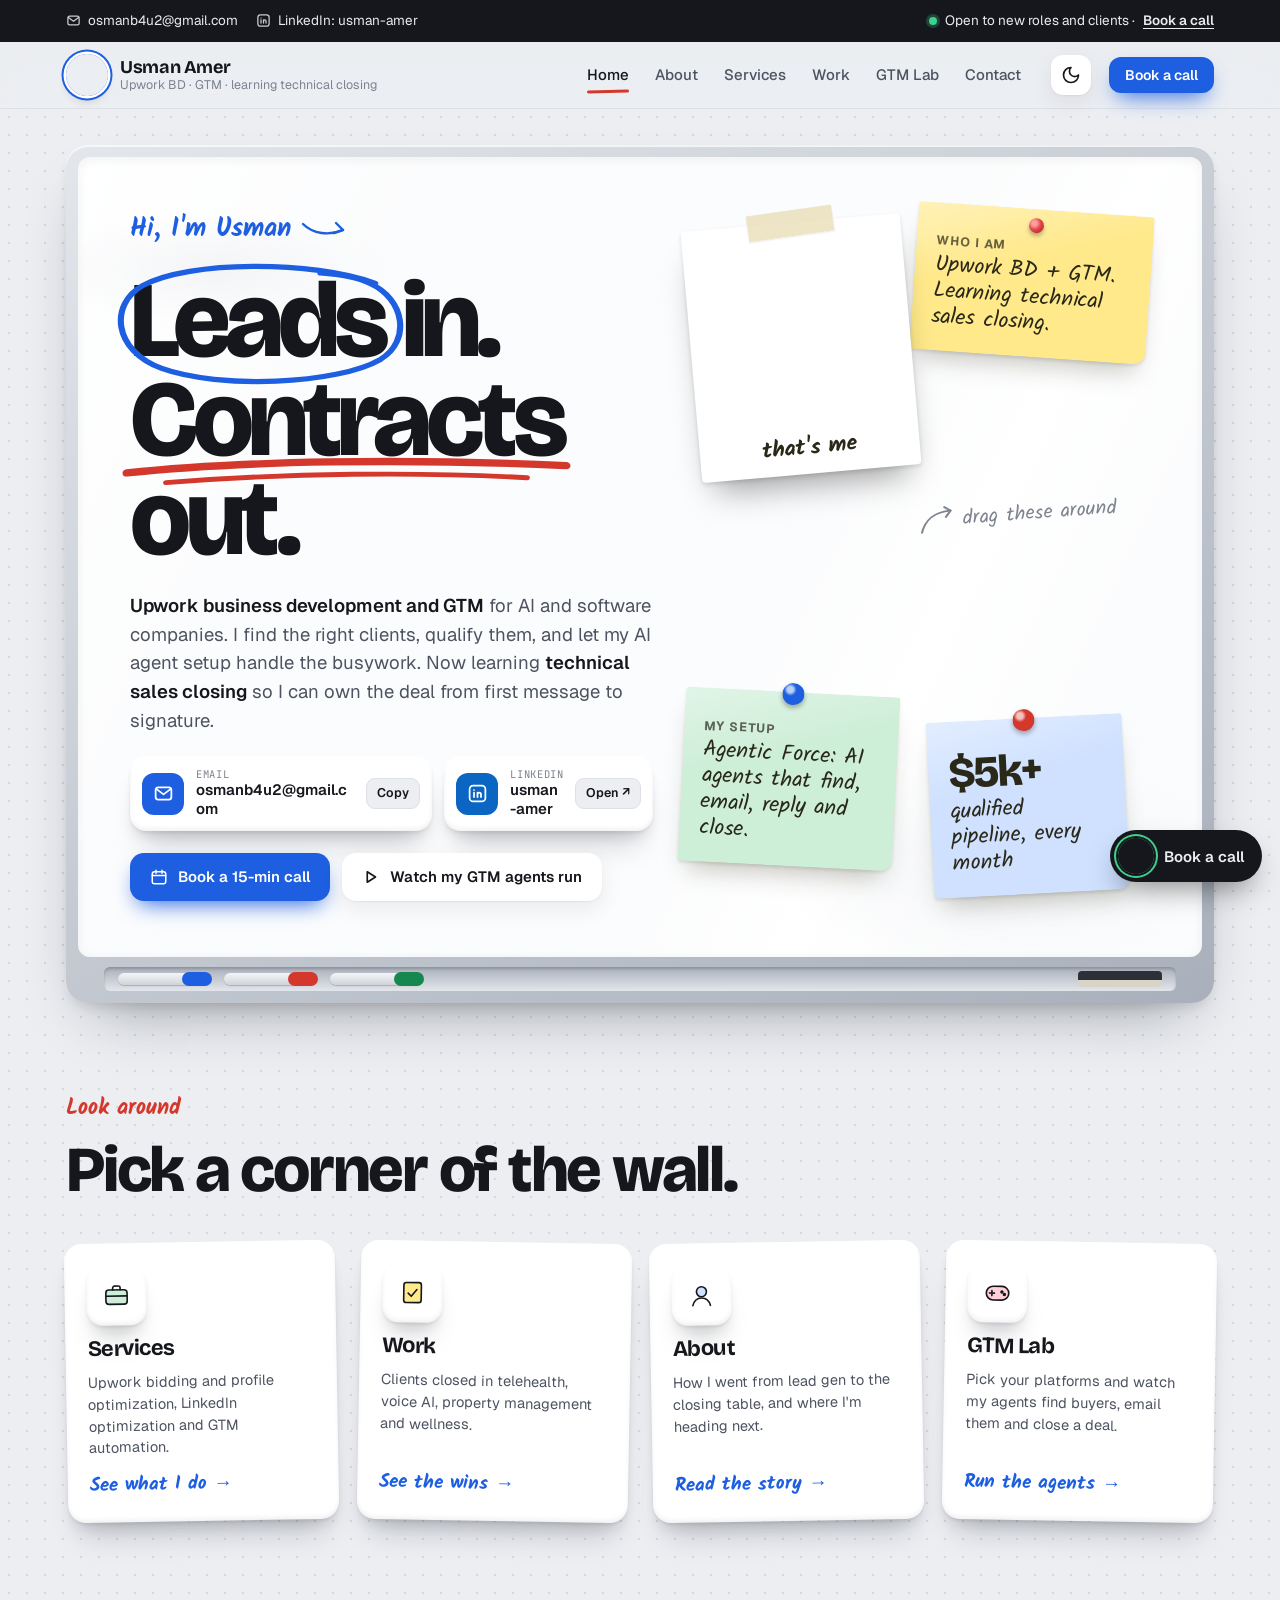
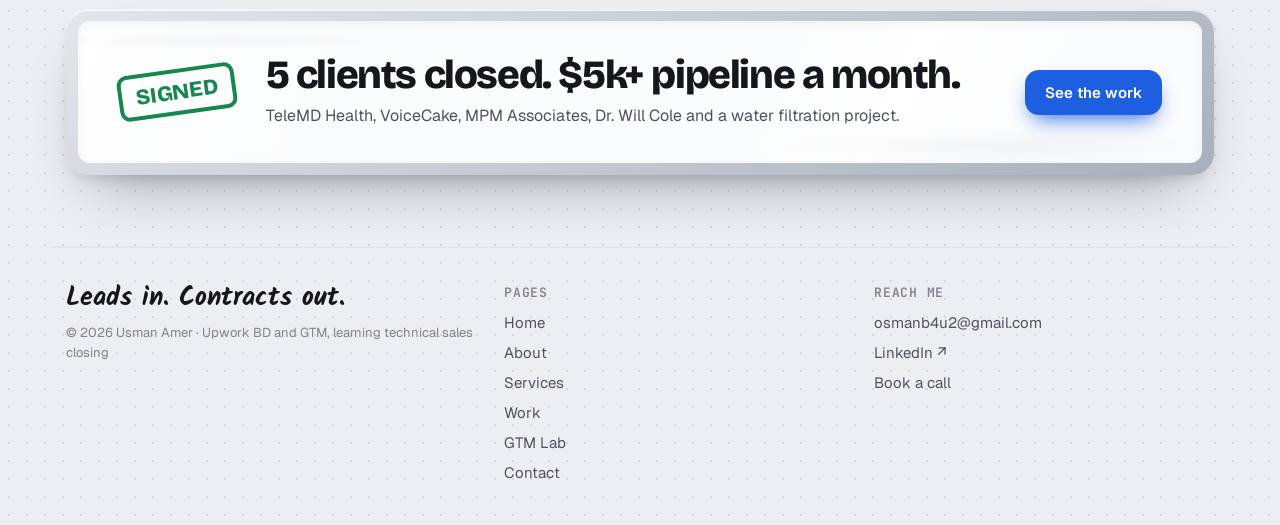
==== index.html @ dc51a429 "Add theme button and anti-FOUC theme initialization script" ====
<!doctype html>
<html lang="en">
<head>
<meta charset="utf-8">
<meta name="viewport" content="width=device-width, initial-scale=1, viewport-fit=cover">
<title>Usman Amer · Upwork BD &amp; GTM</title>
<meta name="description" content="Usman Amer: Upwork bidding and profile optimization, LinkedIn optimization and GTM automation for AI and software companies.">
<meta property="og:title" content="Usman Amer · Upwork BD &amp; GTM">
<meta property="og:description" content="Leads in. Contracts out. Watch my AI agents find buyers, email them and close a deal.">
<meta property="og:image" content="assets/images/usman-amer.jpg">
<meta name="theme-color" content="#eceef2">
<script>
(function(){
  try{
    var t=localStorage.getItem('ua_theme');
    if(t==='dark'||t==='light'){
      document.documentElement.setAttribute('data-theme',t);
      if(t==='dark'){
        var m=document.querySelector('meta[name="theme-color"]');
        if(m)m.setAttribute('content','#0c0e11');
      }
    }
  }catch(e){}
})();
</script>
<link rel="icon" href="assets/favicon.svg" type="image/svg+xml">
<link rel="preconnect" href="https://fonts.googleapis.com">
<link rel="preconnect" href="https://fonts.gstatic.com" crossorigin>
<link rel="stylesheet" href="https://fonts.googleapis.com/css2?family=Bricolage+Grotesque:opsz,wght@12..96,500;12..96,700;12..96,800&family=Geist:wght@400;500;600&family=Kalam:wght@400;700&family=JetBrains+Mono:wght@500&display=swap">
<link rel="stylesheet" href="css/styles.css">
</head>
<body>
<!-- CONTACT STRIP -->
<div class="strip">
  <div class="wrap">
    <button type="button" data-copy="osmanb4u2@gmail.com" data-target="strip-mail" id="strip-copy" aria-label="Copy email address">
      <svg viewBox="0 0 24 24" fill="none" stroke="currentColor" stroke-width="2" stroke-linecap="round" stroke-linejoin="round" aria-hidden="true"><rect x="3" y="5" width="18" height="14" rx="3"/><path d="m4 7 8 6 8-6"/></svg>
      <span id="strip-mail">osmanb4u2@gmail.com</span>
    </button>
    <a href="https://linkedin.com/in/usman-amer-a11652266" target="_blank" rel="noopener">
      <svg viewBox="0 0 24 24" fill="none" stroke="currentColor" stroke-width="2" stroke-linecap="round" stroke-linejoin="round" aria-hidden="true"><rect x="3" y="3" width="18" height="18" rx="4"/><path d="M8 11v5M8 8v.01M12 16v-5M16 16v-3a2 2 0 0 0-4 0"/></svg>
      <span>LinkedIn<span class="hide-sm">: usman-amer</span></span>
    </a>
    <span class="avail"><i></i><span class="hide-sm">Open to new roles and clients ·</span> <button type="button" data-book id="strip-book">Book a call</button></span>
  </div>
</div>

<!-- NAVBAR -->
<header class="topbar">
  <div class="wrap">
    <a class="brand" href="#home">
      <span class="avatar photo" role="img" aria-label="Photo of Usman Amer"></span>
      <span class="brand-text"><strong>Usman Amer</strong><small>Upwork BD · GTM · learning technical closing</small></span>
    </a>
    <nav class="nav-links" aria-label="Main">
      <a href="#home" data-nav="home">Home</a>
      <a href="#about" data-nav="about">About</a>
      <a href="#services" data-nav="services">Services</a>
      <a href="#work" data-nav="work">Work</a>
      <a href="#lab" data-nav="lab">GTM Lab</a>
      <a href="#contact" data-nav="contact">Contact</a>
    </nav>
    <button class="theme-btn" type="button" id="theme-btn" aria-label="Toggle dark/light theme" title="Toggle theme">
      <svg class="sun-icon" viewBox="0 0 24 24" fill="none" stroke="currentColor" stroke-width="2" stroke-linecap="round" stroke-linejoin="round" aria-hidden="true"><circle cx="12" cy="12" r="4"/><path d="M12 2v2M12 20v2M4.93 4.93l1.41 1.41M17.66 17.66l1.41 1.41M2 12h2M20 12h2M6.34 17.66l-1.41 1.41M19.07 4.93l-1.41 1.41"/></svg>
      <svg class="moon-icon" viewBox="0 0 24 24" fill="none" stroke="currentColor" stroke-width="2" stroke-linecap="round" stroke-linejoin="round" aria-hidden="true"><path d="M12 3a6 6 0 0 0 9 9 9 9 0 1 1-9-9Z"/></svg>
    </button>
    <button class="btn btn-primary btn-sm nav-cta" type="button" data-book id="nav-book">Book a call</button>
    <button class="menu-btn" type="button" id="menu-btn" aria-expanded="false" aria-controls="mobile-menu" aria-label="Open menu">
      <svg viewBox="0 0 24 24" fill="none" stroke="currentColor" stroke-width="2.2" stroke-linecap="round"><path d="M4 7h16M4 12h16M4 17h10"/></svg>
    </button>
  </div>
  <div class="mobile-menu" id="mobile-menu" hidden>
    <div class="wrap">
      <a href="#home" data-nav="home">Home</a>
      <a href="#about" data-nav="about">About</a>
      <a href="#services" data-nav="services">Services</a>
      <a href="#work" data-nav="work">Work</a>
      <a href="#lab" data-nav="lab">GTM Lab</a>
      <a href="#contact" data-nav="contact">Contact</a>
      <button class="btn btn-primary" type="button" data-book id="mm-book">Book a call</button>
    </div>
  </div>
</header>

<main>

<!-- ======================= HOME ======================= -->
<div class="view" id="v-home" data-view="home">
  <div class="wrap hero">
    <div class="whiteboard">
      <div class="surface">
        <div class="hero-copy">
          <span class="hello">Hi, I'm Usman
            <svg viewBox="0 0 46 22" fill="none" stroke="currentColor" stroke-width="2.4" stroke-linecap="round" stroke-linejoin="round" aria-hidden="true"><path d="M2 6c10 10 26 12 40 6"/><path d="m35 5 7 7-9 3"/></svg>
          </span>
          <h1>
            <span class="mk circle draw">Leads<svg viewBox="0 0 220 110" aria-hidden="true" preserveAspectRatio="none"><path style="--len:640;--d:.35s" d="M196 22C150 2 60 2 26 24 2 40 4 80 40 96c42 18 128 14 160-8 22-16 18-52-8-66-10-6-24-8-36-9" stroke="var(--m-blue)" stroke-width="4.5"/></svg></span> in.<br>
            <span class="mk under draw">Contracts<svg viewBox="0 0 300 30" preserveAspectRatio="none" aria-hidden="true"><path style="--len:340;--d:1.1s" d="M4 18C80 8 190 6 296 12" stroke="var(--m-red)" stroke-width="6"/><path style="--len:300;--d:1.35s" d="M30 26c80-8 170-9 240-4" stroke="var(--m-red)" stroke-width="4"/></svg></span> out.
          </h1>
          <p class="lede"><strong>Upwork business development and GTM</strong> for AI and software companies. I find the right clients, qualify them, and let my AI agent setup handle the busywork. Now learning <strong>technical sales closing</strong> so I can own the deal from first message to signature.</p>

          <div class="reach">
            <div class="reach-card">
              <span class="ic" style="background:var(--m-blue)"><svg viewBox="0 0 24 24" fill="none" stroke="currentColor" stroke-width="2" stroke-linecap="round" stroke-linejoin="round" aria-hidden="true"><rect x="3" y="5" width="18" height="14" rx="3"/><path d="m4 7 8 6 8-6"/></svg></span>
              <span class="txt"><small>Email</small><span class="val" id="hero-mail">osmanb4u2@gmail.com</span></span>
              <button class="act" type="button" data-copy="osmanb4u2@gmail.com" data-target="hero-mail" id="hero-copy">Copy</button>
            </div>
            <a class="reach-card" href="https://linkedin.com/in/usman-amer-a11652266" target="_blank" rel="noopener">
              <span class="ic" style="background:#0a66c2"><svg viewBox="0 0 24 24" fill="none" stroke="currentColor" stroke-width="2" stroke-linecap="round" stroke-linejoin="round" aria-hidden="true"><rect x="3" y="3" width="18" height="18" rx="4"/><path d="M8 11v5M8 8v.01M12 16v-5M16 16v-3a2 2 0 0 0-4 0"/></svg></span>
              <span class="txt"><small>LinkedIn</small><span class="val">usman-amer</span></span>
              <span class="act">Open ↗</span>
            </a>
          </div>

          <div class="cta-row">
            <button class="btn btn-primary" type="button" data-book id="hero-book">
              <svg viewBox="0 0 24 24" fill="none" stroke="currentColor" stroke-width="2" stroke-linecap="round" stroke-linejoin="round" aria-hidden="true"><rect x="3" y="5" width="18" height="16" rx="3"/><path d="M3 10h18M8 3v4M16 3v4"/></svg>
              Book a 15-min call
            </button>
            <a class="btn btn-ghost" href="#lab" data-run>
              <svg viewBox="0 0 24 24" fill="none" stroke="currentColor" stroke-width="2.2" stroke-linecap="round" stroke-linejoin="round" aria-hidden="true"><path d="M7 5v14l11-7Z"/></svg>
              Watch my GTM agents run
            </a>
          </div>
        </div>

        <div class="pins" aria-label="Pinned notes you can drag around">
          <div class="drag polaroid" data-drag>
            <span class="tape" aria-hidden="true"></span>
            <div class="pic photo" role="img" aria-label="Usman Amer"></div>
            <p>that's me</p>
          </div>
          <div class="drag note pin-who" data-drag>
            <span class="pin" aria-hidden="true"></span>
            <p><b>Who I am</b>Upwork BD + GTM. Learning technical sales closing.</p>
          </div>
          <div class="drag note pin-agent" data-drag>
            <span class="magnet" style="--mag:var(--m-blue)" aria-hidden="true"></span>
            <p><b>My setup</b>Agentic Force: AI agents that find, email, reply and close.</p>
          </div>
          <div class="drag note pin-pipe" data-drag>
            <span class="magnet" style="--mag:var(--m-red)" aria-hidden="true"></span>
            <p><span class="big">$5k+</span>qualified pipeline, every month</p>
          </div>
          <div class="drag-hint" aria-hidden="true">
            <svg viewBox="0 0 40 30" fill="none" stroke="currentColor" stroke-width="2" stroke-linecap="round" stroke-linejoin="round"><path d="M4 26C8 14 18 6 34 6"/><path d="m28 2 6 4-5 6"/></svg>
            drag these around
          </div>
        </div>
      </div>
      <div class="tray" aria-hidden="true"><span class="marker" style="--cap:#1d5fe0"></span><span class="marker" style="--cap:#d4372c"></span><span class="marker" style="--cap:#16884f"></span><span class="eraser"></span></div>
    </div>
  </div>

  <section>
    <div class="wrap">
      <div class="sec-title">
        <span class="kicker">Look around</span>
        <h2>Pick a corner of the wall.</h2>
      </div>
      <div class="doors">
        <a class="door" href="#services">
          <span class="sq"><svg viewBox="0 0 48 48" fill="none" stroke="var(--ink)" stroke-width="2.6" stroke-linecap="round" stroke-linejoin="round" aria-hidden="true"><rect x="7" y="15" width="34" height="23" rx="5" fill="var(--note-green)"/><path d="M18 15v-3a3 3 0 0 1 3-3h6a3 3 0 0 1 3 3v3M7 25h34"/></svg></span>
          <h3>Services</h3><p>Upwork bidding and profile optimization, LinkedIn optimization and GTM automation.</p><span class="go">See what I do →</span>
        </a>
        <a class="door" href="#work">
          <span class="sq"><svg viewBox="0 0 48 48" fill="none" stroke="var(--ink)" stroke-width="2.6" stroke-linecap="round" stroke-linejoin="round" aria-hidden="true"><rect x="10" y="8" width="28" height="32" rx="4" fill="var(--note-yellow)"/><path d="m17 25 5 5 9-11"/></svg></span>
          <h3>Work</h3><p>Clients closed in telehealth, voice AI, property management and wellness.</p><span class="go">See the wins →</span>
        </a>
        <a class="door" href="#about">
          <span class="sq"><svg viewBox="0 0 48 48" fill="none" stroke="var(--ink)" stroke-width="2.6" stroke-linecap="round" stroke-linejoin="round" aria-hidden="true"><circle cx="24" cy="18" r="8" fill="var(--note-blue)"/><path d="M10 40c2-8 7-12 14-12s12 4 14 12"/></svg></span>
          <h3>About</h3><p>How I went from lead gen to the closing table, and where I'm heading next.</p><span class="go">Read the story →</span>
        </a>
        <a class="door" href="#lab" data-run>
          <span class="sq"><svg viewBox="0 0 48 48" fill="none" stroke="var(--ink)" stroke-width="2.6" stroke-linecap="round" stroke-linejoin="round" aria-hidden="true"><rect x="6" y="14" width="36" height="22" rx="11" fill="var(--note-pink)"/><path d="M15 21v8M11 25h8"/><circle cx="31" cy="23" r="1.5" fill="var(--ink)"/><circle cx="35" cy="27" r="1.5" fill="var(--ink)"/></svg></span>
          <h3>GTM Lab</h3><p>Pick your platforms and watch my agents find buyers, email them and close a deal.</p><span class="go">Run the agents →</span>
        </a>
      </div>
    </div>
  </section>

  <section>
    <div class="wrap">
      <div class="whiteboard teaser">
        <div class="surface">
          <span class="stamp-mini">Signed</span>
          <div>
            <h2>5 clients closed. $5k+ pipeline a month.</h2>
            <p>TeleMD Health, VoiceCake, MPM Associates, Dr. Will Cole and a water filtration project.</p>
          </div>
          <a class="btn btn-primary" href="#work">See the work</a>
        </div>
      </div>
    </div>
  </section>
</div>

<!-- ======================= ABOUT ======================= -->
<div class="view" id="v-about" data-view="about" hidden>
  <section>
    <div class="wrap about-top">
      <div class="about-photo">
        <div class="polaroid"><span class="tape" aria-hidden="true"></span><div class="pic photo" role="img" aria-label="Usman Amer"></div><p>Usman Amer</p></div>
        <div class="note"><span class="pin" aria-hidden="true"></span><p>Software engineer by degree. Seller by choice.</p></div>
      </div>
      <div class="sec-title page-title" style="margin:0">
        <span class="kicker">About me</span>
        <h1>I find the deal, then I close it.</h1>
        <div class="story">
          <p>I'm a <strong>business development rep at Brown Tech International</strong>, with 2 years in sales for AI automation and software development teams. Most of my pipeline comes from <strong>Upwork and targeted outbound</strong>: I spot the right projects, write proposals that get replies, and qualify every lead on budget, authority, need and timeline.</p>
          <p>I'm studying <strong>Software Engineering</strong>, so I can sit on a discovery call with a client and an engineer and keep both of them happy. That is why I'm learning <strong>technical sales closing</strong>: owning the whole deal, from first message to signed contract. Behind it all runs <strong>Agentic Force</strong>, my GTM setup of AI agents that find leads, enrich them, email them and handle the replies, so my time goes into the deals that matter.</p>
        </div>
      </div>
    </div>
  </section>

  <section>
    <div class="wrap">
      <div class="whiteboard now">
        <div class="surface">
          <span class="now-stamp">Now</span>
          <div class="now-left">
            <span class="now-live"><i></i>Currently here</span>
            <h2>Business Development Representative</h2>
            <p class="now-co">Brown Tech International</p>
            <span class="now-when">Sep 2025 – Present · Full-time</span>
          </div>
          <ul class="now-list">
            <li><b>Upwork bidding</b>Leading outbound on Upwork, finding and qualifying leads for AI projects.</li>
            <li><b>Full sales cycle</b>Prospecting, bidding, proposals, sales calls and contract negotiation.</li>
            <li><b>Profile optimization</b>Raised the Upwork job success score and profile impressions.</li>
            <li><b>Pipeline</b>Proposal templates and outreach sequences that lifted replies and wins, tracked in Apollo and ClickUp.</li>
          </ul>
        </div>
      </div>
    </div>
  </section>

  <section>
    <div class="wrap">
      <div class="sec-title">
        <span class="kicker">The journey</span>
        <h2>How I got here.</h2>
      </div>
      <div class="route">
        <div class="stop"><span class="dot" style="--mag:#8a909c">1</span><div class="index-card"><span class="when">Nov 2024 – Aug 2025</span><h3>Growlatics</h3><span class="role">Sales Executive</span><p>Inbound sales. Qualified leads, booked discovery calls, spotted cross-sell chances and ran client onboarding.</p></div></div>
        <div class="stop"><span class="dot" style="--mag:#1d5fe0">2</span><div class="index-card"><span class="when">Jan 2026 – Sep 2026</span><h3>Leaptly</h3><span class="role">Business Developer</span><p>Outbound on Sales Navigator and Upwork. Apollo lists, BANT qualification, discovery calls and high-ticket contracts closed.</p></div></div>
        <div class="stop"><span class="dot" style="--mag:#16884f">3</span><div class="index-card"><span class="when">May 2026 – Jul 2026</span><h3>Umeed</h3><span class="role">GTM Engineer</span><p>Ran my automations for them for three months across email, Reddit, Instagram and LinkedIn.</p><a class="ext" href="https://www.linkedin.com/company/umeed-reframing-mindsets/" target="_blank" rel="noopener">Umeed on LinkedIn ↗</a></div></div>
        <div class="stop next"><span class="dot" style="--mag:#d4372c">4</span><div class="index-card"><span class="when">Next</span><h3>Technical closer</h3><span class="role">Where I'm heading</span><p>Owning the whole deal: technical discovery with engineers, GTM automation, objections and the close.</p></div><span class="training">Learning now</span></div>
      </div>
    </div>
  </section>

  <section>
    <div class="wrap two">
      <div class="panel">
        <h3>Education</h3>
        <div class="item"><strong>BS Software Engineering (in progress)</strong><span class="sub">University of Central Punjab · 2023 – Present</span></div>
        <div class="item"><strong>FSc Pre-Engineering</strong><span class="sub">Unique Science Academy · 2020 – 2022</span></div>
      </div>
      <div class="panel">
        <h3>Certifications</h3>
        <div class="item"><strong>Mastering Sales: From Fundamentals to Career Success</strong><span class="sub">Hult International Business School · Jul 2026</span><span class="id">ID ZEEB2Z72O83Q</span></div>
        <div class="item"><strong>Create a High-Performing Team</strong><span class="sub">Google · Jul 2026</span><span class="id">ID HC9SDSK7EZYP</span></div>
        <div class="item"><strong>Customer Service Fundamentals</strong><span class="sub">Coursera · Sep 2026</span><span class="id">ID U76L52M4XY49</span></div>
      </div>
    </div>
  </section>
</div>

<!-- ======================= SERVICES ======================= -->
<div class="view" id="v-services" data-view="services" hidden>
  <section>
    <div class="wrap">
      <div class="sec-title page-title">
        <span class="kicker">Services</span>
        <h1>What I can do for your team.</h1>
        <p>Optimization first, then lead generation. For AI automation agencies, software shops and SaaS teams that need more qualified conversations.</p>
      </div>
      <div class="services">
        <article class="svc core">
          <div class="top"><span class="sq"><svg viewBox="0 0 48 48" fill="none" stroke="var(--ink)" stroke-width="2.6" stroke-linecap="round" stroke-linejoin="round" aria-hidden="true"><rect x="7" y="15" width="34" height="23" rx="5" fill="var(--note-green)"/><path d="M18 15v-3a3 3 0 0 1 3-3h6a3 3 0 0 1 3 3v3M7 25h34M22 25v3h4v-3"/></svg></span><span class="core-tag">Core</span></div>
          <h3>Upwork bidding</h3>
          <p>I scout AI and software projects every day, bid on the ones worth winning, and write proposals that get replies.</p>
          <ul><li>Daily job scouting and filtering</li><li>Proposal templates per niche</li><li>Follow-ups, calls and contracts</li></ul>
        </article>
        <article class="svc core">
          <div class="top"><span class="sq"><svg viewBox="0 0 48 48" fill="none" stroke="var(--ink)" stroke-width="2.6" stroke-linecap="round" stroke-linejoin="round" aria-hidden="true"><rect x="7" y="8" width="34" height="32" rx="6" fill="var(--note-yellow)"/><path d="M14 30l7-8 5 4 9-10"/><path d="M29 16h6v6"/></svg></span><span class="core-tag">Core</span></div>
          <h3>Upwork profile optimization</h3>
          <p>Your Upwork profile rebuilt to rank in search and turn views into invites and replies.</p>
          <ul><li>Search-friendly title and overview</li><li>Portfolio and case framing</li><li>Raised JSS and impressions at Brown Tech</li></ul>
        </article>
        <article class="svc core">
          <div class="top"><span class="sq"><svg viewBox="0 0 48 48" fill="none" stroke="var(--ink)" stroke-width="2.6" stroke-linecap="round" stroke-linejoin="round" aria-hidden="true"><rect x="11" y="15" width="26" height="21" rx="7" fill="var(--note-blue)"/><circle cx="19" cy="25" r="2" fill="var(--ink)"/><circle cx="29" cy="25" r="2" fill="var(--ink)"/><path d="M24 15V9M21 9h6M7 23v6M41 23v6M20 31h8"/></svg></span><span class="core-tag">Core</span></div>
          <h3>GTM automation</h3>
          <p>My Agentic Force setup: leads from LinkedIn, Apollo, Reddit and Instagram, automated email, and an AI sales agent that answers every reply.</p>
          <ul><li>Enrichment and verified emails</li><li>Warmed inboxes and sequences</li><li>AI sales agent that books and closes</li></ul>
          <a class="go-lab" href="#lab" data-run>Watch it run →</a>
        </article>
        <article class="svc wide">
          <div class="top"><span class="sq"><svg viewBox="0 0 48 48" fill="none" stroke="var(--ink)" stroke-width="2.6" stroke-linecap="round" stroke-linejoin="round" aria-hidden="true"><rect x="7" y="7" width="34" height="34" rx="8" fill="var(--note-pink)"/><path d="M16 21v11M16 16v.01M23 32v-7a4 4 0 0 1 8 0v7M23 21v11"/></svg></span><span class="tag">proven</span></div>
          <h3>LinkedIn profile optimization</h3>
          <p>A LinkedIn profile that turns outreach clicks into replies, plus a posting plan that grows your network.</p>
          <ul><li>Headline, About, Featured and Services rewritten</li><li>3-posts-a-week content plan</li><li>Client example: 7,184 followers</li></ul>
          <a class="go-lab" href="#lab" data-scroll="presence">Scroll a client profile →</a>
        </article>
        <article class="svc wide learn">
          <div class="top"><span class="sq"><svg viewBox="0 0 48 48" fill="none" stroke="var(--ink)" stroke-width="2.6" stroke-linecap="round" stroke-linejoin="round" aria-hidden="true"><rect x="10" y="7" width="28" height="34" rx="4" fill="var(--note-orange)"/><path d="M16 16h16M16 22h16M16 33c3-4 5 2 8-1s3-3 6 0"/></svg></span><span class="learn-tag">Learning now</span></div>
          <h3>Technical sales closing</h3>
          <p>Discovery calls with engineers in the room, objection handling and getting the contract signed. I'm building this skill on every deal I touch.</p>
          <ul><li>Discovery and technical scoping</li><li>Proposals and negotiation</li><li>Closing calls</li></ul>
        </article>
      </div>
    </div>
  </section>

  <section>
    <div class="wrap">
      <div class="sec-title"><span class="kicker">How I sell</span><h2>Same five steps, every deal.</h2></div>
      <div class="whiteboard process">
        <div class="surface">
          <div class="steps">
            <div class="step"><span class="n">1</span><h3>Prospect</h3><p>Apollo and Sales Navigator lists, plus live projects on Upwork.</p><svg class="arrow" viewBox="0 0 34 22" fill="none" stroke="currentColor" stroke-width="2.2" stroke-linecap="round" stroke-linejoin="round" aria-hidden="true"><path d="M2 13c8-6 18-7 28-3"/><path d="m24 4 7 6-8 4"/></svg></div>
            <div class="step"><span class="n">2</span><h3>Reach out</h3><p>Personalized messages, bids and proposals for each buyer.</p><svg class="arrow" viewBox="0 0 34 22" fill="none" stroke="currentColor" stroke-width="2.2" stroke-linecap="round" stroke-linejoin="round" aria-hidden="true"><path d="M2 13c8-6 18-7 28-3"/><path d="m24 4 7 6-8 4"/></svg></div>
            <div class="step"><span class="n">3</span><h3>Qualify</h3><p>Budget, authority, need and timeline, checked early.</p><svg class="arrow" viewBox="0 0 34 22" fill="none" stroke="currentColor" stroke-width="2.2" stroke-linecap="round" stroke-linejoin="round" aria-hidden="true"><path d="M2 13c8-6 18-7 28-3"/><path d="m24 4 7 6-8 4"/></svg></div>
            <div class="step"><span class="n">4</span><h3>Discover</h3><p>Discovery calls and scoping with the tech team.</p><svg class="arrow" viewBox="0 0 34 22" fill="none" stroke="currentColor" stroke-width="2.2" stroke-linecap="round" stroke-linejoin="round" aria-hidden="true"><path d="M2 13c8-6 18-7 28-3"/><path d="m24 4 7 6-8 4"/></svg></div>
            <div class="step"><span class="n">5</span><h3>Close</h3><p>Proposal, objections, negotiation, signed contract.</p></div>
          </div>
        </div>
      </div>
    </div>
  </section>

  <section>
    <div class="wrap">
      <div class="sec-title"><span class="kicker">Pipeline math</span><h2>What is your outreach worth?</h2><p>Move the sliders to match your numbers. Small changes in reply rate and close rate add up fast.</p></div>
      <div class="whiteboard calc">
        <div class="surface">
          <div class="calc-in">
            <div class="field"><label for="c-out">Proposals and messages per month <output id="o-out">60</output></label><input type="range" id="c-out" min="10" max="300" step="10" value="60"></div>
            <div class="field"><label for="c-reply">Reply rate <output id="o-reply">15%</output></label><input type="range" id="c-reply" min="1" max="50" step="1" value="15"></div>
            <div class="field"><label for="c-close">Close rate on conversations <output id="o-close">20%</output></label><input type="range" id="c-close" min="1" max="60" step="1" value="20"></div>
            <div class="field"><label for="c-deal">Average deal size <output id="o-deal">$2,500</output></label><input type="range" id="c-deal" min="500" max="20000" step="250" value="2500"></div>
            <span class="ex-tag">Example starting numbers. Change them to yours.</span>
          </div>
          <div class="calc-out">
            <div class="funnel">
              <div class="fbar"><span class="lab">Outreach</span><span class="track"><span class="bar" id="b-out" style="background:var(--note-blue)"></span></span><span class="num" id="n-out">60</span></div>
              <div class="fbar"><span class="lab">Conversations</span><span class="track"><span class="bar" id="b-conv" style="background:var(--note-yellow)"></span></span><span class="num" id="n-conv">9</span></div>
              <div class="fbar"><span class="lab">Deals won</span><span class="track"><span class="bar" id="b-deal" style="background:var(--note-green)"></span></span><span class="num" id="n-deal">1.8</span></div>
            </div>
            <div class="note result-note"><span class="magnet" style="--mag:var(--m-green)" aria-hidden="true"></span><p><span class="big" id="n-rev">$4,500</span>new revenue a month. Lift the reply rate by 5 points and it becomes <b id="n-lift">$6,000</b>.</p></div>
            <button class="btn btn-primary" type="button" data-book id="calc-book" style="align-self:flex-start">Let's improve these numbers</button>
          </div>
        </div>
      </div>
    </div>
  </section>

  <section>
    <div class="wrap">
      <div class="sec-title"><span class="kicker">Questions</span><h2>Before you book.</h2></div>
      <div class="faq">
        <details open><summary>What exactly do you do?</summary><p>Proper optimization first, then lead generation. I optimize your Upwork and LinkedIn profiles so they rank and convert, then generate leads through Upwork bidding and my GTM automation across email, Reddit, Instagram and LinkedIn. I'm also learning technical sales closing so I can take deals all the way to signed.</p></details>
        <details><summary>What is Agentic Force?</summary><p>My full GTM setup, built on n8n, Make.com, GoHighLevel and AI agents. It finds buyers on LinkedIn Sales Navigator, Apollo, Reddit and Instagram, enriches them with verified emails, sends personal email sequences from warmed inboxes, and runs an AI sales agent that answers replies, handles objections, books calls and sends proposals. Everything is logged in your CRM. You can watch a demo run in the GTM Lab.</p></details>
        <details><summary>Why don't you scrape Upwork?</summary><p>Upwork has no public API for this and doesn't allow scraping, so I keep Upwork work manual: I read and bid on posts myself. The automated lead finding runs on platforms that support it.</p></details>
        <details><summary>Can you work with our engineers on scoping?</summary><p>Yes. I study Software Engineering and know MERN, Laravel, REST APIs, n8n, Make.com and GoHighLevel well enough to scope a project with your dev team before a proposal goes out.</p></details>
        <details><summary>Which tools do you use?</summary><p>Upwork, LinkedIn Sales Navigator, Apollo.io, HubSpot CRM, Salesforce (basic), ClickUp and Fiverr.</p></details>
        <details><summary>Are you open to full-time roles?</summary><p>Yes. I'm open to SDR, BDR and business development roles at AI and software companies, as well as project-based work.</p></details>
        <details><summary>How do we start?</summary><p>Book a 15-minute call. Tell me what you sell and who you sell to, and I'll tell you honestly whether I can help.</p></details>
      </div>
    </div>
  </section>
</div>

<!-- ======================= WORK ======================= -->
<div class="view" id="v-work" data-view="work" hidden>
  <section>
    <div class="wrap">
      <div class="sec-title page-title"><span class="kicker">The scoreboard</span><h1>Deals I carried to signed.</h1></div>
      <div class="score">
        <div class="stat"><span class="num">2 yrs</span><span class="lbl">in sales for AI and software teams</span></div>
        <div class="stat"><span class="num">$5k+</span><span class="lbl">qualified pipeline every month</span></div>
        <div class="stat"><span class="num">5</span><span class="lbl">clients closed</span></div>
        <div class="stat"><span class="num">4</span><span class="lbl">sales and GTM roles</span></div>
      </div>
      <div class="cases">
        <div class="note case"><span class="pin" aria-hidden="true"></span><span class="ind">Telehealth</span><h3>TeleMD Health</h3><p>Closed for AI automation and development services.</p><span class="signed"><svg viewBox="0 0 24 24" fill="none" stroke="currentColor" stroke-width="2.8" stroke-linecap="round" stroke-linejoin="round" aria-hidden="true"><path d="M4 13c2 1.5 3.5 3.5 5 6 3-7 7-11.5 11-14"/></svg>Signed</span></div>
        <div class="note case"><span class="pin" aria-hidden="true"></span><span class="ind">Voice AI</span><h3>VoiceCake</h3><p>A voice AI company, closed from first contact to contract.</p><span class="signed"><svg viewBox="0 0 24 24" fill="none" stroke="currentColor" stroke-width="2.8" stroke-linecap="round" stroke-linejoin="round" aria-hidden="true"><path d="M4 13c2 1.5 3.5 3.5 5 6 3-7 7-11.5 11-14"/></svg>Signed</span></div>
        <div class="note case"><span class="pin" aria-hidden="true"></span><span class="ind">Property management</span><h3>MPM Associates</h3><p>Property management firm brought on as a client.</p><span class="signed"><svg viewBox="0 0 24 24" fill="none" stroke="currentColor" stroke-width="2.8" stroke-linecap="round" stroke-linejoin="round" aria-hidden="true"><path d="M4 13c2 1.5 3.5 3.5 5 6 3-7 7-11.5 11-14"/></svg>Signed</span></div>
        <div class="note case"><span class="pin" aria-hidden="true"></span><span class="ind">Wellness</span><h3>Dr. Will Cole</h3><p>GoHighLevel concierge project.</p><span class="signed"><svg viewBox="0 0 24 24" fill="none" stroke="currentColor" stroke-width="2.8" stroke-linecap="round" stroke-linejoin="round" aria-hidden="true"><path d="M4 13c2 1.5 3.5 3.5 5 6 3-7 7-11.5 11-14"/></svg>Signed</span></div>
        <div class="note case"><span class="pin" aria-hidden="true"></span><span class="ind">Project build</span><h3>Water Filtration</h3><p>Water filtration project, scoped and closed.</p><span class="signed"><svg viewBox="0 0 24 24" fill="none" stroke="currentColor" stroke-width="2.8" stroke-linecap="round" stroke-linejoin="round" aria-hidden="true"><path d="M4 13c2 1.5 3.5 3.5 5 6 3-7 7-11.5 11-14"/></svg>Signed</span></div>
        <div class="note case"><span class="pin" aria-hidden="true"></span><span class="ind">Profiles</span><h3>Upwork + LinkedIn</h3><p>Brown Tech's Upwork profile, and Muhammad Uzair's LinkedIn (7,184 followers).</p><span class="signed"><svg viewBox="0 0 24 24" fill="none" stroke="currentColor" stroke-width="2.8" stroke-linecap="round" stroke-linejoin="round" aria-hidden="true"><path d="M4 13c2 1.5 3.5 3.5 5 6 3-7 7-11.5 11-14"/></svg>Optimized</span></div>
      </div>
    </div>
  </section>

  <section>
    <div class="wrap">
      <div class="sec-title"><span class="kicker">Why technical</span><h2>I speak buyer and engineer.</h2><p>Turning what a client says into a scope the dev team agrees with, before the proposal goes out.</p></div>
      <div class="translate">
        <div class="bubble"><small>Client says</small><p>"We keep missing calls. Can something answer the phone and put bookings in our system?"</p></div>
        <svg class="arrow-big" viewBox="0 0 90 50" fill="none" stroke="currentColor" stroke-width="3" stroke-linecap="round" stroke-linejoin="round" aria-hidden="true"><path d="M4 30C24 10 52 8 82 22"/><path d="m70 10 13 12-15 8"/></svg>
        <div class="spec"><small>What I bring to the dev team · example</small><ul><li>Voice AI agent on their number</li><li>n8n or GHL workflow for bookings</li><li>REST API sync into their CRM</li><li>Scoped as an MVP, then extended</li></ul></div>
      </div>
    </div>
  </section>

  <section>
    <div class="wrap">
      <div class="sec-title"><span class="kicker">The stack</span><h2>Tools behind the pipeline.</h2></div>
      <div class="kit">
        <div class="kit-row">
          <div><h3>Lead gen &amp; sales</h3><p class="hint">Where the pipeline comes from</p></div>
          <div class="tiles">
            <div class="tool"><div class="sq"><svg viewBox="0 0 48 48" fill="none" stroke="var(--ink)" stroke-width="2.4" stroke-linecap="round" stroke-linejoin="round" aria-hidden="true"><rect x="7" y="15" width="34" height="23" rx="5" fill="var(--note-green)"/><path d="M18 15v-3a3 3 0 0 1 3-3h6a3 3 0 0 1 3 3v3M7 25h34M22 25v3h4v-3"/></svg></div><span>Upwork</span></div>
            <div class="tool"><div class="sq"><svg viewBox="0 0 48 48" fill="none" stroke="var(--ink)" stroke-width="2.4" stroke-linecap="round" stroke-linejoin="round" aria-hidden="true"><circle cx="21" cy="21" r="13" fill="var(--note-blue)"/><circle cx="21" cy="18" r="4"/><path d="M14 28c1.5-3.5 4-5 7-5s5.5 1.5 7 5M31 31l9 9"/></svg></div><span>Sales Navigator</span></div>
            <div class="tool"><div class="sq"><svg viewBox="0 0 48 48" fill="none" stroke="var(--ink)" stroke-width="2.4" stroke-linecap="round" stroke-linejoin="round" aria-hidden="true"><rect x="9" y="8" width="30" height="34" rx="5" fill="var(--note-yellow)"/><path d="M16 18h16M16 25h16M16 32h10"/><circle cx="35" cy="35" r="6" fill="var(--tile)"/><path d="m32.5 35 2 2 3-3.5"/></svg></div><span>Apollo.io</span></div>
            <div class="tool"><div class="sq"><svg viewBox="0 0 48 48" fill="none" stroke="var(--ink)" stroke-width="2.4" stroke-linecap="round" stroke-linejoin="round" aria-hidden="true"><rect x="7" y="11" width="34" height="26" rx="5" fill="var(--note-orange)"/><circle cx="18" cy="22" r="4"/><path d="M12 31c1-3 3.5-4.5 6-4.5s5 1.5 6 4.5M28 20h8M28 26h8"/></svg></div><span>HubSpot CRM</span></div>
            <div class="tool"><div class="sq"><svg viewBox="0 0 48 48" fill="none" stroke="var(--ink)" stroke-width="2.4" stroke-linecap="round" stroke-linejoin="round" aria-hidden="true"><path d="M14 34a8 8 0 0 1-1-15.9A11 11 0 0 1 34 16a8 8 0 0 1 1 18Z" fill="var(--note-blue)"/><path d="M19 27h10"/></svg></div><span>Salesforce</span></div>
            <div class="tool"><div class="sq"><svg viewBox="0 0 48 48" fill="none" stroke="var(--ink)" stroke-width="2.4" stroke-linecap="round" stroke-linejoin="round" aria-hidden="true"><rect x="9" y="9" width="30" height="30" rx="7" fill="var(--note-pink)"/><path d="m15 18 2.5 2.5L22 16M15 29l2.5 2.5L22 27M26 19h7M26 30h7"/></svg></div><span>ClickUp</span></div>
          </div>
        </div>
        <div class="kit-row">
          <div><h3>AI &amp; automation</h3><p class="hint">What I sell and scope</p></div>
          <div class="tiles">
            <div class="tool"><div class="sq"><svg viewBox="0 0 48 48" fill="none" stroke="var(--ink)" stroke-width="2.4" stroke-linecap="round" stroke-linejoin="round" aria-hidden="true"><circle cx="11" cy="24" r="5" fill="var(--note-pink)"/><circle cx="37" cy="13" r="5" fill="var(--note-yellow)"/><circle cx="37" cy="35" r="5" fill="var(--note-blue)"/><path d="M16 22.5 32 14.5M16 25.5 32 33.5"/></svg></div><span>n8n</span></div>
            <div class="tool"><div class="sq"><svg viewBox="0 0 48 48" fill="none" stroke="var(--ink)" stroke-width="2.4" stroke-linecap="round" stroke-linejoin="round" aria-hidden="true"><circle cx="24" cy="24" r="14" fill="var(--note-orange)"/><circle cx="24" cy="24" r="5"/><path d="M24 10v4M24 34v4M10 24h4M34 24h4M14 14l3 3M31 31l3 3M34 14l-3 3M17 31l-3 3"/></svg></div><span>Make.com</span></div>
            <div class="tool"><div class="sq"><svg viewBox="0 0 48 48" fill="none" stroke="var(--ink)" stroke-width="2.4" stroke-linecap="round" stroke-linejoin="round" aria-hidden="true"><path d="M8 10h32l-12 15v10l-8 4V25Z" fill="var(--note-green)"/></svg></div><span>GoHighLevel</span></div>
            <div class="tool"><div class="sq"><svg viewBox="0 0 48 48" fill="none" stroke="var(--ink)" stroke-width="2.4" stroke-linecap="round" stroke-linejoin="round" aria-hidden="true"><rect x="11" y="15" width="26" height="21" rx="7" fill="var(--note-blue)"/><circle cx="19" cy="25" r="2" fill="var(--ink)"/><circle cx="29" cy="25" r="2" fill="var(--ink)"/><path d="M24 15V9M21 9h6M7 23v6M41 23v6M20 31h8"/></svg></div><span>AI agents</span></div>
          </div>
        </div>
        <div class="kit-row">
          <div><h3>Engineering</h3><p class="hint">BS Software Engineering</p></div>
          <div class="chips"><span>MERN Stack</span><span>Laravel</span><span>REST APIs</span><span>ETL Pipelines</span><span>YOLO computer vision</span><span>MVP development</span></div>
        </div>
      </div>
    </div>
  </section>
</div>

<!-- ======================= GTM LAB ======================= -->
<div class="view" id="v-lab" data-view="lab" hidden>
  <section>
    <div class="wrap">
      <div class="sec-title page-title">
        <span class="kicker">GTM Lab · Agentic Force</span>
        <h1>Your sales team, running on agents.</h1>
        <p>One setup that finds buyers on LinkedIn, Apollo, Reddit and Instagram, enriches them, emails them, and lets an AI sales agent handle every reply until the deal is closed. Try it with your business.</p>
      </div>
      <div class="whiteboard lab">
        <div class="surface">
          <form class="lab-in" id="gtm-form" novalidate>
            <div class="lab-step"><span class="n">1</span><label for="g-offer">What do you sell?</label></div>
            <input id="g-offer" type="text" value="AI voice receptionists" maxlength="60" autocomplete="off">
            <div class="lab-step"><span class="n">2</span><label for="g-ind">Who do you sell to?</label></div>
            <select id="g-ind">
              <option value="clinics">Dental &amp; medical clinics</option>
              <option value="home">Home services (HVAC, plumbing, roofing)</option>
              <option value="realestate">Real estate teams</option>
              <option value="property">Property managers</option>
              <option value="saas">SaaS startups</option>
              <option value="ecom">E-commerce brands</option>
              <option value="legal">Law firms</option>
            </select>
            <fieldset>
              <legend><span class="n">3</span>Pick your platforms</legend>
              <div class="pgroup"><small>Find and enrich leads on</small>
                <div class="pchips">
                  <label class="pchip"><input type="checkbox" name="src" value="linkedin" id="p-linkedin" checked><span>LinkedIn Sales Navigator</span></label>
                  <label class="pchip"><input type="checkbox" name="src" value="apollo" id="p-apollo" checked><span>Apollo.io</span></label>
                  <label class="pchip"><input type="checkbox" name="src" value="reddit" id="p-reddit" checked><span>Reddit</span></label>
                  <label class="pchip"><input type="checkbox" name="src" value="instagram" id="p-instagram"><span>Instagram</span></label>
                </div>
              </div>
              <div class="pgroup"><small>Reach out with</small>
                <div class="pchips">
                  <label class="pchip"><input type="checkbox" name="ch" value="email" id="p-email" checked><span>Automated email</span></label>
                  <label class="pchip"><input type="checkbox" name="ch" value="dm" id="p-dm"><span>LinkedIn messages</span></label>
                  <label class="pchip"><input type="checkbox" name="ch" value="ig" id="p-ig"><span>Instagram DMs</span></label>
                </div>
              </div>
              <div class="pgroup"><small>Track deals in</small>
                <div class="pchips">
                  <label class="pchip"><input type="checkbox" name="crm" value="hubspot" id="p-hubspot" checked><span>HubSpot</span></label>
                  <label class="pchip"><input type="checkbox" name="crm" value="ghl" id="p-ghl"><span>GoHighLevel</span></label>
                  <label class="pchip"><input type="checkbox" name="crm" value="clickup" id="p-clickup"><span>ClickUp</span></label>
                </div>
              </div>
            </fieldset>
            <button class="btn btn-primary" type="button" id="g-run">
              <svg viewBox="0 0 24 24" fill="none" stroke="currentColor" stroke-width="2.2" stroke-linecap="round" stroke-linejoin="round" aria-hidden="true"><path d="M7 5v14l11-7Z"/></svg>
              <span>Run Agentic Force</span>
            </button>
            <p class="form-err" id="g-err" hidden>Pick at least one place to find leads.</p>
          </form>

          <div class="lab-board">
            <div class="board-head"><strong>Agentic Force</strong><span class="status" id="g-status"><i></i><span>Idle · waiting for your setup</span></span></div>
            <ol class="agents" id="agents">
              <li class="agent" data-agent="scout"><span class="aic" style="--c:var(--note-blue)"><svg viewBox="0 0 24 24" fill="none" stroke="#2a2818" stroke-width="2.2" stroke-linecap="round" stroke-linejoin="round" aria-hidden="true"><circle cx="11" cy="11" r="6.5"/><path d="m16 16 4.5 4.5"/></svg></span><span class="abody"><strong>Scout</strong><span class="alog">Finds buyers showing intent</span></span><span class="astate">Idle</span></li>
              <li class="agent" data-agent="enrich"><span class="aic" style="--c:var(--note-yellow)"><svg viewBox="0 0 24 24" fill="none" stroke="#2a2818" stroke-width="2.2" stroke-linecap="round" stroke-linejoin="round" aria-hidden="true"><ellipse cx="12" cy="6" rx="7" ry="2.8"/><path d="M5 6v6c0 1.5 3 2.8 7 2.8s7-1.3 7-2.8V6M5 12v6c0 1.5 3 2.8 7 2.8s7-1.3 7-2.8v-6"/></svg></span><span class="abody"><strong>Enrich</strong><span class="alog">Decision maker, verified email, signals</span></span><span class="astate">Idle</span></li>
              <li class="agent" data-agent="writer"><span class="aic" style="--c:var(--note-pink)"><svg viewBox="0 0 24 24" fill="none" stroke="#2a2818" stroke-width="2.2" stroke-linecap="round" stroke-linejoin="round" aria-hidden="true"><path d="M4 20h4L19 9l-4-4L4 16Z"/><path d="m13 7 4 4"/></svg></span><span class="abody"><strong>Writer</strong><span class="alog">Personal first lines and sequences</span></span><span class="astate">Idle</span></li>
              <li class="agent" data-agent="mailer"><span class="aic" style="--c:var(--note-green)"><svg viewBox="0 0 24 24" fill="none" stroke="#2a2818" stroke-width="2.2" stroke-linecap="round" stroke-linejoin="round" aria-hidden="true"><path d="M3 11 21 3l-6 18-4-8Z"/><path d="m11 13 10-10"/></svg></span><span class="abody"><strong>Mailer</strong><span class="alog">Sends from warmed inboxes, follows up</span></span><span class="astate">Idle</span></li>
              <li class="agent" data-agent="closer"><span class="aic" style="--c:var(--note-orange)"><svg viewBox="0 0 24 24" fill="none" stroke="#2a2818" stroke-width="2.2" stroke-linecap="round" stroke-linejoin="round" aria-hidden="true"><path d="M4 5h16v11H9l-5 4Z"/><path d="M8 10h8M8 13h5"/></svg></span><span class="abody"><strong>Sales agent</strong><span class="alog">Replies, handles objections, closes</span></span><span class="astate">Idle</span></li>
              <li class="agent" data-agent="sync"><span class="aic" style="--c:var(--note-blue)"><svg viewBox="0 0 24 24" fill="none" stroke="#2a2818" stroke-width="2.2" stroke-linecap="round" stroke-linejoin="round" aria-hidden="true"><path d="M20 11a8 8 0 0 0-14-4.5L4 9M4 4v5h5M4 13a8 8 0 0 0 14 4.5l2-2.5M20 20v-5h-5"/></svg></span><span class="abody"><strong>Sync</strong><span class="alog">Logs every touch in your CRM</span></span><span class="astate">Idle</span></li>
            </ol>
          </div>
        </div>
      </div>

      <div class="gtm-results" id="gtm-results" hidden>
        <div class="res-head"><h2>Here's your first week.</h2><span class="ex-tag">Estimates and example leads, not live data</span></div>
        <div class="kpis" id="g-kpis"></div>
        <div class="res-grid">
          <div class="panel"><h3>Top example leads</h3><div id="g-leads"></div></div>
          <div class="convo">
            <div class="convo-head">
              <span class="af">AF</span>
              <span class="ct"><strong>Sales agent</strong><small id="g-with">Example conversation</small></span>
              <button class="copy" type="button" id="g-replay">Replay</button>
            </div>
            <div class="convo-body" id="g-convo" aria-live="polite"></div>
          </div>
        </div>
        <div class="res-cta">
          <span class="hand">Want this running for your business?</span>
          <button class="btn btn-primary" type="button" data-book id="g-book">Book a call</button>
          <button class="btn btn-ghost" type="button" id="g-again">Change setup</button>
        </div>
      </div>
    </div>
  </section>

  <section>
    <div class="wrap">
      <div class="umeed">
        <div class="field-copy">
          <span class="kicker">In the field</span>
          <h2>Agentic Force at Umeed.</h2>
          <p>For three months I worked as Umeed's GTM Engineer and ran my automations for them across four channels.</p>
          <div class="field-meta"><span>GTM Engineer</span><span>May – Jul 2026</span><span>3 months</span></div>
          <a class="btn btn-ghost btn-sm" href="https://www.linkedin.com/company/umeed-reframing-mindsets/" target="_blank" rel="noopener">Umeed on LinkedIn ↗</a>
        </div>
        <div class="field-ch">
          <div class="chan"><span class="sq"><svg viewBox="0 0 48 48" fill="none" stroke="var(--ink)" stroke-width="2.6" stroke-linecap="round" stroke-linejoin="round" aria-hidden="true"><rect x="7" y="12" width="34" height="24" rx="5" fill="var(--note-green)"/><path d="m9 15 15 11 15-11"/></svg></span><strong>Email</strong><span>Automated sequences from warmed inboxes</span></div>
          <div class="chan"><span class="sq"><svg viewBox="0 0 48 48" fill="none" stroke="var(--ink)" stroke-width="2.6" stroke-linecap="round" stroke-linejoin="round" aria-hidden="true"><ellipse cx="24" cy="28" rx="15" ry="10" fill="var(--note-orange)"/><circle cx="18.5" cy="27" r="1.8" fill="var(--ink)"/><circle cx="29.5" cy="27" r="1.8" fill="var(--ink)"/><path d="M19 32c3 2 7 2 10 0M24 18l3-8 7 2"/><circle cx="35" cy="12" r="2.5"/></svg></span><strong>Reddit</strong><span>Finding people asking for help</span></div>
          <div class="chan"><span class="sq"><svg viewBox="0 0 48 48" fill="none" stroke="var(--ink)" stroke-width="2.6" stroke-linecap="round" stroke-linejoin="round" aria-hidden="true"><rect x="8" y="8" width="32" height="32" rx="9" fill="var(--note-pink)"/><circle cx="24" cy="24" r="7"/><circle cx="33" cy="15" r="1.6" fill="var(--ink)"/></svg></span><strong>Instagram</strong><span>Account discovery and DM outreach</span></div>
          <div class="chan"><span class="sq"><svg viewBox="0 0 48 48" fill="none" stroke="var(--ink)" stroke-width="2.6" stroke-linecap="round" stroke-linejoin="round" aria-hidden="true"><rect x="7" y="7" width="34" height="34" rx="8" fill="var(--note-blue)"/><path d="M16 21v11M16 16v.01M23 32v-7a4 4 0 0 1 8 0v7M23 21v11"/></svg></span><strong>LinkedIn</strong><span>Targeted outreach and follow-ups</span></div>
        </div>
      </div>
    </div>
  </section>

  <section>
    <div class="wrap">
      <div class="sec-title">
        <span class="kicker">The full setup</span>
        <h2>Six layers, one pipeline.</h2>
        <p>What I build when you hire me. Each layer runs on n8n, Make.com, GoHighLevel and AI agents, and plugs into the tools you already pay for.</p>
      </div>
      <div class="setup">
        <article class="layer">
          <span class="dot" style="--mag:#8a909c">1</span>
          <h3>Presence</h3><span class="lsub">A page worth visiting</span>
          <ul><li>Headline, About and Featured rewritten</li><li>3 posts a week on a content plan</li><li>Services and proof up front</li></ul>
        </article>
        <article class="layer">
          <span class="dot" style="--mag:#1d5fe0">2</span>
          <h3>Find</h3><span class="lsub">Buyers with intent</span>
          <ul><li>ICP filters on Sales Navigator and Apollo</li><li>Reddit threads where buyers ask for help</li><li>Instagram business accounts by niche and activity</li></ul>
        </article>
        <article class="layer">
          <span class="dot" style="--mag:#c99a06">3</span>
          <h3>Enrich</h3><span class="lsub">Know who you're writing to</span>
          <ul><li>Waterfall lookup for the decision maker</li><li>Verified work emails to keep bounces low</li><li>Signals: hiring, funding, new locations</li></ul>
        </article>
        <article class="layer">
          <span class="dot" style="--mag:#16884f">4</span>
          <h3>Email</h3><span class="lsub">Inbox, not the spam folder</span>
          <ul><li>Separate sending domains, warmed inboxes</li><li>30 to 40 sends per inbox a day</li><li>3 to 4 step sequences, personal first lines</li></ul>
        </article>
        <article class="layer hot">
          <span class="dot" style="--mag:#d4372c">5</span>
          <h3>AI sales agent</h3><span class="lsub">Every reply answered in minutes</span>
          <ul><li>Trained on your offer, FAQs and tone</li><li>Handles objections, qualifies on BANT</li><li>Books the call or sends proposal and contract</li><li>Hands anything sensitive to you</li></ul>
        </article>
        <article class="layer">
          <span class="dot" style="--mag:#6b4fd8">6</span>
          <h3>CRM</h3><span class="lsub">Nothing falls through</span>
          <ul><li>Every touch logged in HubSpot or GHL</li><li>Deal stages move on their own</li><li>Weekly pipeline report to your inbox</li></ul>
        </article>
      </div>
    </div>
  </section>

  <section id="presence">
    <div class="wrap">
      <div class="sec-title">
        <span class="kicker">Layer 1, up close</span>
        <h2>No worthwhile page, no network.</h2>
        <p>Outreach makes people curious. Then they open your LinkedIn. A profile that says who you help, shows proof and posts every week is what turns that click into a reply. Scroll through a profile I worked on.</p>
      </div>
      <div class="presence">
        <figure class="browser">
          <div class="bar" aria-hidden="true">
            <span class="dots"><i></i><i></i><i></i></span>
            <span class="url">linkedin.com/in/muhammaduzair-ai-expert</span>
          </div>
          <div class="shot" tabindex="0" role="region" aria-label="Scrollable screenshot of Muhammad Uzair's LinkedIn profile" id="li-shot">
            <img src="assets/images/client-muhammad-uzair-linkedin.jpg" width="812" height="4465" alt="Screenshot of Muhammad Uzair's LinkedIn profile: headline, 7,184 followers, About, Services, Featured portfolio, posts, experience and certifications">
          </div>
          <figcaption class="scroll-hint" id="li-hint">
            <svg viewBox="0 0 24 24" fill="none" stroke="currentColor" stroke-width="2.2" stroke-linecap="round" stroke-linejoin="round" aria-hidden="true"><path d="M12 5v14M6 13l6 6 6-6"/></svg>
            Scroll his profile
          </figcaption>
        </figure>

        <div class="case-side">
          <div class="li-name"><strong>Muhammad Uzair</strong><span class="li-badge">Client</span></div>
          <p class="li-head">Analytics Engineer @ Polaris | Data Engineering | Clickhouse | ETL | Snowflake</p>
          <div class="li-stats"><span><b>7,184</b> followers</span><span><b>500+</b> connections</span></div>
          <h3>What I worked on</h3>
          <ul class="li-done">
            <li>Keyword-rich headline</li><li>About written as a pitch</li><li>Featured portfolio</li><li>Services section</li><li>Regular posting</li>
          </ul>
          <p class="li-result">Result: a lot more impressions and inbound leads.</p>
          <a class="btn btn-ghost btn-sm" href="https://www.linkedin.com/in/muhammaduzair-ai-expert" target="_blank" rel="noopener">Open his live profile ↗</a>
          <div class="li-next">
            <span class="hand">Your profile could be next.</span>
            <p>I'll review your LinkedIn and tell you the three changes that would bring in the most leads.</p>
            <button class="btn btn-primary btn-sm" type="button" data-book id="audit-book">Book a profile audit</button>
          </div>
        </div>
      </div>

      <div class="week">
        <h3>A posting week that builds network</h3>
        <div class="week-notes">
          <div class="note"><span class="pin" aria-hidden="true"></span><span class="day">Mon · Proof</span><p>A client result or a build, with the numbers.</p></div>
          <div class="note"><span class="pin" aria-hidden="true"></span><span class="day">Wed · Process</span><p>How you do the work, step by step.</p></div>
          <div class="note"><span class="pin" aria-hidden="true"></span><span class="day">Fri · Point of view</span><p>A take on your industry that starts a conversation.</p></div>
        </div>
        <p class="week-foot"><span class="hand">+ 20 minutes a day</span> commenting on your buyers' posts, so they know your name before your email lands.</p>
      </div>
    </div>
  </section>
  <section>
    <div class="wrap">
      <div class="sec-title"><span class="kicker">Warm-up game 1</span><h2>Can you close this deal?</h2><p>Five moments from an AI-services deal, from spotting the right Upwork post to getting the yes. Pick the move a closer would make.</p></div>
      <div class="whiteboard game"><div class="surface" id="game" aria-live="polite"></div></div>
    </div>
  </section>
  <section>
    <div class="wrap">
      <div class="sec-title"><span class="kicker">Warm-up game 2</span><h2>Lead or pass?</h2><p>Eight example Upwork posts. Bid on the real opportunities and skip the time-wasters. This is my morning, every morning.</p></div>
      <div class="whiteboard lop"><div class="surface" id="lop" aria-live="polite"></div></div>
    </div>
  </section>
</div>

<!-- ======================= CONTACT ======================= -->
<div class="view" id="v-contact" data-view="contact" hidden>
  <section>
    <div class="wrap">
      <div class="whiteboard book">
        <div class="surface">
          <div>
            <span class="kicker">Book a meeting</span>
            <h2>Grab 15 minutes on my calendar.</h2>
            <p class="sub">Pick any open slot. You get a calendar invite with a video link, and I'll show up having read about your business.</p>
            <ul>
              <li><svg viewBox="0 0 24 24" fill="none" stroke="currentColor" stroke-width="2.6" stroke-linecap="round" stroke-linejoin="round" aria-hidden="true"><path d="M4 13c2 1.5 3.5 3.5 5 6 3-7 7-11.5 11-14"/></svg>Want your Upwork or LinkedIn profile to bring in leads</li>
              <li><svg viewBox="0 0 24 24" fill="none" stroke="currentColor" stroke-width="2.6" stroke-linecap="round" stroke-linejoin="round" aria-hidden="true"><path d="M4 13c2 1.5 3.5 3.5 5 6 3-7 7-11.5 11-14"/></svg>Need an AI-powered GTM setup across email, Reddit, Instagram and LinkedIn</li>
              <li><svg viewBox="0 0 24 24" fill="none" stroke="currentColor" stroke-width="2.6" stroke-linecap="round" stroke-linejoin="round" aria-hidden="true"><path d="M4 13c2 1.5 3.5 3.5 5 6 3-7 7-11.5 11-14"/></svg>Hiring for business development or GTM</li>
            </ul>
            <div class="cta-row">
              <a class="btn btn-primary" data-book-link target="_blank" rel="noopener" href="#contact">
                <svg viewBox="0 0 24 24" fill="none" stroke="currentColor" stroke-width="2" stroke-linecap="round" stroke-linejoin="round" aria-hidden="true"><rect x="3" y="5" width="18" height="16" rx="3"/><path d="M3 10h18M8 3v4M16 3v4"/></svg>
                Pick a time
              </a>
            </div>
          </div>
          <div class="slots" id="cal-slot" aria-hidden="true">
            <div class="cal-head"><strong>Pick a slot</strong><span class="ex-tag">Preview</span></div>
            <div class="slot-grid"><span>10:00</span><span>10:30</span><span class="pick">11:00</span><span>14:00</span><span>14:30</span><span>16:00</span></div>
            <span class="cal-note">Live times open on my calendar page.</span>
          </div>
        </div>
      </div>
    </div>
  </section>

  <section>
    <div class="wrap query">
      <div>
        <div class="sec-title" style="margin-bottom:24px"><span class="kicker">Or send a message</span><h2>Reach me directly.</h2></div>
        <div class="contact-list">
          <div class="c-row"><span class="ic"><svg viewBox="0 0 24 24" fill="none" stroke="currentColor" stroke-width="2" stroke-linecap="round" stroke-linejoin="round" aria-hidden="true"><rect x="3" y="5" width="18" height="14" rx="3"/><path d="m4 7 8 6 8-6"/></svg></span><span class="txt"><small>Email</small><span class="val" id="c-email">osmanb4u2@gmail.com</span></span><button class="copy" type="button" data-copy="osmanb4u2@gmail.com" data-target="c-email" id="copy-email">Copy</button></div>
          <div class="c-row"><span class="ic" style="background:#0a66c2"><svg viewBox="0 0 24 24" fill="none" stroke="currentColor" stroke-width="2" stroke-linecap="round" stroke-linejoin="round" aria-hidden="true"><rect x="3" y="3" width="18" height="18" rx="4"/><path d="M8 11v5M8 8v.01M12 16v-5M16 16v-3a2 2 0 0 0-4 0"/></svg></span><span class="txt"><small>LinkedIn</small><span class="val">usman-amer-a11652266</span></span><a class="copy" href="https://linkedin.com/in/usman-amer-a11652266" target="_blank" rel="noopener">Open</a></div>
          <div class="c-row"><span class="ic" style="background:var(--m-green)"><svg viewBox="0 0 24 24" fill="none" stroke="currentColor" stroke-width="2" stroke-linecap="round" stroke-linejoin="round" aria-hidden="true"><path d="M5 4h4l2 5-2.5 1.5a11 11 0 0 0 5 5L15 13l5 2v4a2 2 0 0 1-2 2A16 16 0 0 1 3 6a2 2 0 0 1 2-2"/></svg></span><span class="txt"><small>Phone</small><span class="val" id="c-phone">0333-0481376</span></span><button class="copy" type="button" data-copy="0333-0481376" data-target="c-phone" id="copy-phone">Copy</button></div>
        </div>
      </div>
      <form class="form" id="q-form" novalidate>
        <div class="row2">
          <label for="q-name">Your name<input id="q-name" name="name" type="text" autocomplete="name" placeholder="Jane Smith"></label>
          <label for="q-company">Company<input id="q-company" name="company" type="text" autocomplete="organization" placeholder="Acme AI"></label>
        </div>
        <label for="q-topic">What's this about?
          <select id="q-topic" name="topic">
            <option>Upwork profile optimization</option>
            <option>LinkedIn profile optimization</option>
            <option>Upwork bidding and lead generation</option>
            <option>GTM automation (Agentic Force)</option>
            <option>Hiring for a BD or GTM role</option>
            <option>Something else</option>
          </select>
        </label>
        <label for="q-msg">Message<textarea id="q-msg" name="message" placeholder="What you sell, who you sell to, and what you need help with."></textarea></label>
        <div class="actions">
          <a class="btn btn-primary" id="q-gmail" href="#contact" target="_blank" rel="noopener">
            <svg viewBox="0 0 24 24" fill="none" stroke="currentColor" stroke-width="2" stroke-linecap="round" stroke-linejoin="round" aria-hidden="true"><path d="M4 12 20 4l-5 16-3-7Z"/><path d="m12 13 8-9"/></svg>
            Send via Gmail
          </a>
          <button class="btn btn-ghost" type="button" id="q-copy"><span>Copy message</span></button>
        </div>
        <p class="hint">Opens a ready-to-send email in Gmail. Using another app? Copy the message and send it to osmanb4u2@gmail.com.</p>
      </form>
    </div>
  </section>
</div>

</main>

<footer>
  <div class="wrap">
    <div>
      <span class="hand">Leads in. Contracts out.</span>
      <small>© 2026 Usman Amer · Upwork BD and GTM, learning technical sales closing</small>
    </div>
    <div><h4>Pages</h4><nav aria-label="Footer"><a href="#home">Home</a><a href="#about">About</a><a href="#services">Services</a><a href="#work">Work</a><a href="#lab">GTM Lab</a><a href="#contact">Contact</a></nav></div>
    <div><h4>Reach me</h4><div class="fc"><span style="user-select:all;color:var(--ink-2)">osmanb4u2@gmail.com</span><a href="https://linkedin.com/in/usman-amer-a11652266" target="_blank" rel="noopener">LinkedIn ↗</a><a href="#contact">Book a call</a></div></div>
  </div>
</footer>

<!-- floating book button -->
<button class="fab" type="button" data-book id="fab-book" aria-label="Book a call with Usman">
  <span class="avatar photo" aria-hidden="true"></span><span class="lbl">Book a call</span>
</button>

<!-- booking popup -->
<div class="modal" id="book-modal" hidden>
  <div class="scrim" data-close></div>
  <div class="sheet" role="dialog" aria-modal="true" aria-labelledby="bm-title">
    <button class="x" type="button" data-close aria-label="Close" id="bm-x"><svg viewBox="0 0 24 24" fill="none" stroke="currentColor" stroke-width="2.4" stroke-linecap="round"><path d="M6 6l12 12M18 6 6 18"/></svg></button>
    <div class="who">
      <span class="avatar photo" aria-hidden="true"></span>
      <div><strong>Usman Amer</strong><span><i></i>Taking calls this week</span></div>
    </div>
    <h2 id="bm-title">Got 15 minutes? Let's talk.</h2>
    <p>Pick a time on my calendar and you get an invite with a video link straight away. Hiring, lead gen or a quick sales question, all welcome.</p>
    <a class="btn btn-primary" data-book-link target="_blank" rel="noopener" href="#contact" id="bm-go">
      <svg viewBox="0 0 24 24" fill="none" stroke="currentColor" stroke-width="2" stroke-linecap="round" stroke-linejoin="round" aria-hidden="true"><rect x="3" y="5" width="18" height="16" rx="3"/><path d="M3 10h18M8 3v4M16 3v4"/></svg>
      Pick a time
    </a>
    <div class="alt">
      <a href="https://linkedin.com/in/usman-amer-a11652266" target="_blank" rel="noopener"><svg viewBox="0 0 24 24" fill="none" stroke="currentColor" stroke-width="2" stroke-linecap="round" stroke-linejoin="round" aria-hidden="true"><rect x="3" y="3" width="18" height="18" rx="4"/><path d="M8 11v5M8 8v.01M12 16v-5M16 16v-3a2 2 0 0 0-4 0"/></svg>LinkedIn</a>
      <button type="button" data-copy="osmanb4u2@gmail.com" data-target="bm-mail" id="bm-copy"><svg viewBox="0 0 24 24" fill="none" stroke="currentColor" stroke-width="2" stroke-linecap="round" stroke-linejoin="round" aria-hidden="true"><rect x="3" y="5" width="18" height="14" rx="3"/><path d="m4 7 8 6 8-6"/></svg><span>Copy email</span></button>
    </div>
    <span class="mail-line" id="bm-mail">osmanb4u2@gmail.com</span>
    <button class="btn-link later" type="button" data-close id="bm-later">Maybe later</button>
  </div>
</div>

<script src="js/config.js"></script>
<script src="js/main.js"></script>
</body>
</html>
---- css/styles.css ----
/* Base reset */
html{-webkit-text-size-adjust:100%;color-scheme:light}
html,body{margin:0}
:root{padding-top:env(safe-area-inset-top,0px);padding-bottom:env(safe-area-inset-bottom,0px)}
img{max-width:100%}

/* Layout: the office wall. Each page is a wall section; framed whiteboards hold the big moments, index cards, sticky notes, magnets and a taped polaroid carry the details. */
:root{
  --wall:#eceef2;
  --dot:rgba(20,24,33,.11);
  --board:#fbfcfd;
  --sheen:rgba(255,255,255,.95);
  --smudge:rgba(120,130,150,.07);
  --frame-1:#e3e6eb;
  --frame-2:#a9b0bb;
  --bar:rgba(236,238,242,.86);
  --strip:#15171c;
  --strip-ink:#e9ebef;
  --ink:#15171c;
  --ink-2:#4d5360;
  --ink-3:#7d838f;
  --line:#dde1e7;
  --tile:#ffffff;
  --tile-hl:#ffffff;
  --m-blue:#1d5fe0;
  --m-red:#d4372c;
  --m-green:#16884f;
  --accent:#1d5fe0;
  --accent-ink:#ffffff;
  --note-ink:#2a2818;
  --note-yellow:#ffe98a;
  --note-blue:#cfe1ff;
  --note-green:#cdeed7;
  --note-pink:#ffd0d9;
  --note-orange:#ffd8ad;
  --card-rule:rgba(29,95,224,.14);
  --polaroid:#ffffff;
  --tape:rgba(232,220,180,.75);
  --scrim:rgba(15,17,22,.5);
  --shadow-soft:0 1px 2px rgba(20,24,33,.06),0 8px 22px rgba(20,24,33,.08);
  --shadow-tile:inset 0 1.5px 0 var(--tile-hl),inset 0 -3px 4px rgba(20,24,33,.05),0 2px 3px rgba(20,24,33,.06),0 10px 14px -6px rgba(20,24,33,.12),0 24px 30px -14px rgba(20,24,33,.22);
  --shadow-note:0 2px 3px rgba(40,35,10,.10),0 16px 26px -10px rgba(40,35,10,.28);
  --shadow-frame:0 2px 0 rgba(255,255,255,.7) inset,0 30px 60px -30px rgba(20,24,33,.45),0 8px 16px -8px rgba(20,24,33,.2);

  --f-display:"Bricolage Grotesque","Avenir Next","Segoe UI",sans-serif;
  --f-body:"Geist",-apple-system,"Segoe UI",Roboto,sans-serif;
  --f-hand:"Kalam","Segoe Print","Bradley Hand",cursive;
  --f-mono:"JetBrains Mono",ui-monospace,Menlo,monospace;
}
@media (prefers-color-scheme: dark){
  :root:not([data-theme="light"]){
    --wall:#0c0e11; --dot:rgba(255,255,255,.06); --board:#171c1e; --sheen:rgba(255,255,255,.035); --smudge:rgba(255,255,255,.035);
    --frame-1:#3b424b; --frame-2:#1f2329; --bar:rgba(12,14,17,.86); --strip:#1d2127; --strip-ink:#d9dce2;
    --ink:#eef0f3; --ink-2:#a9afba; --ink-3:#7a808c; --line:#2a2f36; --tile:#1c2026; --tile-hl:rgba(255,255,255,.07);
    --m-blue:#76a5ff; --m-red:#ff7b6e; --m-green:#55d494; --accent:#4f86ff; --accent-ink:#ffffff;
    --note-ink:#26241a; --note-yellow:#ead77a; --note-blue:#b8cff3; --note-green:#b8dfc4; --note-pink:#efc0ca; --note-orange:#eecba0;
    --card-rule:rgba(118,165,255,.12); --polaroid:#e9e9e6; --tape:rgba(200,190,150,.55); --scrim:rgba(0,0,0,.65);
    --shadow-soft:0 1px 2px rgba(0,0,0,.4),0 8px 22px rgba(0,0,0,.35);
    --shadow-tile:inset 0 1px 0 var(--tile-hl),0 2px 3px rgba(0,0,0,.35),0 14px 26px -10px rgba(0,0,0,.6);
    --shadow-note:0 2px 3px rgba(0,0,0,.35),0 16px 26px -10px rgba(0,0,0,.6);
    --shadow-frame:0 1px 0 rgba(255,255,255,.08) inset,0 30px 60px -30px rgba(0,0,0,.8);
    color-scheme:dark;
  }
}
:root[data-theme="dark"]{
  --wall:#0c0e11; --dot:rgba(255,255,255,.06); --board:#171c1e; --sheen:rgba(255,255,255,.035); --smudge:rgba(255,255,255,.035);
  --frame-1:#3b424b; --frame-2:#1f2329; --bar:rgba(12,14,17,.86); --strip:#1d2127; --strip-ink:#d9dce2;
  --ink:#eef0f3; --ink-2:#a9afba; --ink-3:#7a808c; --line:#2a2f36; --tile:#1c2026; --tile-hl:rgba(255,255,255,.07);
  --m-blue:#76a5ff; --m-red:#ff7b6e; --m-green:#55d494; --accent:#4f86ff; --accent-ink:#ffffff;
  --note-ink:#26241a; --note-yellow:#ead77a; --note-blue:#b8cff3; --note-green:#b8dfc4; --note-pink:#efc0ca; --note-orange:#eecba0;
  --card-rule:rgba(118,165,255,.12); --polaroid:#e9e9e6; --tape:rgba(200,190,150,.55); --scrim:rgba(0,0,0,.65);
  --shadow-soft:0 1px 2px rgba(0,0,0,.4),0 8px 22px rgba(0,0,0,.35);
  --shadow-tile:inset 0 1px 0 var(--tile-hl),0 2px 3px rgba(0,0,0,.35),0 14px 26px -10px rgba(0,0,0,.6);
  --shadow-note:0 2px 3px rgba(0,0,0,.35),0 16px 26px -10px rgba(0,0,0,.6);
  --shadow-frame:0 1px 0 rgba(255,255,255,.08) inset,0 30px 60px -30px rgba(0,0,0,.8);
  color-scheme:dark;
}

*{box-sizing:border-box}
[hidden]{display:none!important}
body{
  background-color:var(--wall);
  background-image:radial-gradient(var(--dot) 1px,transparent 1.3px);
  background-size:18px 18px;
  color:var(--ink);font-family:var(--f-body);font-size:16px;line-height:1.6;
  -webkit-font-smoothing:antialiased;
}
body::before{content:"";position:fixed;inset:0 0 auto;height:env(safe-area-inset-top,0px);z-index:60;background:var(--wall)}
a{color:inherit}
p{margin:0}
h1,h2,h3{margin:0;font-family:var(--f-display);text-wrap:balance;letter-spacing:-.035em;line-height:1}
:focus-visible{outline:2.5px solid var(--accent);outline-offset:3px;border-radius:8px}
.wrap{max-width:1180px;margin:0 auto;padding-left:max(16px,env(safe-area-inset-left,0px));padding-right:max(16px,env(safe-area-inset-right,0px))}
.photo{background-image:url("../assets/images/usman-amer.jpg");background-size:cover;background-position:center 30%}
.c-blue{color:var(--m-blue)} .c-red{color:var(--m-red)} .c-green{color:var(--m-green)}
.sr{position:absolute;width:1px;height:1px;overflow:hidden;clip:rect(0 0 0 0);white-space:nowrap}

/* ---------- buttons ---------- */
.btn{display:inline-flex;align-items:center;justify-content:center;gap:10px;font:600 15px/1 var(--f-body);text-decoration:none;cursor:pointer;border:0;border-radius:14px;padding:15px 20px;transition:transform .15s ease,box-shadow .15s ease}
.btn svg{width:18px;height:18px;flex:none}
.btn:hover{transform:translateY(-2px)}
.btn-primary{background:var(--accent);color:var(--accent-ink);box-shadow:0 10px 22px -8px var(--accent)}
.btn-ghost{background:var(--tile);color:var(--ink);box-shadow:var(--shadow-soft)}
.btn-sm{padding:11px 16px;font-size:14px;border-radius:12px}
.btn-link{background:none;border:0;padding:8px 4px;font:500 14px var(--f-body);color:var(--ink-3);cursor:pointer;text-decoration:underline;text-underline-offset:3px}

/* ---------- contact strip ---------- */
.strip{background:var(--strip);color:var(--strip-ink);font-size:13.5px}
.strip .wrap{display:flex;align-items:center;gap:6px 18px;padding-block:8px;flex-wrap:wrap}
.strip a,.strip button{display:inline-flex;align-items:center;gap:7px;text-decoration:none;color:inherit;background:none;border:0;font:inherit;cursor:pointer;padding:2px 0}
.strip a:hover,.strip button:hover{color:#fff}
.strip svg{width:15px;height:15px;flex:none;opacity:.85}
.strip .avail{display:inline-flex;align-items:center;gap:8px;margin-left:auto}
.strip .avail i{width:8px;height:8px;border-radius:50%;background:#3fcf8e;box-shadow:0 0 0 3px rgba(63,207,142,.25);display:block}
.strip .avail button{text-decoration:underline;text-underline-offset:3px;font-weight:600}

/* ---------- navbar ---------- */
.topbar{position:sticky;top:env(safe-area-inset-top,0px);z-index:50;background:var(--bar);backdrop-filter:blur(14px) saturate(1.4);-webkit-backdrop-filter:blur(14px) saturate(1.4);border-bottom:1px solid var(--line)}
.topbar .wrap{display:flex;align-items:center;gap:18px;padding-block:12px}
.brand{display:flex;align-items:center;gap:12px;text-decoration:none;min-width:0}
.avatar{width:42px;height:42px;border-radius:50%;flex:none;box-shadow:0 0 0 2.5px var(--tile),0 0 0 4.5px var(--m-blue),0 6px 12px -4px rgba(0,0,0,.3)}
.brand-text{display:flex;flex-direction:column;line-height:1.15;min-width:0}
.brand-text strong{font-family:var(--f-display);font-size:18px;font-weight:700;letter-spacing:-.02em}
.brand-text small{font-size:12.5px;color:var(--ink-3);white-space:nowrap;overflow:hidden;text-overflow:ellipsis}
.nav-links{display:flex;gap:2px;margin-left:auto}
.nav-links a{text-decoration:none;font-size:15px;color:var(--ink-2);padding:9px 12px;border-radius:10px;font-weight:500;position:relative}
.nav-links a:hover{color:var(--ink);background:var(--tile)}
.nav-links a[aria-current="page"]{color:var(--ink)}
.nav-links a[aria-current="page"]::after{content:"";position:absolute;left:12px;right:12px;bottom:3px;height:3px;border-radius:3px;background:var(--m-red);transform:rotate(-1.5deg)}
.nav-cta{flex:none}
.theme-btn{width:40px;height:40px;border-radius:12px;border:0;cursor:pointer;background:var(--tile);box-shadow:var(--shadow-soft);color:var(--ink);display:inline-flex;align-items:center;justify-content:center;flex:none;transition:transform .15s ease,background-color .2s ease,color .2s ease}
.theme-btn:hover{transform:translateY(-2px)}
.theme-btn svg{width:20px;height:20px;flex:none}
:root .sun-icon{display:none}
:root .moon-icon{display:block}
:root[data-theme="dark"] .sun-icon{display:block}
:root[data-theme="dark"] .moon-icon{display:none}
@media (prefers-color-scheme: dark){
  :root:not([data-theme="light"]) .sun-icon{display:block}
  :root:not([data-theme="light"]) .moon-icon{display:none}
}
.menu-btn{display:none;margin-left:auto;width:44px;height:44px;border-radius:12px;border:0;cursor:pointer;background:var(--tile);box-shadow:var(--shadow-soft);color:var(--ink);place-items:center}
.menu-btn svg{width:22px;height:22px}
.mobile-menu{border-top:1px solid var(--line)}
.mobile-menu .wrap{display:grid;gap:2px;padding-block:10px 18px}
.mobile-menu a{text-decoration:none;font-size:17px;font-weight:500;padding:12px 10px;border-radius:10px}
.mobile-menu a[aria-current="page"]{background:var(--tile)}
.mobile-menu .btn{margin-top:8px}

/* ---------- whiteboard ---------- */
.whiteboard{border-radius:22px;padding:12px;position:relative;background:linear-gradient(150deg,var(--frame-1),var(--frame-2));box-shadow:var(--shadow-frame)}
.surface{border-radius:12px;position:relative;overflow:hidden;background-color:var(--board);
  background-image:radial-gradient(ellipse 30% 18% at 82% 88%,var(--smudge),transparent 70%),radial-gradient(ellipse 22% 10% at 12% 14%,var(--smudge),transparent 70%),linear-gradient(115deg,var(--sheen) 0%,transparent 26%,transparent 60%,var(--sheen) 72%,transparent 86%);
  box-shadow:inset 0 2px 12px rgba(0,0,0,.06)}
.tray{display:flex;align-items:center;gap:14px;height:24px;margin:10px 26px 0;padding-inline:14px;border-radius:6px;background:linear-gradient(var(--frame-2),var(--frame-1));box-shadow:inset 0 2px 3px rgba(0,0,0,.18)}
.marker{height:12px;width:92px;border-radius:6px;background:linear-gradient(#f4f5f7,#cfd3d9);position:relative;box-shadow:0 1px 1px rgba(0,0,0,.2)}
.marker::after{content:"";position:absolute;right:-2px;top:-1px;width:30px;height:14px;border-radius:7px;background:var(--cap)}
.eraser{margin-left:auto;width:84px;height:16px;border-radius:4px;background:linear-gradient(#2c3139 0 55%,#d9d4c7 55%)}

/* ---------- shared bits ---------- */
.view{padding-block:36px 0}
section{padding-block:88px 0}
.view > section:first-child{padding-top:24px}
.kicker{font-family:var(--f-hand);font-weight:700;font-size:22px;color:var(--m-red);display:inline-flex;align-items:center;gap:8px}
.kicker svg{width:30px;height:16px}
.sec-title{display:grid;gap:12px;margin-bottom:40px;max-width:760px}
.sec-title h2{font-size:clamp(36px,5vw,64px);font-weight:800}
.page-title h1{font-size:clamp(46px,7vw,92px);font-weight:800;letter-spacing:-.05em;line-height:.95}
.sec-title p{color:var(--ink-2);font-size:17.5px;max-width:58ch}
.note{background-color:var(--note-yellow);color:var(--note-ink);background-image:linear-gradient(165deg,rgba(255,255,255,.4),transparent 38%);border-radius:3px 3px 12px 3px;box-shadow:var(--shadow-note);padding:30px 20px 20px;position:relative}
.note .pin{position:absolute;top:9px;left:50%;width:15px;height:15px;margin-left:-7.5px;border-radius:50%;background:radial-gradient(circle at 35% 35%,#ff9e9e 0 18%,#e5484d 45%,#9f1b20 100%);box-shadow:0 3px 4px rgba(0,0,0,.28)}
.magnet{position:absolute;top:-9px;left:50%;width:22px;height:22px;margin-left:-11px;border-radius:50%;background:radial-gradient(circle at 35% 30%,rgba(255,255,255,.7) 0 14%,transparent 30%),var(--mag,#1d5fe0);box-shadow:0 3px 5px rgba(0,0,0,.3)}
.note p{font-family:var(--f-hand);font-size:22px;line-height:1.18}
.tape{position:absolute;width:86px;height:26px;background:var(--tape);top:-12px;left:50%;margin-left:-43px;transform:rotate(-3deg);box-shadow:0 1px 2px rgba(0,0,0,.08)}
.sq{width:84px;height:84px;border-radius:21px;background:var(--tile);box-shadow:var(--shadow-tile);display:grid;place-items:center;transition:transform .25s cubic-bezier(.3,1.6,.5,1);flex:none}
.sq svg{width:42px;height:42px}
.chips{display:flex;flex-wrap:wrap;gap:10px;min-width:0}
.chips span{background:var(--tile);box-shadow:var(--shadow-soft);border-radius:10px;padding:8px 13px;font-size:14px;color:var(--ink-2)}
.ex-tag{font-family:var(--f-mono);font-size:10.5px;letter-spacing:.06em;color:var(--ink-3);text-transform:uppercase}

/* ---------- HOME hero ---------- */
.hero .surface{display:grid;grid-template-columns:1.05fr .95fr;gap:24px;padding:52px 52px 56px}
.hero-copy{display:flex;flex-direction:column;gap:22px;min-width:0;position:relative;z-index:2}
.hello{font-family:var(--f-hand);font-size:26px;color:var(--m-blue);font-weight:700;display:flex;align-items:center;gap:10px}
.hello svg{width:46px;height:22px}
.hero h1{font-size:clamp(54px,8.4vw,108px);font-weight:800;letter-spacing:-.05em;line-height:.92}
.mk{position:relative;display:inline-block;white-space:nowrap}
.mk svg{position:absolute;pointer-events:none;overflow:visible}
.mk.circle svg{left:-9%;top:-14%;width:118%;height:128%}
.mk.under svg{left:-2%;bottom:-.16em;width:104%;height:.34em}
.mk path{fill:none;stroke-linecap:round;stroke-linejoin:round}
.lede{font-size:18.5px;color:var(--ink-2);max-width:50ch;line-height:1.55}
.lede strong{color:var(--ink);font-weight:600}
.cta-row{display:flex;flex-wrap:wrap;gap:12px}
.reach{display:grid;grid-template-columns:minmax(0,1.45fr) minmax(0,1fr);gap:12px;max-width:580px}
.reach-card{display:flex;align-items:center;gap:12px;background:var(--tile);border-radius:16px;box-shadow:var(--shadow-tile);padding:12px 12px 12px 12px;min-width:0;text-decoration:none}
.reach-card .ic{width:42px;height:42px;border-radius:12px;display:grid;place-items:center;flex:none;color:#fff}
.reach-card .ic svg{width:21px;height:21px}
.reach-card .txt{display:flex;flex-direction:column;min-width:0;flex:1;line-height:1.25}
.reach-card small{font-family:var(--f-mono);font-size:10.5px;text-transform:uppercase;letter-spacing:.06em;color:var(--ink-3)}
.reach-card .val{font-size:15px;font-weight:600;overflow-wrap:anywhere}
.reach-card .act{font:600 12.5px/1 var(--f-body);color:var(--ink);background:var(--wall);border:1.5px solid var(--line);border-radius:9px;padding:8px 10px;cursor:pointer;flex:none}
.reach-card .act.done{color:var(--m-green);border-color:var(--m-green)}
a.reach-card:hover{transform:translateY(-2px)}
a.reach-card{transition:transform .15s ease}

.pins{position:relative;min-height:530px;min-width:0}
.drag{position:absolute;touch-action:none;cursor:grab;user-select:none;-webkit-user-select:none;--dx:0px;--dy:0px;--rot:0deg;transform:translate(var(--dx),var(--dy)) rotate(var(--rot));transition:scale .2s ease}
.drag.dragging{cursor:grabbing;scale:1.04;z-index:20!important}
.polaroid{background:var(--polaroid);padding:12px 12px 14px;border-radius:4px;width:220px;box-shadow:0 2px 4px rgba(0,0,0,.12),0 22px 34px -14px rgba(0,0,0,.4);left:3%;top:2%;--rot:-5deg;z-index:3}
.polaroid .pic{aspect-ratio:1/1;max-width:100%;border-radius:2px}
.polaroid p{font-family:var(--f-hand);font-weight:700;font-size:22px;color:#2a2818;text-align:center;margin-top:8px;line-height:1}
.note .big{font-family:var(--f-display);font-weight:800;font-size:44px;letter-spacing:-.04em;line-height:1;display:block;margin-bottom:4px}
.pins .note p b{font-weight:700;display:block;font-size:12.5px;font-family:var(--f-body);text-transform:uppercase;letter-spacing:.07em;opacity:.7;margin-bottom:4px;line-height:1.3}
.pin-who{right:0;top:0;width:236px;--rot:4deg;z-index:2}
.pin-agent{left:1%;bottom:5%;width:214px;--rot:3deg;background-color:var(--note-green);z-index:4}
.pin-pipe{right:5%;bottom:1%;width:196px;--rot:-3deg;background-color:var(--note-blue);z-index:5}
.drag-hint{position:absolute;right:7%;top:42%;font-family:var(--f-hand);font-size:20px;color:var(--ink-3);display:flex;align-items:center;gap:6px;z-index:1;transform:rotate(-4deg)}
.drag-hint svg{width:40px;height:30px}

/* home: doors to other pages */
.doors{display:grid;grid-template-columns:repeat(4,minmax(0,1fr));gap:22px}
.door{display:flex;flex-direction:column;gap:12px;text-decoration:none;background:var(--tile);border-radius:18px;box-shadow:var(--shadow-tile);padding:22px;min-width:0;transition:transform .2s ease}
.door:nth-child(odd){transform:rotate(-1deg)} .door:nth-child(even){transform:rotate(1deg)}
.door:hover{transform:rotate(0) translateY(-4px)}
.door .sq{width:60px;height:60px;border-radius:16px}
.door .sq svg{width:30px;height:30px}
.door h3{font-size:22px;font-weight:700;letter-spacing:-.02em}
.door p{font-size:14.5px;color:var(--ink-2);line-height:1.5;flex:1}
.door .go{font-family:var(--f-hand);font-weight:700;font-size:19px;color:var(--m-blue)}
.teaser .surface{display:grid;grid-template-columns:auto 1fr auto;gap:30px;align-items:center;padding:34px 40px}
.teaser .stamp-mini{font:800 22px/1 var(--f-display);text-transform:uppercase;letter-spacing:-.01em;border:4px solid var(--m-green);color:var(--m-green);border-radius:10px;padding:8px 14px;transform:rotate(-8deg)}
.teaser h2{font-size:clamp(28px,3.4vw,40px);font-weight:800}
.teaser p{color:var(--ink-2);margin-top:8px}

/* ---------- ABOUT ---------- */
.about-top{display:grid;grid-template-columns:.75fr 1.25fr;gap:56px;align-items:center}
.about-photo{position:relative;justify-self:center;width:min(340px,100%)}
.about-photo .polaroid{position:relative;left:auto;top:auto;width:100%;transform:rotate(-3deg)}
.about-photo .note{position:absolute;right:-28px;bottom:-24px;width:170px;transform:rotate(5deg);background-color:var(--note-green)}
.about-photo .note p{font-size:19px}
.story{display:grid;gap:18px;font-size:18px;color:var(--ink-2);max-width:60ch}
.story strong{color:var(--ink);font-weight:600}
.route{display:grid;grid-template-columns:repeat(4,minmax(0,1fr));gap:26px;position:relative;padding-top:20px}
.route::before{content:"";position:absolute;left:4%;right:4%;top:36px;border-top:3px dashed var(--ink-3);opacity:.55}
.stop{position:relative;display:flex;flex-direction:column;gap:14px;min-width:0}
.dot{width:34px;height:34px;border-radius:50%;display:grid;place-items:center;font:700 14px/1 var(--f-mono);color:#fff;background:radial-gradient(circle at 35% 30%,rgba(255,255,255,.55) 0 14%,transparent 32%),var(--mag);box-shadow:0 4px 6px rgba(0,0,0,.25);position:relative;z-index:1}
.index-card{background-color:var(--tile);border-radius:6px;box-shadow:var(--shadow-soft);
  background-image:linear-gradient(var(--m-red),var(--m-red)),repeating-linear-gradient(transparent 0 27px,var(--card-rule) 27px 28px);
  background-size:100% 2px,100% 100%;background-position:0 56px,0 57px;background-repeat:no-repeat,no-repeat;
  padding:16px 18px 20px;display:flex;flex-direction:column;min-height:280px}
.stop:nth-child(1) .index-card{transform:rotate(-1.2deg)} .stop:nth-child(2) .index-card{transform:rotate(.9deg)}
.stop:nth-child(3) .index-card{transform:rotate(-.6deg)} .stop:nth-child(4) .index-card{transform:rotate(1.4deg)}
.index-card .when{font-family:var(--f-mono);font-size:12px;color:var(--ink-3);height:22px;font-variant-numeric:tabular-nums}
.index-card h3{font-size:22px;font-weight:700;letter-spacing:-.02em;height:24px;line-height:1.05;white-space:nowrap;overflow:hidden;text-overflow:ellipsis}
.index-card .role{font-family:var(--f-hand);font-weight:700;font-size:19px;color:var(--m-blue);line-height:28px;margin-top:12px}
.index-card p{font-size:14.5px;color:var(--ink-2);line-height:28px}
.stop.next .index-card{background-color:var(--note-yellow);color:var(--note-ink);border-radius:3px 3px 12px 3px}
.stop.next .index-card .when,.stop.next .index-card p{color:var(--note-ink)}
.stop.next .index-card .role{color:#a4271d}
.training{position:absolute;right:-8px;top:46px;font:800 13px/1 var(--f-display);letter-spacing:.04em;text-transform:uppercase;color:var(--m-red);border:2.5px solid var(--m-red);border-radius:6px;padding:6px 8px;transform:rotate(9deg);background:var(--tile)}
.two{display:grid;grid-template-columns:1fr 1fr;gap:24px}
.panel{background:var(--tile);border-radius:18px;box-shadow:var(--shadow-soft);padding:26px 28px;display:flex;flex-direction:column;gap:16px;min-width:0}
.panel h3{font-size:21px;font-weight:700;letter-spacing:-.02em}
.item{display:flex;flex-direction:column;gap:3px;padding-bottom:14px;border-bottom:1px dashed var(--line)}
.item:last-child{border-bottom:0;padding-bottom:0}
.item strong{font-weight:600}
.item .sub{font-size:14px;color:var(--ink-2)}
.item .id{font-family:var(--f-mono);font-size:12px;color:var(--ink-3);overflow-wrap:anywhere}

/* ---------- SERVICES ---------- */
.services{display:grid;grid-template-columns:repeat(3,minmax(0,1fr));gap:22px}
.svc{background:var(--tile);border-radius:18px;box-shadow:var(--shadow-tile);padding:24px;display:flex;flex-direction:column;gap:14px;min-width:0;position:relative}
.svc .top{display:flex;align-items:center;justify-content:space-between;gap:12px}
.svc .sq{width:62px;height:62px;border-radius:17px}
.svc .sq svg{width:32px;height:32px}
.svc .tag{font-family:var(--f-hand);font-weight:700;font-size:18px;color:var(--m-green);transform:rotate(-4deg)}
.svc h3{font-size:22px;font-weight:700;letter-spacing:-.02em;line-height:1.1}
.svc p{font-size:15px;color:var(--ink-2);line-height:1.55}
.svc ul{margin:0;padding:0;list-style:none;display:grid;gap:6px;margin-top:auto}
.svc li{font-size:14px;color:var(--ink-2);display:flex;gap:8px}
.svc li::before{content:"✓";color:var(--m-green);font-weight:700}
.steps{display:grid;grid-template-columns:repeat(5,minmax(0,1fr));gap:18px}
.step{background:var(--tile);border-radius:16px;box-shadow:var(--shadow-soft);padding:20px 18px;display:flex;flex-direction:column;gap:8px;position:relative;min-width:0}
.step .n{font-family:var(--f-hand);font-size:30px;line-height:1;color:var(--m-blue);font-weight:700}
.step h3{font-size:18px;font-weight:700;letter-spacing:-.02em}
.step p{font-size:14px;color:var(--ink-2);line-height:1.5}
.step .arrow{position:absolute;right:-26px;top:24px;width:34px;height:22px;z-index:2;color:var(--ink-3)}
.step:last-child .arrow{display:none}
.process .surface{padding:40px}

.calc .surface{display:grid;grid-template-columns:.9fr 1.1fr;gap:40px;padding:40px}
.calc-in{display:grid;gap:20px;min-width:0}
.field{display:grid;gap:8px}
.field label{display:flex;justify-content:space-between;gap:10px;font-weight:600;font-size:15px}
.field output{font-family:var(--f-mono);font-size:14px;color:var(--m-blue);font-variant-numeric:tabular-nums}
.field input[type=range]{width:100%;accent-color:var(--m-blue)}
.calc-out{display:flex;flex-direction:column;gap:16px;min-width:0}
.funnel{display:grid;gap:12px}
.fbar{display:grid;grid-template-columns:120px 1fr 64px;gap:12px;align-items:center;font-size:14px}
.fbar .lab{color:var(--ink-2)}
.fbar .track{height:30px;border-radius:8px;background:var(--wall);position:relative;overflow:hidden;border:1.5px solid var(--line)}
.fbar .bar{position:absolute;inset:0 auto 0 0;border-radius:6px;transition:width .35s ease;min-width:4px}
.fbar .num{font-family:var(--f-mono);font-size:14px;text-align:right;font-variant-numeric:tabular-nums}
.result-note{transform:rotate(-1.5deg);align-self:flex-start;max-width:420px}
.result-note .big{font-size:48px;font-variant-numeric:tabular-nums}
.result-note p{font-size:21px}

.faq{display:grid;gap:12px;max-width:860px}
.faq details{background:var(--tile);border-radius:14px;box-shadow:var(--shadow-soft);padding:0 22px}
.faq summary{cursor:pointer;list-style:none;padding:18px 0;font-weight:600;font-size:17px;display:flex;justify-content:space-between;gap:16px;align-items:center}
.faq summary::-webkit-details-marker{display:none}
.faq summary::after{content:"+";font:400 26px/1 var(--f-display);color:var(--m-blue);transition:transform .2s ease}
.faq details[open] summary::after{transform:rotate(45deg)}
.faq details p{padding:0 0 18px;color:var(--ink-2);max-width:68ch}

/* ---------- WORK ---------- */
.score{display:grid;grid-template-columns:repeat(4,minmax(0,1fr));gap:20px;margin-bottom:56px}
.stat{background:var(--tile);border-radius:18px;box-shadow:var(--shadow-tile);padding:22px;display:flex;flex-direction:column;gap:4px}
.stat:nth-child(1){transform:rotate(-1.4deg)} .stat:nth-child(2){transform:rotate(1deg)} .stat:nth-child(3){transform:rotate(-.6deg)} .stat:nth-child(4){transform:rotate(1.5deg)}
.stat .num{font-family:var(--f-display);font-size:44px;font-weight:800;letter-spacing:-.04em;line-height:1;font-variant-numeric:tabular-nums}
.stat .lbl{font-size:14px;color:var(--ink-2)}
.cases{display:grid;grid-template-columns:repeat(3,minmax(0,1fr));gap:28px}
.case{min-height:230px;display:flex;flex-direction:column;gap:12px;transition:transform .25s ease}
.case:hover{transform:rotate(0) scale(1.03)!important}
.case:nth-child(1){transform:rotate(-2.5deg)}
.case:nth-child(2){transform:rotate(1.8deg) translateY(10px);background-color:var(--note-blue)}
.case:nth-child(3){transform:rotate(-1.2deg);background-color:var(--note-green)}
.case:nth-child(4){transform:rotate(2.2deg);background-color:var(--note-pink)}
.case:nth-child(5){transform:rotate(-1.8deg) translateY(8px);background-color:var(--note-orange)}
.case:nth-child(6){transform:rotate(1.2deg)}
.case .ind{font:600 12px var(--f-mono);text-transform:uppercase;letter-spacing:.06em;opacity:.7}
.case h3{font-size:28px;font-weight:800;letter-spacing:-.03em;color:var(--note-ink)}
.case p{font-size:19px;flex:1}
.signed{font-family:var(--f-hand);font-weight:700;font-size:19px;color:#14703f;display:flex;align-items:center;gap:6px}
.signed svg{width:20px;height:20px}
.translate{display:grid;grid-template-columns:1fr auto 1fr;gap:22px;align-items:center}
.bubble{background:var(--tile);border-radius:22px 22px 22px 6px;box-shadow:var(--shadow-soft);padding:22px 24px;min-width:0}
.bubble small,.spec small{font-family:var(--f-mono);font-size:11.5px;letter-spacing:.06em;text-transform:uppercase;color:var(--ink-3);display:block;margin-bottom:8px}
.bubble p{font-size:20px;font-weight:500;line-height:1.35;letter-spacing:-.01em}
.arrow-big{width:90px;height:50px;color:var(--m-blue)}
.spec{background:var(--board);border-radius:14px;padding:20px 24px;border:2px solid var(--line);min-width:0}
.spec ul{margin:0;padding:0;list-style:none;display:grid;gap:6px}
.spec li{font-family:var(--f-hand);font-size:20px;line-height:1.3;display:flex;gap:10px}
.spec li::before{content:"→";color:var(--m-blue)}
.kit{display:grid;gap:36px}
.kit-row{display:grid;grid-template-columns:210px 1fr;gap:26px;align-items:start}
.kit-row h3{font-size:21px;font-weight:700;letter-spacing:-.02em}
.kit-row .hint{font-size:14px;color:var(--ink-3);margin-top:6px}
.tiles{display:grid;grid-template-columns:repeat(auto-fill,minmax(108px,1fr));gap:18px;min-width:0}
.tool{display:flex;flex-direction:column;align-items:center;gap:10px;text-align:center}
.tool:hover .sq{transform:translateY(-4px) rotate(-6deg)}
.tool span{font-size:13.5px;color:var(--ink-2);line-height:1.3}

/* ---------- PLAY ---------- */
.game .surface{padding:34px 38px 38px}
.game-top{display:flex;align-items:center;justify-content:space-between;gap:20px;flex-wrap:wrap;margin-bottom:26px}
.stages{display:flex;gap:8px;flex-wrap:wrap;list-style:none;margin:0;padding:0}
.stages li{font-family:var(--f-mono);font-size:11.5px;letter-spacing:.04em;text-transform:uppercase;padding:7px 10px;border-radius:999px;border:1.5px dashed var(--line);color:var(--ink-3)}
.stages li.now{border-style:solid;border-color:var(--ink);color:var(--ink)}
.stages li.won{border-style:solid;border-color:var(--m-green);color:var(--m-green)}
.stages li.lost{border-style:solid;border-color:var(--m-red);color:var(--m-red)}
.meter{display:flex;align-items:center;gap:12px;min-width:220px;flex:1;max-width:340px}
.meter .lbl{font-family:var(--f-hand);font-size:20px;font-weight:700;white-space:nowrap}
.meter .track{flex:1;height:16px;border-radius:999px;border:2px solid var(--ink);position:relative;overflow:hidden}
.fill{position:absolute;inset:0 auto 0 0;width:0;background:repeating-linear-gradient(-45deg,var(--m-green) 0 8px,color-mix(in srgb,var(--m-green) 75%,transparent) 8px 16px);transition:width .5s cubic-bezier(.3,1.4,.6,1)}
.meter .pct{font-family:var(--f-mono);font-size:13px;width:42px;text-align:right;font-variant-numeric:tabular-nums}
.call{display:grid;grid-template-columns:.9fr 1.1fr;gap:34px;align-items:start}
.prospect{transform:rotate(-1.5deg);min-height:250px;display:flex;flex-direction:column;gap:12px}
.prospect .who{font-family:var(--f-mono);font-size:12px;letter-spacing:.06em;text-transform:uppercase;opacity:.7}
.prospect p{font-size:25px}
.prospect .stage-name{font-family:var(--f-display);font-weight:800;font-size:15px;text-transform:uppercase}
.answers{display:grid;gap:12px;min-width:0}
.answers .ask{font-weight:600;font-size:17px;margin-bottom:2px}
.opt{text-align:left;font:500 15.5px/1.45 var(--f-body);color:var(--ink);cursor:pointer;background:var(--tile);border:2px solid transparent;border-radius:16px;box-shadow:var(--shadow-tile);padding:16px 18px;display:grid;grid-template-columns:30px 1fr;gap:12px;align-items:start;transition:transform .15s ease,border-color .15s ease}
.opt:hover:not(:disabled){transform:translateX(4px);border-color:var(--ink-3)}
.opt:disabled{cursor:default}
.opt .key{width:30px;height:30px;border-radius:9px;border:2px solid var(--ink-3);display:grid;place-items:center;font:700 14px/1 var(--f-mono);color:var(--ink-2)}
.opt.right{border-color:var(--m-green)} .opt.right .key{background:var(--m-green);border-color:var(--m-green);color:#fff}
.opt.wrong{border-color:var(--m-red)} .opt.wrong .key{background:var(--m-red);border-color:var(--m-red);color:#fff}
.opt.dim{opacity:.45}
.verdict{display:flex;gap:14px;align-items:flex-start;justify-content:space-between;flex-wrap:wrap;padding-top:6px}
.verdict p{font-family:var(--f-hand);font-size:21px;line-height:1.25;font-weight:700;flex:1;min-width:220px}
.result{display:grid;grid-template-columns:auto 1fr;gap:34px;align-items:center}
.stamp{font-family:var(--f-display);font-weight:800;font-size:clamp(40px,6vw,68px);letter-spacing:-.03em;text-transform:uppercase;border:6px solid currentColor;border-radius:14px;padding:6px 22px;transform:rotate(-8deg);line-height:1.05}
.result h3{font-size:clamp(28px,3.4vw,40px);font-weight:800;margin-bottom:10px}
.result p{color:var(--ink-2);font-size:17px;max-width:52ch;margin-bottom:20px}

/* lead or pass */
.lop .surface{padding:34px 38px 38px;display:grid;grid-template-columns:1fr 300px;gap:36px;align-items:start}
.post{background:var(--tile);border-radius:16px;box-shadow:var(--shadow-tile);padding:24px;display:flex;flex-direction:column;gap:14px;min-height:250px;transition:transform .3s ease,opacity .3s ease}
.post.out-l{transform:translateX(-30px) rotate(-6deg);opacity:0}
.post.out-r{transform:translateX(30px) rotate(6deg);opacity:0}
.post .phead{display:flex;justify-content:space-between;gap:10px;align-items:center;flex-wrap:wrap}
.post h3{font-size:22px;font-weight:700;letter-spacing:-.02em;line-height:1.2}
.post .meta{display:flex;flex-wrap:wrap;gap:8px}
.post .meta span{font-size:13px;padding:5px 10px;border-radius:8px;background:var(--wall);color:var(--ink-2);border:1px solid var(--line)}
.post .meta span.good{color:var(--m-green);border-color:color-mix(in srgb,var(--m-green) 40%,transparent)}
.post .meta span.bad{color:var(--m-red);border-color:color-mix(in srgb,var(--m-red) 40%,transparent)}
.lop-btns{display:grid;grid-template-columns:1fr 1fr;gap:12px;margin-top:16px}
.lop-btns .btn{padding:16px}
.btn-pass{background:var(--tile);color:var(--m-red);box-shadow:var(--shadow-soft);border:2px solid var(--m-red)}
.btn-lead{background:var(--m-green);color:#fff;box-shadow:0 10px 22px -8px var(--m-green)}
.lop-side{display:flex;flex-direction:column;gap:16px;min-width:0}
.lop-side .note p{font-size:20px}
.tally{display:flex;gap:18px;font-family:var(--f-mono);font-size:13px;color:var(--ink-2);font-variant-numeric:tabular-nums}
.tally b{font-family:var(--f-display);font-size:28px;color:var(--ink);display:block;letter-spacing:-.02em}
.lop-feedback{font-family:var(--f-hand);font-weight:700;font-size:20px;line-height:1.25;min-height:52px}

/* ---------- GTM LAB ---------- */
.go-lab{font-family:var(--f-hand);font-weight:700;font-size:18px;color:var(--m-blue);text-decoration:none}
.lab .surface{display:grid;grid-template-columns:minmax(0,.95fr) minmax(0,1.05fr);gap:36px;padding:36px 38px}
.lab-in{display:grid;gap:10px;min-width:0;align-content:start}
.lab-step,.lab-in legend{display:flex;align-items:center;gap:10px;font-weight:600;font-size:16px}
.lab-step .n,.lab-in legend .n{width:28px;height:28px;border-radius:50%;background:var(--ink);color:var(--wall);display:grid;place-items:center;font:700 13px/1 var(--f-mono);flex:none}
.lab-in input[type=text],.lab-in select{font:400 16px/1.3 var(--f-body);color:var(--ink);background:var(--tile);border:1.5px solid var(--line);border-radius:12px;padding:13px 14px;width:100%;min-width:0;margin-bottom:10px}
.lab-in input[type=text]:focus,.lab-in select:focus{outline:none;border-color:var(--m-blue)}
.lab-in fieldset{border:0;padding:0;margin:0 0 8px;display:grid;gap:14px;min-width:0}
.lab-in legend{padding:0;margin-bottom:12px}
.pgroup{display:grid;gap:8px}
.pgroup small{font:500 11.5px var(--f-mono);text-transform:uppercase;letter-spacing:.06em;color:var(--ink-3)}
.pchips{display:flex;flex-wrap:wrap;gap:8px}
.pchip{position:relative;cursor:pointer}
.pchip input{position:absolute;opacity:0;inset:0;margin:0;cursor:pointer}
.pchip span{display:inline-flex;align-items:center;gap:8px;padding:9px 13px;border-radius:11px;border:1.5px solid var(--line);background:var(--tile);font-size:14px;font-weight:500;color:var(--ink-2);transition:border-color .15s,background-color .15s}
.pchip span::before{content:"";width:14px;height:14px;border-radius:4px;border:1.5px solid var(--ink-3);flex:none}
.pchip input:checked + span{border-color:var(--m-blue);color:var(--ink);background:color-mix(in srgb,var(--m-blue) 10%,var(--tile))}
.pchip input:checked + span::before{background:var(--m-blue);border-color:var(--m-blue);box-shadow:inset 0 0 0 2px var(--tile)}
.pchip input:focus-visible + span{outline:2.5px solid var(--accent);outline-offset:2px}
.form-err{color:var(--m-red);font-size:14px;font-weight:600}
.lab-board{background:var(--wall);border-radius:16px;border:1.5px dashed var(--line);padding:18px;display:flex;flex-direction:column;gap:12px;min-width:0}
.board-head{display:flex;justify-content:space-between;align-items:center;gap:10px;flex-wrap:wrap}
.board-head strong{font-family:var(--f-display);font-size:21px;letter-spacing:-.02em}
.status{font:500 12px var(--f-mono);color:var(--ink-3);display:inline-flex;align-items:center;gap:7px}
.status i{width:8px;height:8px;border-radius:50%;background:var(--ink-3);display:block}
.status.live i{background:var(--m-blue);animation:blink 1s infinite}
.status.done i{background:var(--m-green)}
.agents{list-style:none;margin:0;padding:0;display:grid;gap:10px}
.agent{display:grid;grid-template-columns:42px minmax(0,1fr) auto;gap:12px;align-items:center;background:var(--tile);border-radius:14px;padding:11px 12px;box-shadow:var(--shadow-soft);border:1.5px solid transparent;transition:border-color .2s ease}
.agent .aic{width:42px;height:42px;border-radius:12px;background:var(--c);display:grid;place-items:center}
.agent .aic svg{width:22px;height:22px}
.agent strong{font-size:15px;display:block;line-height:1.25}
.agent .alog{font:500 12.5px/1.45 var(--f-mono);color:var(--ink-3);display:block;overflow-wrap:anywhere}
.astate{font:600 11px/1 var(--f-mono);text-transform:uppercase;letter-spacing:.05em;padding:6px 8px;border-radius:7px;color:var(--ink-3);border:1.5px solid var(--line);white-space:nowrap}
.agent.running{border-color:var(--m-blue)}
.agent.running .astate{color:var(--m-blue);border-color:var(--m-blue)}
.agent.running .alog{color:var(--ink)}
.agent.running .alog::after{content:"▍";animation:blink .8s infinite;margin-left:2px}
.agent.done .astate{color:#fff;background:var(--m-green);border-color:var(--m-green)}
.agent.done .alog{color:var(--ink-2)}
@keyframes blink{50%{opacity:.25}}
.gtm-results{margin-top:40px;display:grid;gap:26px}
.res-head{display:flex;justify-content:space-between;align-items:flex-end;gap:12px;flex-wrap:wrap}
.res-head h2{font-family:var(--f-hand);font-weight:700;font-size:clamp(38px,5vw,58px);letter-spacing:-.01em;line-height:1}
.kpis{display:grid;grid-template-columns:repeat(5,minmax(0,1fr));gap:16px}
.kpi{background:var(--tile);border-radius:16px;box-shadow:var(--shadow-tile);padding:18px;display:flex;flex-direction:column;gap:6px;min-width:0}
.kpi .num{font-family:var(--f-display);font-weight:800;font-size:38px;letter-spacing:-.04em;line-height:1;font-variant-numeric:tabular-nums}
.kpi .lbl{font-size:13.5px;color:var(--ink-2);line-height:1.35}
.kpi.hot{background:var(--note-green);color:var(--note-ink)}
.kpi.hot .lbl{color:var(--note-ink)}
.res-grid{display:grid;grid-template-columns:minmax(0,1.1fr) minmax(0,.9fr);gap:28px;align-items:start}
.lead{display:grid;grid-template-columns:52px minmax(0,1fr);gap:14px;align-items:center;padding:14px 0;border-bottom:1px dashed var(--line)}
.lead:last-child{border-bottom:0;padding-bottom:0}
.fit{width:52px;height:52px;border-radius:50%;display:grid;place-items:center;font:800 17px/1 var(--f-display);border:3px solid var(--m-green);color:var(--m-green);font-variant-numeric:tabular-nums}
.lead strong{display:block;font-weight:600;font-size:15.5px;line-height:1.3}
.lead .sig{font-size:14px;color:var(--ink-2);display:block;line-height:1.4}
.lead .src{font:600 11px var(--f-mono);text-transform:uppercase;letter-spacing:.05em;color:var(--m-blue);display:block;margin-top:3px}
.draft{transform:rotate(1.2deg)}
.draft .ch{font:600 12px var(--f-mono);text-transform:uppercase;letter-spacing:.06em;opacity:.7;display:block;margin-bottom:10px}
.draft p{font-size:20px;white-space:pre-line;line-height:1.32}
.res-cta{display:flex;flex-wrap:wrap;gap:12px;align-items:center}
.res-cta .hand{font-family:var(--f-hand);font-weight:700;font-size:24px;margin-right:6px}

/* ---------- GTM LAB v2 additions ---------- */
.res-grid{grid-template-columns:minmax(0,.95fr) minmax(0,1.05fr)}
.convo{background:var(--tile);border-radius:18px;box-shadow:var(--shadow-tile);display:flex;flex-direction:column;min-width:0;overflow:hidden}
.convo-head{display:flex;align-items:center;gap:12px;padding:14px 16px;border-bottom:1px solid var(--line)}
.af{width:40px;height:40px;border-radius:12px;background:#1d5fe0;color:#fff;display:grid;place-items:center;font:800 14px/1 var(--f-display);flex:none}
.ct{display:flex;flex-direction:column;min-width:0;flex:1;line-height:1.25}
.ct strong{font-size:15px}
.ct small{font-size:12.5px;color:var(--ink-3);overflow:hidden;text-overflow:ellipsis;white-space:nowrap}
.convo-body{padding:16px;display:flex;flex-direction:column;gap:10px;min-height:440px;background-image:radial-gradient(var(--dot) 1px,transparent 1.3px);background-size:16px 16px}
.msg{max-width:86%;padding:11px 14px;border-radius:16px;font-size:14.5px;line-height:1.45;animation:msgin .3s ease both}
.msg small{display:block;font:600 10.5px var(--f-mono);opacity:.75;margin-bottom:4px;text-transform:uppercase;letter-spacing:.05em}
.msg.agent{align-self:flex-end;background:#1d5fe0;color:#fff;border-bottom-right-radius:5px}
.msg.them{align-self:flex-start;background:var(--wall);color:var(--ink);border:1px solid var(--line);border-bottom-left-radius:5px}
.sys{align-self:center;font:600 11.5px/1.3 var(--f-mono);color:var(--m-green);border:1.5px dashed var(--m-green);background:var(--tile);padding:7px 11px;border-radius:9px;text-transform:uppercase;letter-spacing:.04em;text-align:center;animation:msgin .3s ease both}
.sys.won{color:#fff;background:var(--m-green);border-style:solid;font-size:12.5px}
.typing{align-self:flex-end;display:flex;gap:4px;padding:12px 14px;border-radius:16px;background:color-mix(in srgb,#1d5fe0 18%,var(--tile))}
.typing.them{align-self:flex-start;background:var(--wall)}
.typing i{width:6px;height:6px;border-radius:50%;background:var(--ink-3);display:block;animation:blink 1s infinite}
.typing i:nth-child(2){animation-delay:.15s}.typing i:nth-child(3){animation-delay:.3s}
@keyframes msgin{from{opacity:0;transform:translateY(6px)}to{opacity:1;transform:none}}

.setup{display:grid;grid-template-columns:repeat(3,minmax(0,1fr));gap:24px}
.layer{position:relative;background-color:var(--tile);border-radius:6px;box-shadow:var(--shadow-soft);padding:22px 22px 24px;display:flex;flex-direction:column;gap:6px;min-width:0;
  background-image:repeating-linear-gradient(transparent 0 29px,var(--card-rule) 29px 30px);background-position:0 92px;background-repeat:no-repeat;background-size:100% calc(100% - 92px)}
.layer:nth-child(1){transform:rotate(-1deg)}.layer:nth-child(2){transform:rotate(.8deg)}.layer:nth-child(3){transform:rotate(-.5deg)}
.layer:nth-child(4){transform:rotate(1deg)}.layer:nth-child(5){transform:rotate(-.8deg)}.layer:nth-child(6){transform:rotate(.6deg)}
.layer .dot{position:absolute;top:-12px;right:18px}
.layer h3{font-size:25px;font-weight:800;letter-spacing:-.03em}
.layer .lsub{font-family:var(--f-hand);font-weight:700;font-size:19px;color:var(--m-blue);line-height:1.2;margin-bottom:8px}
.layer ul{margin:0;padding:0;list-style:none;display:grid}
.layer li{font-family:var(--f-hand);font-size:18.5px;line-height:30px;color:var(--ink-2);display:flex;gap:8px}
.layer li::before{content:"→";color:var(--ink-3)}
.layer.hot{background-color:var(--note-yellow);color:var(--note-ink);border-radius:3px 3px 12px 3px}
.layer.hot li,.layer.hot li::before{color:var(--note-ink)}
.layer.hot .lsub{color:#a4271d}

.presence{display:grid;grid-template-columns:minmax(0,1fr) minmax(0,1fr);gap:40px;align-items:start}
.showcase{display:grid;gap:18px;min-width:0}
.li-card{background:var(--tile);border-radius:16px;box-shadow:var(--shadow-tile);overflow:hidden;transform:rotate(-.8deg)}
.li-cover{height:86px;background:linear-gradient(120deg,var(--note-blue),var(--note-pink) 60%,var(--note-yellow))}
.li-body{padding:0 22px 22px;display:flex;flex-direction:column;gap:10px;align-items:flex-start}
.li-av{width:84px;height:84px;border-radius:50%;margin-top:-44px;background:#0a66c2;color:#fff;display:grid;place-items:center;font:800 28px/1 var(--f-display);border:4px solid var(--tile)}
.li-name{display:flex;align-items:center;gap:10px;flex-wrap:wrap}
.li-name strong{font-family:var(--f-display);font-size:23px;letter-spacing:-.02em}
.li-badge{font:600 11px var(--f-mono);text-transform:uppercase;letter-spacing:.05em;padding:4px 8px;border-radius:7px;background:color-mix(in srgb,var(--m-green) 14%,var(--tile));color:var(--m-green)}
.li-head{font-size:14.5px;color:var(--ink-2);line-height:1.45}
.li-stats{display:flex;gap:18px;font-size:14px;color:var(--ink-3);font-variant-numeric:tabular-nums}
.li-stats b{color:var(--ink);font-weight:700}
.li-done{margin:4px 0 0;padding:0;list-style:none;display:flex;flex-wrap:wrap;gap:8px}
.li-done li{font-size:13px;padding:6px 10px;border-radius:9px;border:1.5px solid var(--line);color:var(--ink-2);display:flex;gap:6px}
.li-done li::before{content:"✓";color:var(--m-green);font-weight:700}
.li-result{font-family:var(--f-hand);font-weight:700;font-size:21px;color:var(--m-green);line-height:1.2}
.li-next{border:2px dashed var(--ink-3);border-radius:16px;padding:20px 22px;display:flex;flex-direction:column;gap:8px;align-items:flex-start}
.li-next .hand{font-family:var(--f-hand);font-weight:700;font-size:24px;line-height:1.1}
.li-next p{color:var(--ink-2);font-size:15px}
.week{display:flex;flex-direction:column;gap:20px;min-width:0}
.week h3{font-size:22px;font-weight:700;letter-spacing:-.02em}
.week-notes{display:grid;gap:22px}
.week-notes .note{max-width:380px}
.week-notes .note:nth-child(1){transform:rotate(-2deg)}
.week-notes .note:nth-child(2){transform:rotate(1.5deg);margin-left:auto;background-color:var(--note-green)}
.week-notes .note:nth-child(3){transform:rotate(-1deg);background-color:var(--note-pink)}
.week-notes .day{font:700 12px var(--f-mono);text-transform:uppercase;letter-spacing:.06em;opacity:.75;display:block;margin-bottom:4px}
.week-foot{color:var(--ink-2);font-size:15.5px}
.week-foot .hand{font-family:var(--f-hand);font-weight:700;font-size:21px;color:var(--ink)}

/* ---------- presence: scrollable profile ---------- */
.presence{grid-template-columns:minmax(0,1.15fr) minmax(0,.85fr);gap:44px}
.browser{margin:0;background:var(--tile);border-radius:16px;box-shadow:var(--shadow-tile);overflow:hidden;position:relative;transform:rotate(-.6deg);min-width:0}
.browser .bar{display:flex;align-items:center;gap:14px;padding:11px 14px;background:var(--wall);border-bottom:1px solid var(--line)}
.browser .dots{display:flex;gap:6px;flex:none}
.browser .dots i{width:11px;height:11px;border-radius:50%;display:block;background:#ff5f57}
.browser .dots i:nth-child(2){background:#febc2e}.browser .dots i:nth-child(3){background:#28c840}
.browser .url{flex:1;min-width:0;font:500 12.5px var(--f-mono);color:var(--ink-2);background:var(--tile);border:1px solid var(--line);border-radius:8px;padding:6px 10px;white-space:nowrap;overflow:hidden;text-overflow:ellipsis}
.shot{height:560px;overflow-y:auto;overscroll-behavior:contain;background:#f3f2ee;scrollbar-width:thin}
.shot img{display:block;width:100%;height:auto;max-width:100%}
.shot:focus-visible{outline:2.5px solid var(--accent);outline-offset:-3px}
.scroll-hint{position:absolute;left:50%;bottom:16px;transform:translateX(-50%);display:flex;align-items:center;gap:8px;background:var(--ink);color:var(--wall);font:600 13.5px/1 var(--f-body);padding:10px 16px;border-radius:999px;box-shadow:0 10px 24px -8px rgba(0,0,0,.5);pointer-events:none;transition:opacity .3s ease}
.scroll-hint svg{width:16px;height:16px;animation:nudge 1.4s ease-in-out infinite}
.scroll-hint.gone{opacity:0}
@keyframes nudge{50%{transform:translateY(3px)}}
.case-side{display:flex;flex-direction:column;gap:12px;align-items:flex-start;min-width:0}
.case-side h3{font-size:18px;font-weight:700;letter-spacing:-.02em;margin-top:8px}
.case-side .li-next{margin-top:14px;align-self:stretch}
.week{margin-top:64px}
.week-notes{grid-template-columns:repeat(3,minmax(0,1fr));gap:26px}
.week-notes .note{max-width:none}
.week-notes .note:nth-child(2){margin-left:0;transform:rotate(1.5deg) translateY(10px)}

/* ---------- v6: services, now card, field ---------- */
.services{grid-template-columns:repeat(6,minmax(0,1fr))}
.svc{grid-column:span 2}
.svc.wide{grid-column:span 3}
.core-tag{font:700 11.5px/1 var(--f-mono);letter-spacing:.08em;text-transform:uppercase;color:#fff;background:var(--m-blue);padding:7px 10px;border-radius:8px;transform:rotate(-3deg)}
.svc.core{border:2px solid color-mix(in srgb,var(--m-blue) 35%,transparent)}
.svc.learn{background-color:var(--note-yellow);color:var(--note-ink);border-radius:4px 4px 14px 4px}
.svc.learn p,.svc.learn li{color:var(--note-ink)}
.svc.learn li::before{color:#a4271d}
.learn-tag{font:800 12px/1 var(--f-display);letter-spacing:.04em;text-transform:uppercase;color:#a4271d;border:2.5px solid #a4271d;border-radius:6px;padding:6px 8px;transform:rotate(6deg)}
.lab,#gtm-results,#presence{scroll-margin-top:96px}

.now .surface{display:grid;grid-template-columns:minmax(0,1fr) minmax(0,1.1fr);gap:40px;padding:44px 48px;align-items:center}
.now-stamp{position:absolute;top:22px;right:26px;font:800 30px/1 var(--f-display);letter-spacing:.02em;text-transform:uppercase;color:var(--m-red);border:5px solid var(--m-red);border-radius:12px;padding:6px 16px;transform:rotate(9deg);opacity:.92}
.now-left{display:flex;flex-direction:column;gap:10px;min-width:0}
.now-live{display:inline-flex;align-items:center;gap:9px;font:600 13px var(--f-mono);text-transform:uppercase;letter-spacing:.06em;color:var(--m-green)}
.now-live i{width:10px;height:10px;border-radius:50%;background:var(--m-green);box-shadow:0 0 0 4px color-mix(in srgb,var(--m-green) 25%,transparent);animation:blink 1.6s infinite;display:block}
.now h2{font-size:clamp(34px,4.2vw,54px);font-weight:800;letter-spacing:-.04em;line-height:1}
.now-co{font-family:var(--f-hand);font-weight:700;font-size:clamp(28px,3.2vw,38px);color:var(--m-blue);line-height:1.1;position:relative;align-self:flex-start}
.now-co::after{content:"";position:absolute;left:-2%;right:-2%;bottom:-2px;height:6px;border-radius:6px;background:var(--m-red);opacity:.85;transform:rotate(-1deg)}
.now-when{font:500 14px var(--f-mono);color:var(--ink-3);margin-top:6px}
.now-list{margin:0;padding:0;list-style:none;display:grid;grid-template-columns:1fr 1fr;gap:14px;min-width:0}
.now-list li{background:var(--tile);border-radius:14px;box-shadow:var(--shadow-soft);padding:16px;font-size:14.5px;color:var(--ink-2);line-height:1.45;display:flex;flex-direction:column;gap:4px}
.now-list b{font-family:var(--f-display);font-size:17px;color:var(--ink);letter-spacing:-.01em}
.index-card .ext{font:600 13px/28px var(--f-body);color:var(--m-blue);text-decoration:none}
.index-card .ext:hover{text-decoration:underline}

.umeed{display:grid;grid-template-columns:minmax(0,.9fr) minmax(0,1.1fr);gap:40px;align-items:center}
.field-copy{display:flex;flex-direction:column;gap:14px;align-items:flex-start;min-width:0}
.field-copy h2{font-size:clamp(34px,4.4vw,56px);font-weight:800}
.field-copy p{color:var(--ink-2);font-size:17.5px;max-width:46ch}
.field-meta{display:flex;flex-wrap:wrap;gap:8px}
.field-meta span{font:600 12.5px var(--f-mono);padding:7px 10px;border-radius:9px;background:var(--tile);box-shadow:var(--shadow-soft);color:var(--ink-2)}
.field-ch{display:grid;grid-template-columns:repeat(2,minmax(0,1fr));gap:18px}
.chan{background:var(--tile);border-radius:18px;box-shadow:var(--shadow-tile);padding:20px;display:flex;flex-direction:column;gap:6px;min-width:0}
.chan:nth-child(1){transform:rotate(-1.2deg)}.chan:nth-child(2){transform:rotate(1deg)}.chan:nth-child(3){transform:rotate(.8deg)}.chan:nth-child(4){transform:rotate(-1deg)}
.chan .sq{width:56px;height:56px;border-radius:15px;margin-bottom:6px}
.chan .sq svg{width:30px;height:30px}
.chan strong{font-family:var(--f-display);font-size:20px;letter-spacing:-.02em}
.chan span:last-child{font-size:14px;color:var(--ink-2)}

/* ---------- CONTACT ---------- */
.book .surface{display:grid;grid-template-columns:1.1fr .9fr;gap:40px;padding:48px}
.book h2{font-family:var(--f-hand);font-weight:700;font-size:clamp(44px,6vw,76px);letter-spacing:-.01em;line-height:.95}
.book .sub{margin-top:16px;font-size:17.5px;color:var(--ink-2);max-width:46ch}
.book ul{margin:22px 0 26px;padding:0;list-style:none;display:grid;gap:10px}
.book li{display:flex;gap:10px;align-items:flex-start;font-size:16px}
.book li svg{width:22px;height:22px;flex:none;color:var(--m-green);margin-top:1px}
.slots{background:var(--tile);border-radius:16px;box-shadow:var(--shadow-tile);padding:20px;display:flex;flex-direction:column;gap:14px;transform:rotate(1.5deg);align-self:center;min-width:0}
.slots .cal-head{display:flex;justify-content:space-between;align-items:center;gap:10px}
.slots .cal-head strong{font-family:var(--f-display);font-size:19px;letter-spacing:-.02em}
.slot-grid{display:grid;grid-template-columns:repeat(3,minmax(0,1fr));gap:8px}
.slot-grid span{font:500 13px/1 var(--f-mono);text-align:center;padding:12px 4px;border-radius:10px;border:1.5px solid var(--line);color:var(--ink-2)}
.slot-grid span.pick{border-color:var(--m-blue);background:var(--m-blue);color:#fff}
.slots.embedded{transform:none;padding:8px;align-self:stretch}
.slots.embedded iframe{display:block;border:0;width:100%;height:620px;border-radius:12px;background:#fff}
.slots .cal-note{font-family:var(--f-hand);font-size:18px;color:var(--ink-3)}
.contact-list{display:grid;gap:14px;min-width:0}
.c-row{display:flex;align-items:center;gap:14px;background:var(--tile);border-radius:16px;box-shadow:var(--shadow-tile);padding:12px 12px 12px 14px;min-width:0}
.c-row .ic{width:44px;height:44px;border-radius:12px;display:grid;place-items:center;flex:none;color:#fff;background:var(--m-blue)}
.c-row .ic svg{width:22px;height:22px}
.c-row .txt{display:flex;flex-direction:column;min-width:0;flex:1}
.c-row small{font-family:var(--f-mono);font-size:11px;text-transform:uppercase;letter-spacing:.06em;color:var(--ink-3)}
.c-row .val{font-size:16px;font-weight:500;overflow-wrap:anywhere;user-select:all}
.copy{font:600 13px/1 var(--f-body);color:var(--ink);background:var(--wall);border:1.5px solid var(--line);border-radius:10px;padding:10px 12px;cursor:pointer;flex:none;text-decoration:none}
.copy:hover{border-color:var(--ink-3)}
.copy.done{color:var(--m-green);border-color:var(--m-green)}
.query{display:grid;grid-template-columns:1fr 1fr;gap:40px;align-items:start}
.form{background:var(--tile);border-radius:18px;box-shadow:var(--shadow-tile);padding:26px;display:grid;gap:16px;min-width:0}
.form .row2{display:grid;grid-template-columns:1fr 1fr;gap:14px}
.form label{display:grid;gap:6px;font-size:14px;font-weight:600}
.form input,.form select,.form textarea{font:400 15.5px/1.4 var(--f-body);color:var(--ink);background:var(--wall);border:1.5px solid var(--line);border-radius:11px;padding:12px 13px;width:100%;min-width:0}
.form textarea{min-height:120px;resize:vertical}
.form input:focus,.form select:focus,.form textarea:focus{outline:none;border-color:var(--m-blue)}
.form .actions{display:flex;flex-wrap:wrap;gap:10px;align-items:center}
.form .hint{font-size:13px;color:var(--ink-3)}

footer{padding-block:72px 40px}
footer .wrap{display:grid;grid-template-columns:1.2fr 1fr 1fr;gap:30px;border-top:1px solid var(--line);padding-top:36px}
footer h4{margin:0 0 10px;font:600 13px var(--f-mono);text-transform:uppercase;letter-spacing:.06em;color:var(--ink-3)}
footer nav,footer .fc{display:grid;gap:6px;font-size:15px}
footer a{text-decoration:none;color:var(--ink-2)}
footer a:hover{color:var(--ink)}
footer .hand{font-family:var(--f-hand);font-size:26px;font-weight:700;line-height:1.1}
footer small{color:var(--ink-3);font-size:13px;display:block;margin-top:10px}

/* ---------- booking popup + float ---------- */
.fab{position:fixed;z-index:70;right:calc(18px + env(safe-area-inset-right,0px));bottom:calc(18px + env(safe-area-inset-bottom,0px));display:flex;align-items:center;gap:10px;padding:8px 18px 8px 8px;border-radius:999px;border:0;cursor:pointer;background:var(--ink);color:var(--wall);font:600 15px/1 var(--f-body);box-shadow:0 14px 30px -10px rgba(0,0,0,.5);transition:transform .2s ease}
.fab:hover{transform:translateY(-3px)}
.fab .avatar{width:36px;height:36px;box-shadow:0 0 0 2px var(--ink),0 0 0 4px #3fcf8e}
.modal{position:fixed;inset:0;z-index:90;display:grid;place-items:center;padding:max(16px,env(safe-area-inset-top,0px)) max(16px,env(safe-area-inset-right,0px)) max(16px,env(safe-area-inset-bottom,0px)) max(16px,env(safe-area-inset-left,0px))}
.modal .scrim{position:absolute;inset:0;background:var(--scrim);backdrop-filter:blur(3px);-webkit-backdrop-filter:blur(3px)}
.sheet{position:relative;width:min(520px,100%);max-height:100%;overflow:auto;background:var(--board);border-radius:20px;box-shadow:0 40px 80px -20px rgba(0,0,0,.55);padding:30px 28px 24px;display:flex;flex-direction:column;gap:16px;animation:pop .35s cubic-bezier(.3,1.4,.6,1)}
@keyframes pop{from{transform:translateY(20px) scale(.96);opacity:0}to{transform:none;opacity:1}}
.sheet .x{position:absolute;top:12px;right:12px;width:38px;height:38px;border-radius:10px;border:0;background:var(--tile);box-shadow:var(--shadow-soft);color:var(--ink);cursor:pointer;display:grid;place-items:center}
.sheet .x svg{width:18px;height:18px}
.sheet .who{display:flex;align-items:center;gap:14px}
.sheet .who .avatar{width:58px;height:58px}
.sheet .who strong{font-family:var(--f-display);font-size:19px;letter-spacing:-.02em;display:block}
.sheet .who span{font-size:14px;color:var(--ink-3);display:flex;align-items:center;gap:7px}
.sheet .who span i{width:8px;height:8px;border-radius:50%;background:#3fcf8e;display:block}
.sheet h2{font-family:var(--f-hand);font-weight:700;font-size:40px;line-height:1;letter-spacing:-.01em}
.sheet p{color:var(--ink-2);font-size:16px}
.sheet .btn-primary{width:100%;padding:17px}
.sheet .alt{display:grid;grid-template-columns:1fr 1fr;gap:10px}
.sheet .alt a,.sheet .alt button{display:flex;align-items:center;justify-content:center;gap:8px;padding:12px;border-radius:12px;background:var(--tile);box-shadow:var(--shadow-soft);text-decoration:none;font:600 14px var(--f-body);color:var(--ink);border:0;cursor:pointer;min-width:0}
.sheet .alt svg{width:17px;height:17px;flex:none}
.sheet .mail-line{font-family:var(--f-mono);font-size:13px;color:var(--ink-3);text-align:center;user-select:all;overflow-wrap:anywhere}
.sheet .later{align-self:center}

/* ---------- responsive ---------- */
@media (max-width:1060px){
  .nav-links,.nav-cta{display:none}
  .theme-btn{margin-left:auto}
  .menu-btn{display:grid;margin-left:0}
  .doors{grid-template-columns:repeat(2,minmax(0,1fr))}
  .route{grid-template-columns:repeat(2,minmax(0,1fr))}
  .route::before{display:none}
  .services{grid-template-columns:repeat(2,minmax(0,1fr))}
  .svc,.svc.wide{grid-column:auto}
  .svc.learn{grid-column:1/-1}
  .steps{grid-template-columns:repeat(2,minmax(0,1fr))}
  .step .arrow{display:none}
  .score{grid-template-columns:repeat(2,minmax(0,1fr))}
  .cases{grid-template-columns:repeat(2,minmax(0,1fr))}
  .setup{grid-template-columns:repeat(2,minmax(0,1fr))}
}
@media (min-width:1061px){ .mobile-menu{display:none!important} }
@media (max-width:860px){
  .hero .surface{grid-template-columns:1fr;padding:36px 22px 28px}
  .pins{min-height:540px;max-width:480px;width:100%;margin:0 auto}
  .teaser .surface{grid-template-columns:1fr;gap:18px;padding:28px 22px}
  .teaser .stamp-mini{justify-self:start}
  .about-top{grid-template-columns:1fr;gap:48px}
  .two,.query{grid-template-columns:1fr}
  .process .surface,.calc .surface,.book .surface{padding:28px 20px}
  .calc .surface,.book .surface{grid-template-columns:1fr}
  .game .surface{padding:26px 20px 28px}
  .call{grid-template-columns:1fr;gap:24px}
  .prospect{min-height:0}
  .result{grid-template-columns:1fr;gap:20px}
  .stamp{justify-self:start}
  .lop .surface{grid-template-columns:1fr;padding:26px 20px}
  .lab .surface{grid-template-columns:1fr;padding:26px 20px;gap:26px}
  .res-grid{grid-template-columns:1fr}
  .kpis{grid-template-columns:repeat(2,minmax(0,1fr))}
  .kpi.hot{grid-column:1/-1}
  .presence{grid-template-columns:1fr}
  .now .surface,.umeed{grid-template-columns:1fr}
  .now .surface{padding:34px 22px 26px}
  .shot{height:480px}
  .translate{grid-template-columns:1fr;gap:12px}
  .arrow-big{transform:rotate(90deg);justify-self:center;height:40px}
  .kit-row{grid-template-columns:1fr;gap:16px}
  footer .wrap{grid-template-columns:1fr 1fr}
  footer .wrap > div:first-child{grid-column:1/-1}
}
@media (max-width:600px){
  .strip .hide-sm{display:none}
  .strip .avail{margin-left:0}
  section{padding-block:68px 0}
  .brand-text small{display:none}
  .whiteboard{padding:8px;border-radius:18px}
  .tray{margin:8px 14px 0}
  .marker{width:64px}
  .marker:nth-child(3){display:none}
  .reach{grid-template-columns:1fr}
  .pins{min-height:660px}
  .polaroid{width:168px;left:0;top:0}
  .pin-who{width:182px;right:0;top:172px;bottom:auto;z-index:6}
  .pin-pipe{width:166px;left:0;right:auto;top:345px;bottom:auto}
  .pin-agent{width:182px;right:0;left:auto;top:470px;bottom:auto;z-index:6}
  .note p{font-size:20px}
  .note .big{font-size:36px}
  .drag-hint{right:0;top:44px;font-size:16px;flex-direction:column-reverse;align-items:flex-start;max-width:110px;line-height:1.1}
  .doors,.route,.services,.steps,.cases,.setup,.week-notes,.now-list{grid-template-columns:1fr}
  .svc.learn{grid-column:auto}
  .now-stamp{font-size:22px;top:14px;right:14px;border-width:4px}
  .field-ch{grid-template-columns:1fr 1fr;gap:12px}
  .chan{padding:16px}
  .shot{height:440px}
  .convo-body{min-height:0}
  .index-card{min-height:0}
  .about-photo .note{right:-6px}
  .fbar{grid-template-columns:96px 1fr 54px;gap:8px}
  .tiles{grid-template-columns:repeat(3,minmax(0,1fr));gap:14px}
  .tool .sq{width:74px;height:74px;border-radius:19px}
  .tool .sq svg{width:36px;height:36px}
  .prospect p{font-size:22px}
  .form .row2{grid-template-columns:1fr}
  .fab span.lbl{display:none}
  .fab{padding:8px}
  .sheet{padding:26px 20px 20px}
  .sheet h2{font-size:34px}
}
@media (prefers-reduced-motion:reduce){
  *{transition:none!important;animation:none!important}
}
@media (prefers-reduced-motion:no-preference){
  .draw path{stroke-dasharray:var(--len,600);stroke-dashoffset:var(--len,600);animation:draw 1s cubic-bezier(.6,.1,.3,1) forwards;animation-delay:var(--d,.3s)}
  @keyframes draw{to{stroke-dashoffset:0}}
}
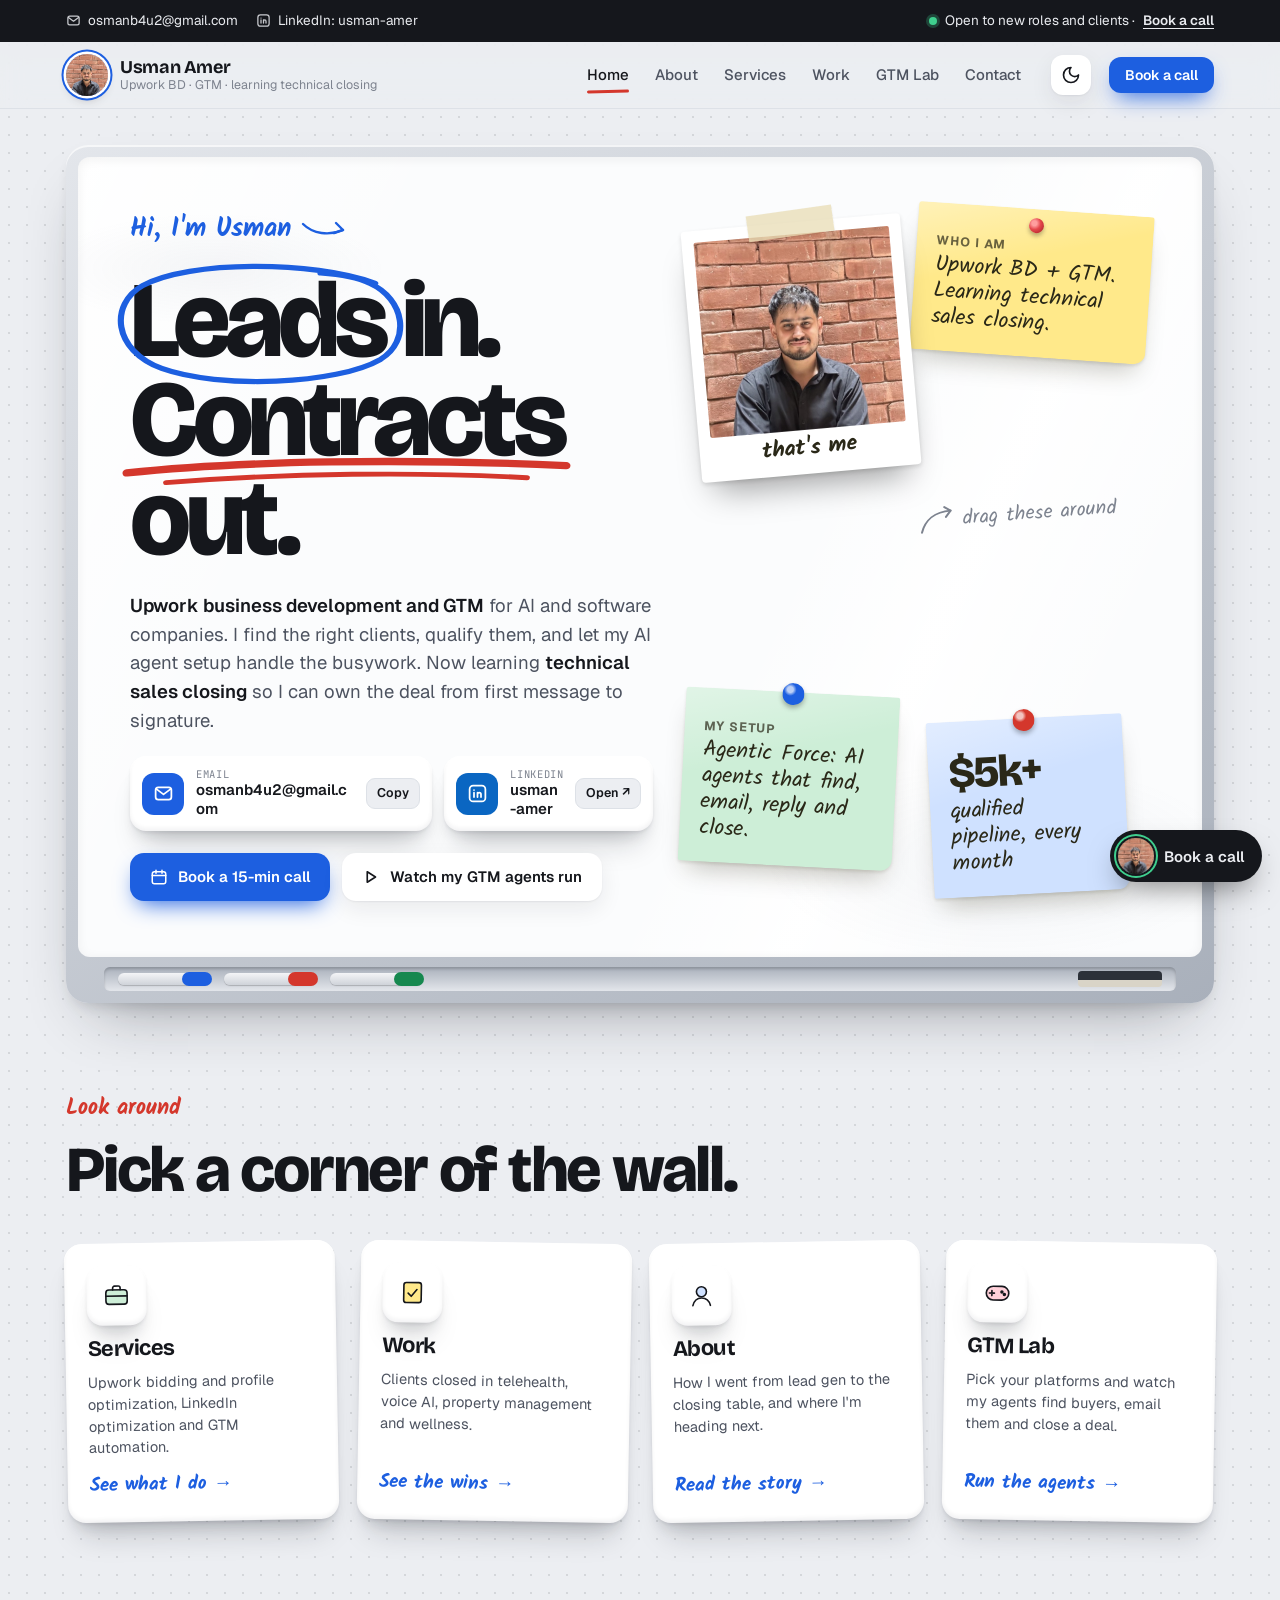
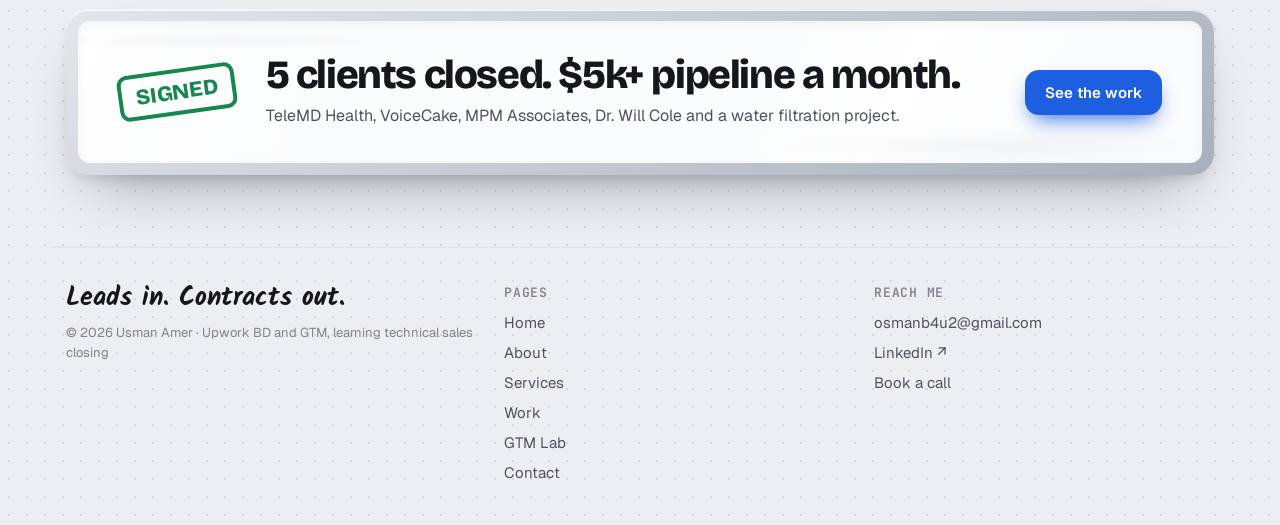
==== commit 90e2159a: "Add portrait and client LinkedIn screenshot images" ====
--- a/index.html
+++ b/index.html
@@ -775,4 +775,4 @@
 <script src="js/config.js"></script>
 <script src="js/main.js"></script>
 </body>
-</html>+</html>
--- a/css/styles.css
+++ b/css/styles.css
@@ -761,4 +761,4 @@
 @media (prefers-reduced-motion:no-preference){
   .draw path{stroke-dasharray:var(--len,600);stroke-dashoffset:var(--len,600);animation:draw 1s cubic-bezier(.6,.1,.3,1) forwards;animation-delay:var(--d,.3s)}
   @keyframes draw{to{stroke-dashoffset:0}}
-}+}
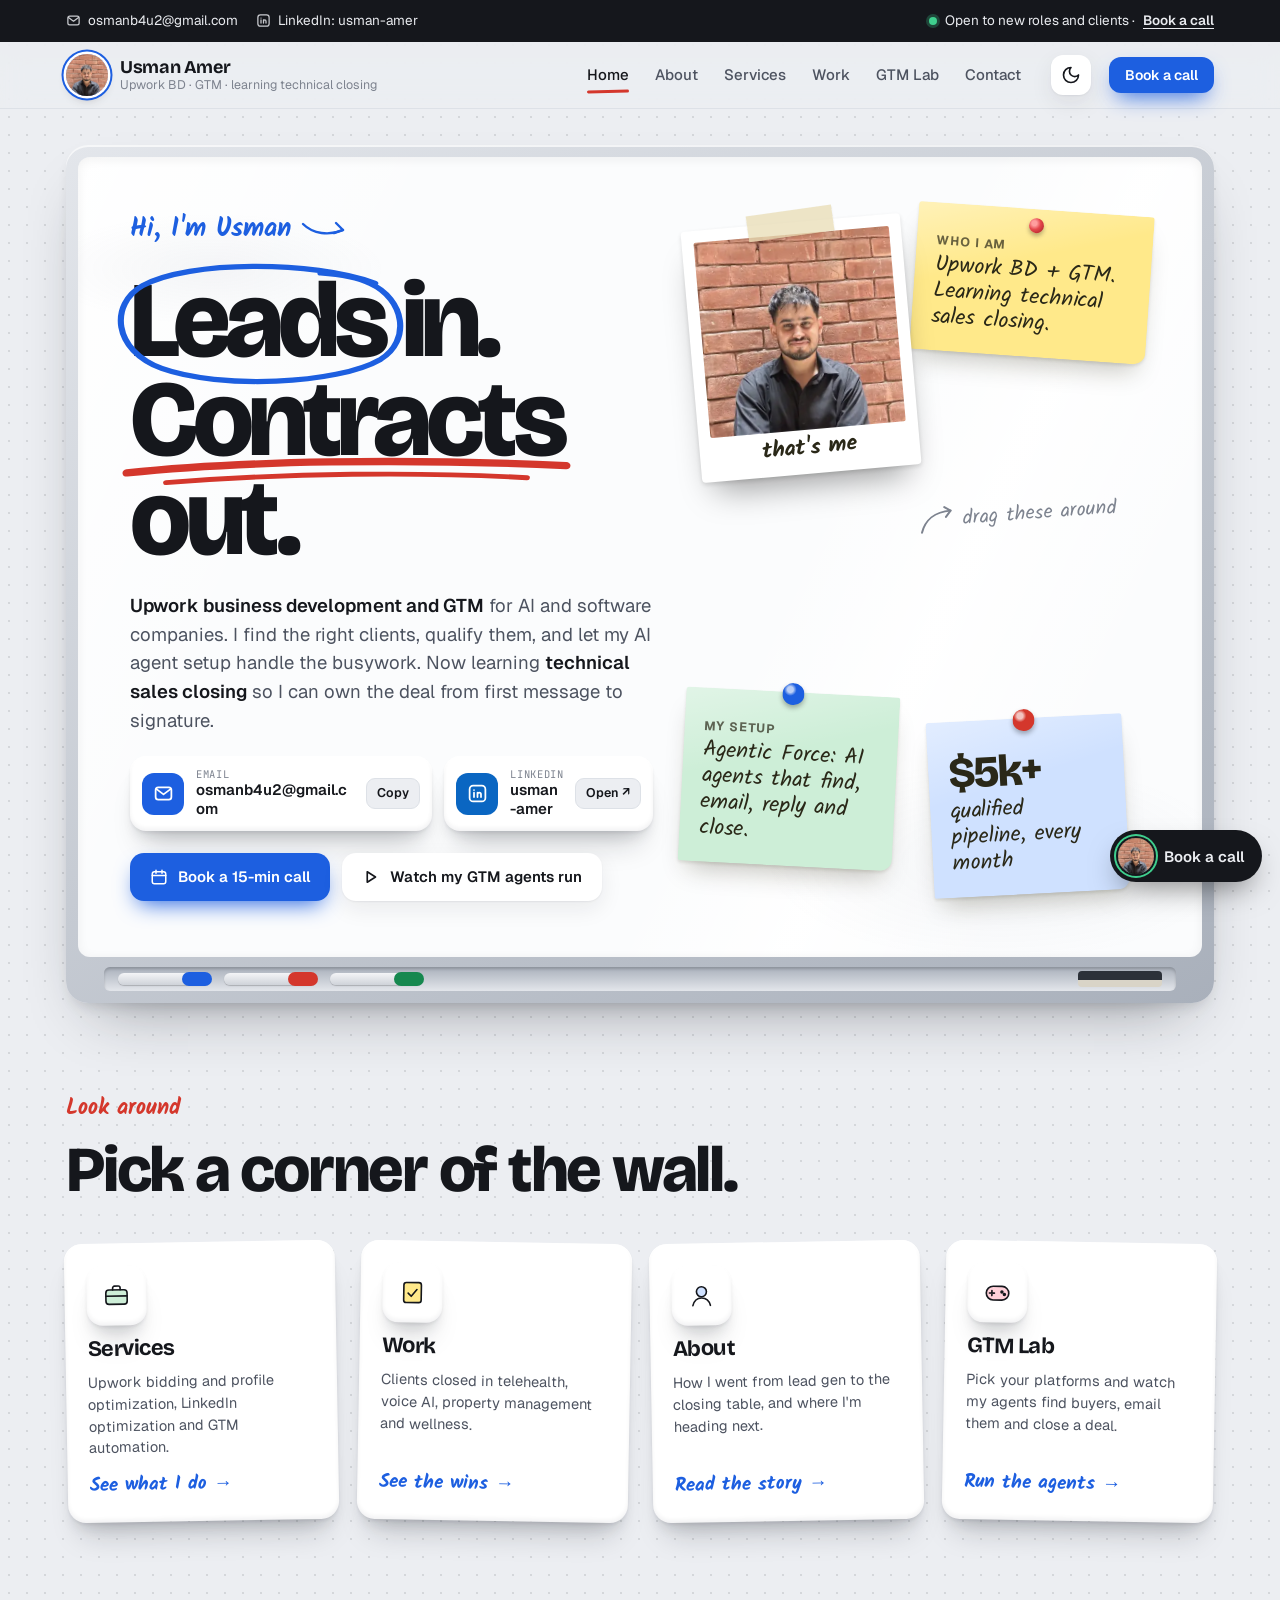
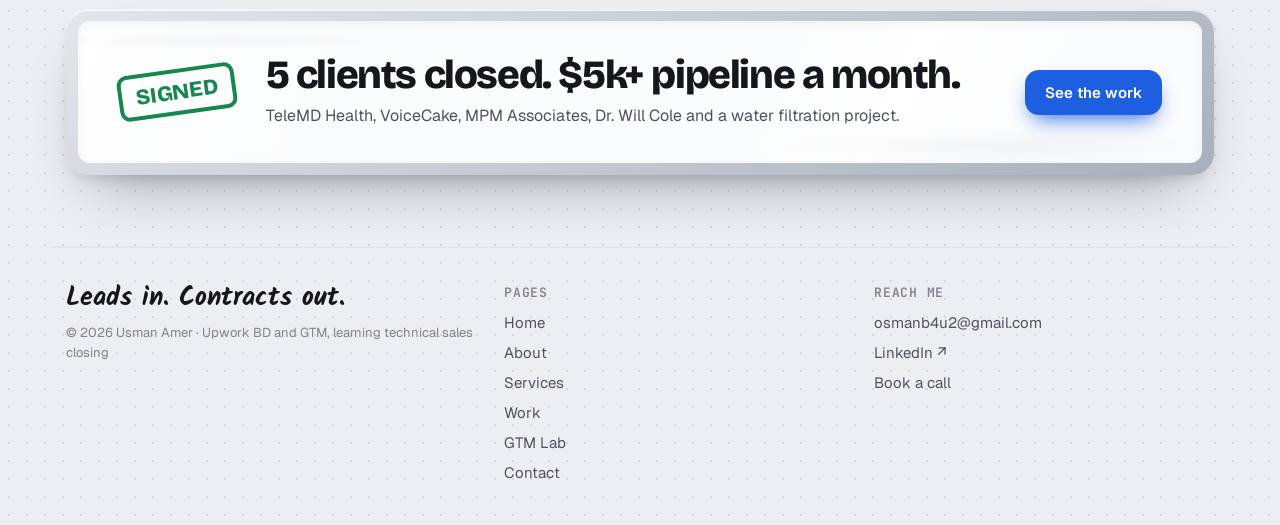
==== commit e7672bf9: "Add portrait photo and Muhammad Uzair profile preview loaders" ====
--- a/index.html
+++ b/index.html
@@ -28,6 +28,7 @@
 <link rel="preconnect" href="https://fonts.gstatic.com" crossorigin>
 <link rel="stylesheet" href="https://fonts.googleapis.com/css2?family=Bricolage+Grotesque:opsz,wght@12..96,500;12..96,700;12..96,800&family=Geist:wght@400;500;600&family=Kalam:wght@400;700&family=JetBrains+Mono:wght@500&display=swap">
 <link rel="stylesheet" href="css/styles.css">
+<script src="js/usman-image.js"></script>
 </head>
 <body>
 <!-- CONTACT STRIP -->
@@ -772,6 +773,7 @@
   </div>
 </div>
 
+<script src="js/uzair-image.js"></script>
 <script src="js/config.js"></script>
 <script src="js/main.js"></script>
 </body>
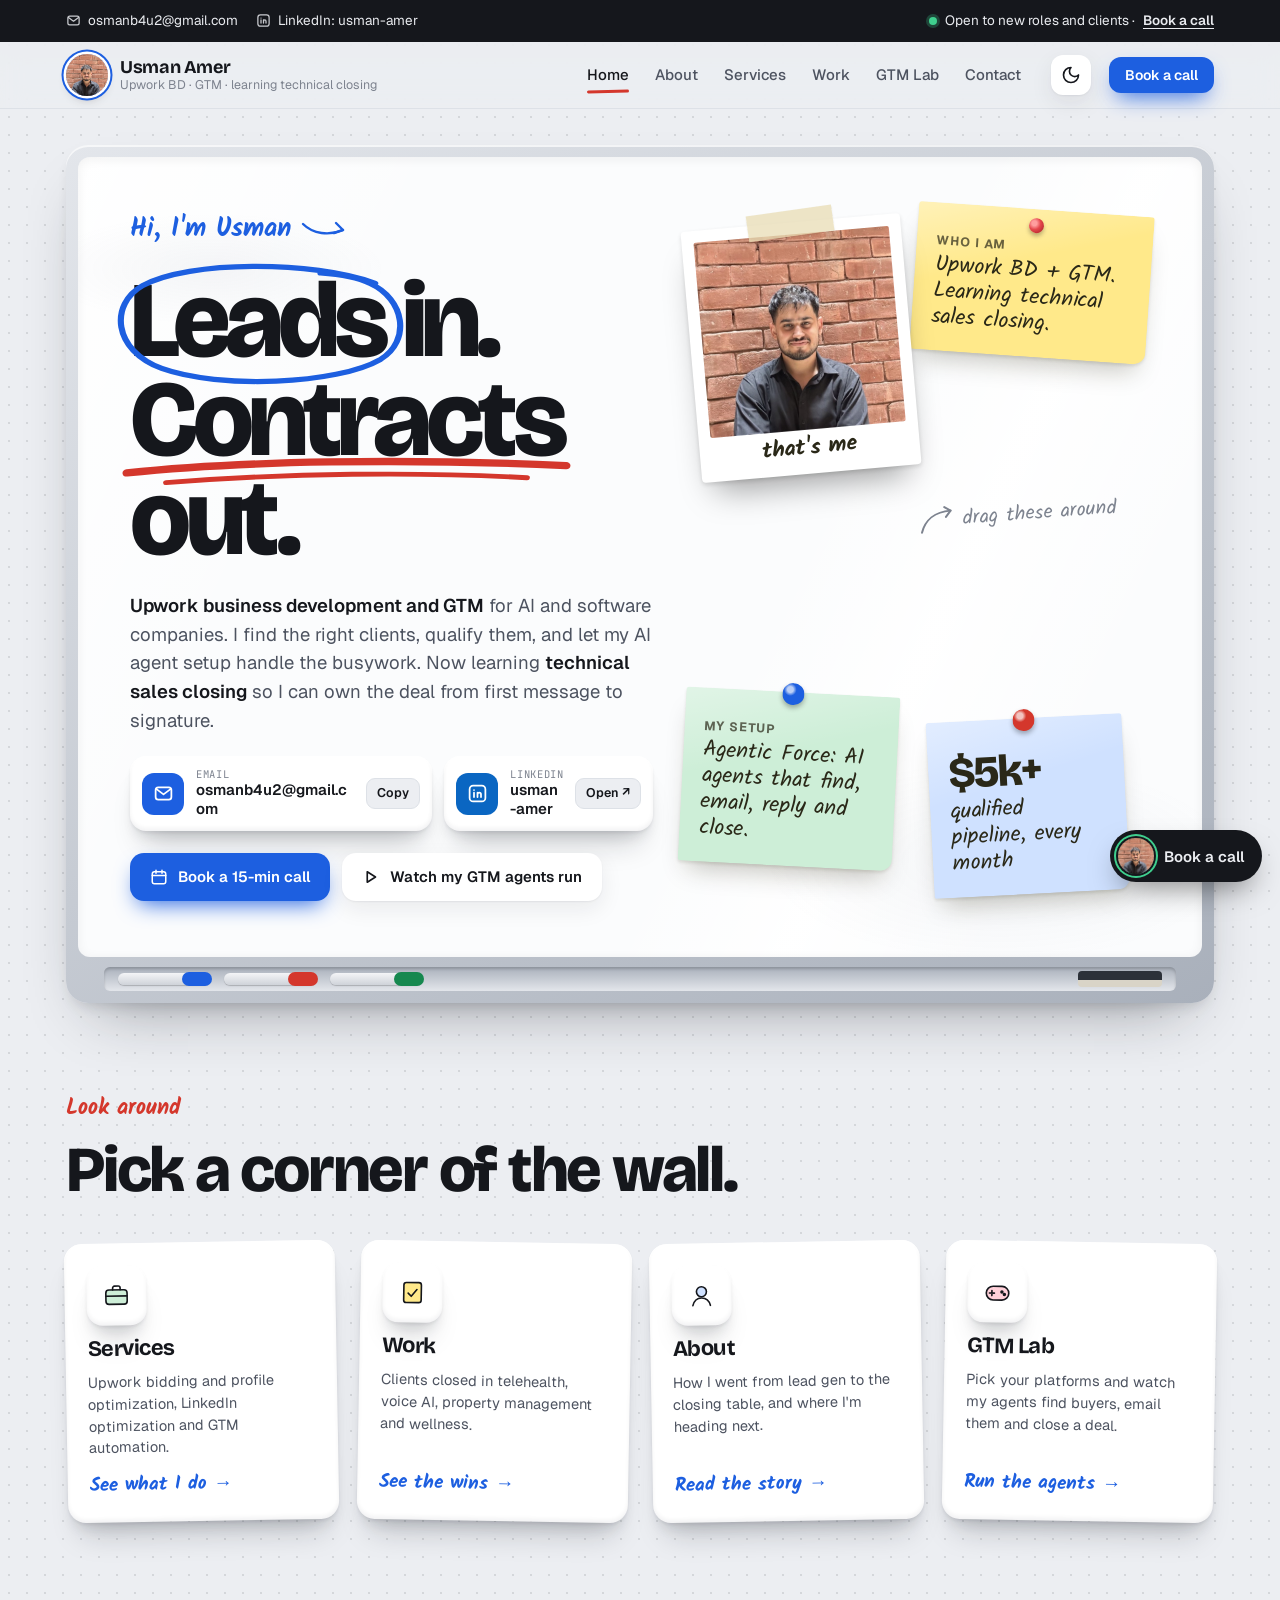
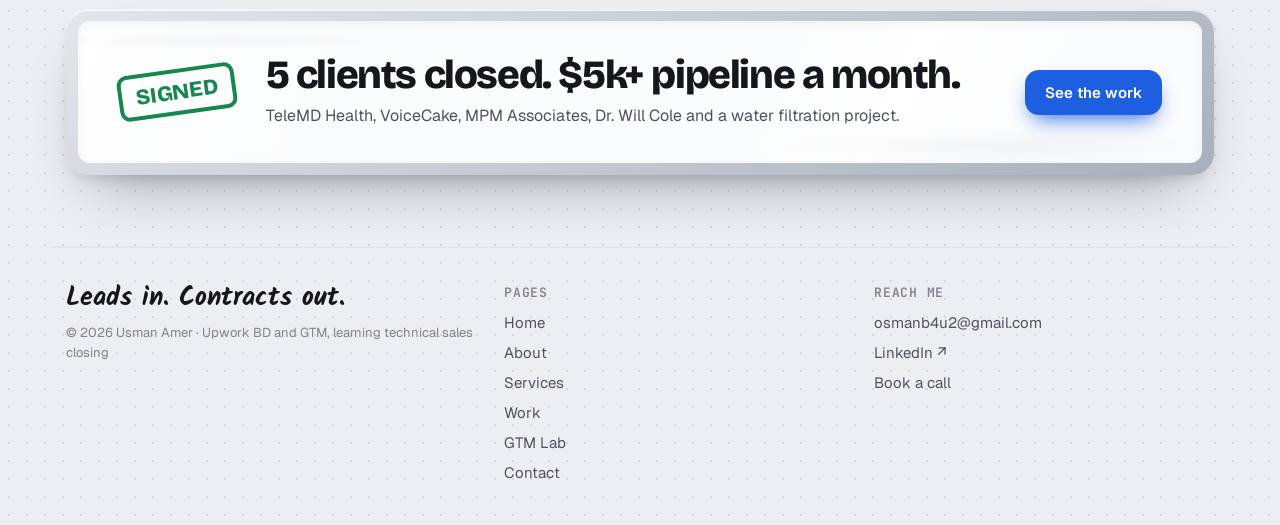
==== commit 31f6099b: "Fix images and favicon, restore agent rules" ====
--- a/index.html
+++ b/index.html
@@ -7,7 +7,14 @@
 <meta name="description" content="Usman Amer: Upwork bidding and profile optimization, LinkedIn optimization and GTM automation for AI and software companies.">
 <meta property="og:title" content="Usman Amer · Upwork BD &amp; GTM">
 <meta property="og:description" content="Leads in. Contracts out. Watch my AI agents find buyers, email them and close a deal.">
-<meta property="og:image" content="assets/images/usman-amer.jpg">
+<link rel="canonical" href="https://usmanamerbdr.vercel.app/">
+<meta property="og:type" content="website">
+<meta property="og:url" content="https://usmanamerbdr.vercel.app/">
+<meta property="og:image" content="https://usmanamerbdr.vercel.app/assets/images/usman-amer.jpg">
+<meta name="twitter:card" content="summary">
+<meta name="twitter:title" content="Usman Amer · Upwork BD &amp; GTM">
+<meta name="twitter:description" content="Leads in. Contracts out. Watch my AI agents find buyers, email them and close a deal.">
+<meta name="twitter:image" content="https://usmanamerbdr.vercel.app/assets/images/usman-amer.jpg">
 <meta name="theme-color" content="#eceef2">
 <script>
 (function(){
@@ -24,11 +31,12 @@
 })();
 </script>
 <link rel="icon" href="assets/favicon.svg" type="image/svg+xml">
+<link rel="icon" href="assets/favicon-32.png" sizes="32x32" type="image/png">
+<link rel="apple-touch-icon" href="assets/apple-touch-icon.png">
 <link rel="preconnect" href="https://fonts.googleapis.com">
 <link rel="preconnect" href="https://fonts.gstatic.com" crossorigin>
 <link rel="stylesheet" href="https://fonts.googleapis.com/css2?family=Bricolage+Grotesque:opsz,wght@12..96,500;12..96,700;12..96,800&family=Geist:wght@400;500;600&family=Kalam:wght@400;700&family=JetBrains+Mono:wght@500&display=swap">
 <link rel="stylesheet" href="css/styles.css">
-<script src="js/usman-image.js"></script>
 </head>
 <body>
 <!-- CONTACT STRIP -->
@@ -773,7 +781,6 @@
   </div>
 </div>
 
-<script src="js/uzair-image.js"></script>
 <script src="js/config.js"></script>
 <script src="js/main.js"></script>
 </body>
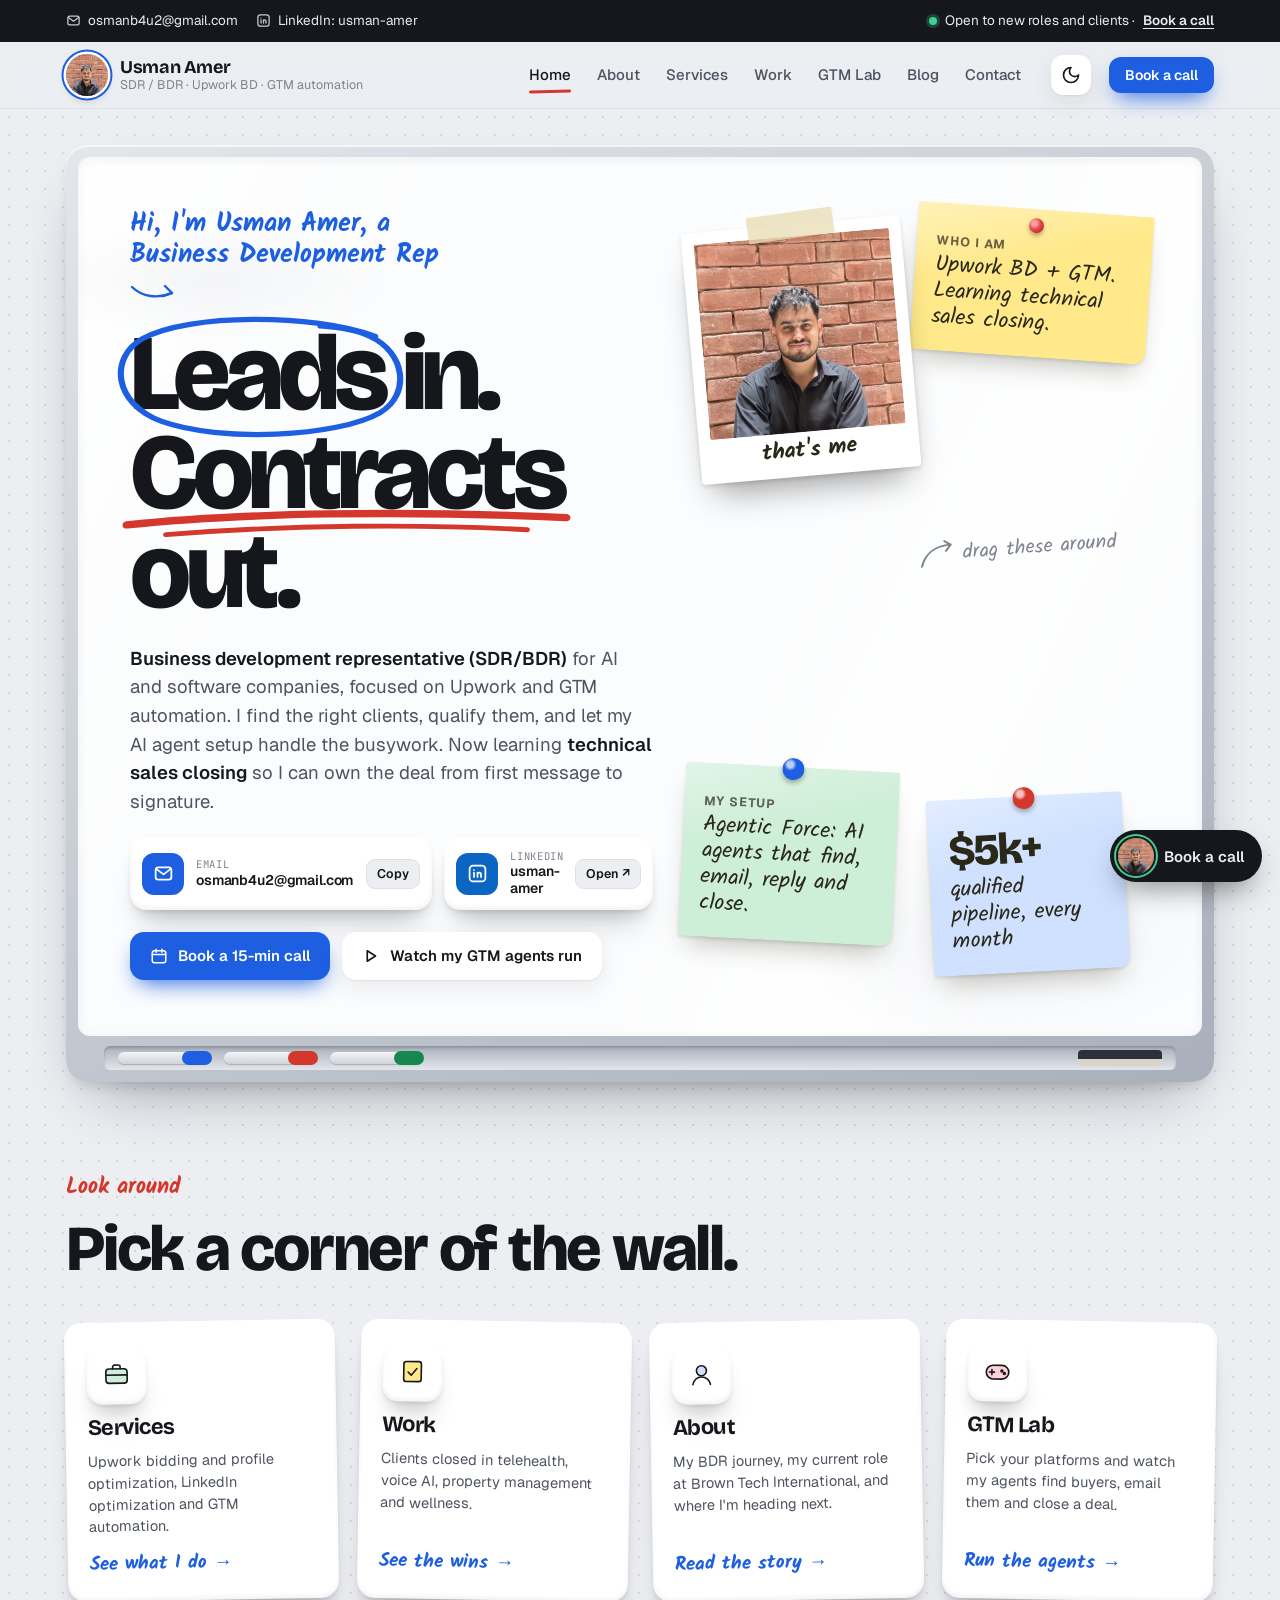
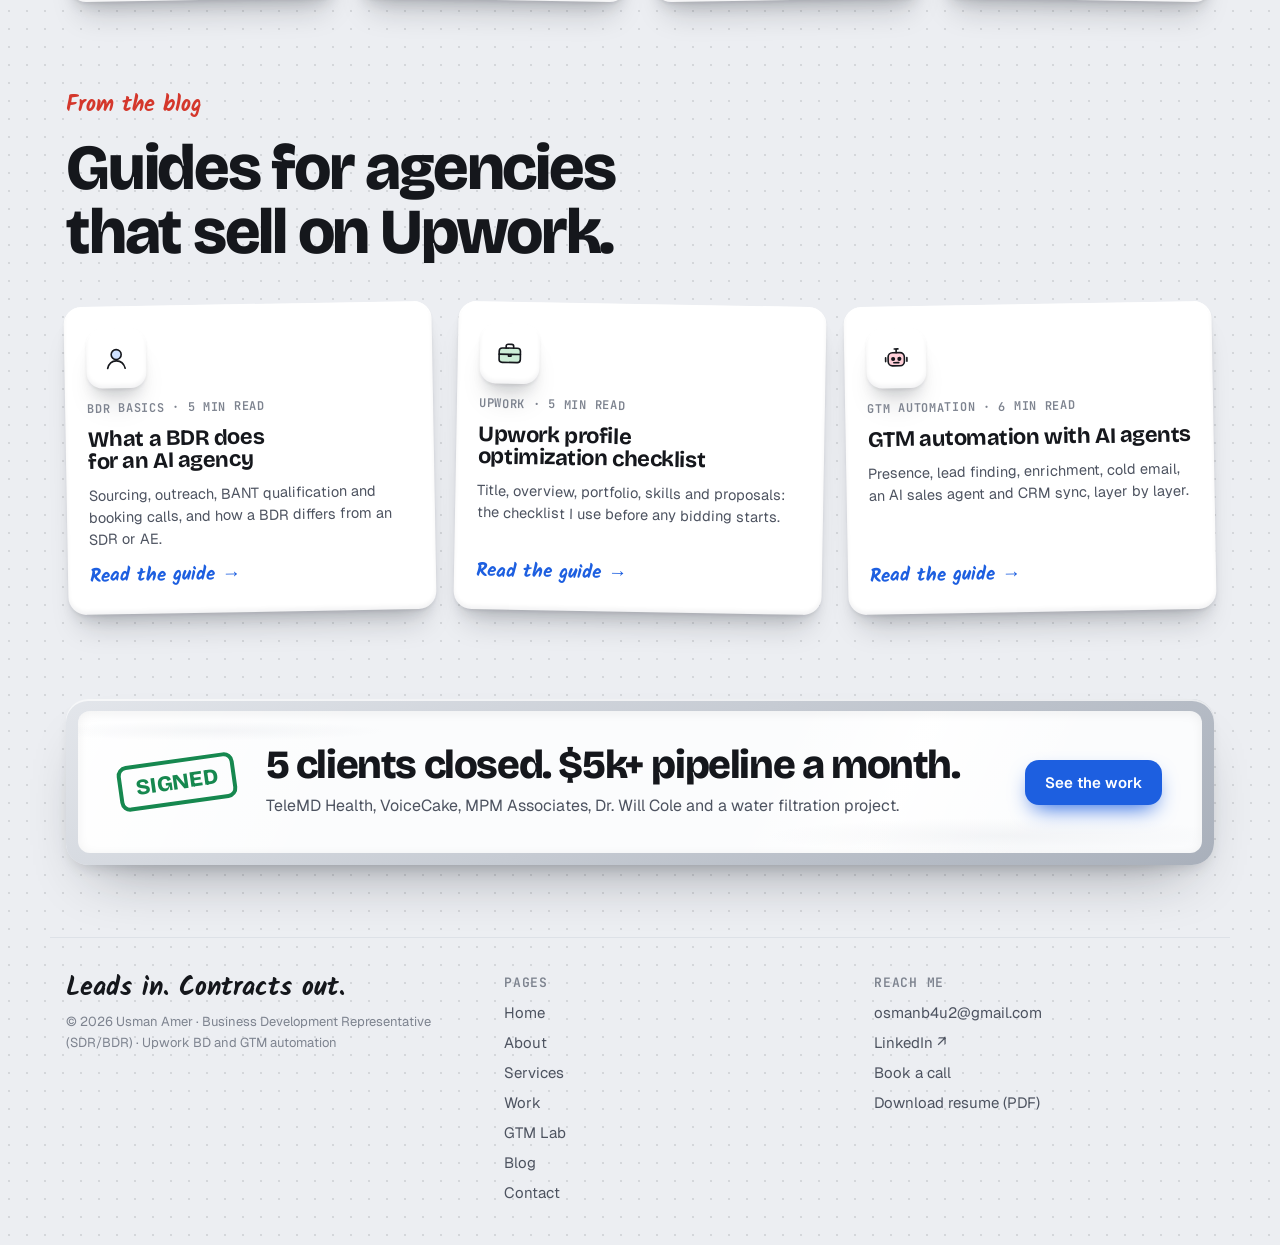
==== commit c1e22b96: "Real pages, SEO, blog, resume download" ====
--- a/index.html
+++ b/index.html
@@ -3,18 +3,22 @@
 <head>
 <meta charset="utf-8">
 <meta name="viewport" content="width=device-width, initial-scale=1, viewport-fit=cover">
-<title>Usman Amer · Upwork BD &amp; GTM</title>
-<meta name="description" content="Usman Amer: Upwork bidding and profile optimization, LinkedIn optimization and GTM automation for AI and software companies.">
-<meta property="og:title" content="Usman Amer · Upwork BD &amp; GTM">
-<meta property="og:description" content="Leads in. Contracts out. Watch my AI agents find buyers, email them and close a deal.">
+<title>Usman Amer · SDR/BDR for AI &amp; Software Teams | Upwork BD &amp; GTM</title>
+<meta name="description" content="Usman Amer is a business development representative (SDR/BDR) for AI and software companies: Upwork bidding, Upwork and LinkedIn profile optimization, and GTM automation with AI agents.">
+<meta property="og:title" content="Usman Amer · SDR/BDR for AI &amp; Software Teams | Upwork BD &amp; GTM">
+<meta property="og:description" content="Usman Amer is a business development representative (SDR/BDR) for AI and software companies: Upwork bidding, Upwork and LinkedIn profile optimization, and GTM automation with AI agents.">
 <link rel="canonical" href="https://usmanamerbdr.vercel.app/">
+<meta property="og:site_name" content="Usman Amer">
 <meta property="og:type" content="website">
 <meta property="og:url" content="https://usmanamerbdr.vercel.app/">
-<meta property="og:image" content="https://usmanamerbdr.vercel.app/assets/images/usman-amer.jpg">
-<meta name="twitter:card" content="summary">
-<meta name="twitter:title" content="Usman Amer · Upwork BD &amp; GTM">
-<meta name="twitter:description" content="Leads in. Contracts out. Watch my AI agents find buyers, email them and close a deal.">
-<meta name="twitter:image" content="https://usmanamerbdr.vercel.app/assets/images/usman-amer.jpg">
+<meta property="og:image" content="https://usmanamerbdr.vercel.app/assets/og-image.jpg">
+<meta property="og:image:width" content="1200">
+<meta property="og:image:height" content="630">
+<meta property="og:image:alt" content="Usman Amer website: Leads in. Contracts out.">
+<meta name="twitter:card" content="summary_large_image">
+<meta name="twitter:title" content="Usman Amer · SDR/BDR for AI &amp; Software Teams | Upwork BD &amp; GTM">
+<meta name="twitter:description" content="Usman Amer is a business development representative (SDR/BDR) for AI and software companies: Upwork bidding, Upwork and LinkedIn profile optimization, and GTM automation with AI agents.">
+<meta name="twitter:image" content="https://usmanamerbdr.vercel.app/assets/og-image.jpg">
 <meta name="theme-color" content="#eceef2">
 <script>
 (function(){
@@ -30,15 +34,69 @@
   }catch(e){}
 })();
 </script>
-<link rel="icon" href="assets/favicon.svg" type="image/svg+xml">
-<link rel="icon" href="assets/favicon-32.png" sizes="32x32" type="image/png">
-<link rel="apple-touch-icon" href="assets/apple-touch-icon.png">
+<link rel="icon" href="/assets/favicon.svg" type="image/svg+xml">
+<link rel="icon" href="/assets/favicon-32.png" sizes="32x32" type="image/png">
+<link rel="apple-touch-icon" href="/assets/apple-touch-icon.png">
 <link rel="preconnect" href="https://fonts.googleapis.com">
 <link rel="preconnect" href="https://fonts.gstatic.com" crossorigin>
 <link rel="stylesheet" href="https://fonts.googleapis.com/css2?family=Bricolage+Grotesque:opsz,wght@12..96,500;12..96,700;12..96,800&family=Geist:wght@400;500;600&family=Kalam:wght@400;700&family=JetBrains+Mono:wght@500&display=swap">
-<link rel="stylesheet" href="css/styles.css">
+<link rel="stylesheet" href="/css/styles.css">
+<script type="application/ld+json">
+{
+ "@context": "https://schema.org",
+ "@graph": [
+  {
+   "@type": "WebSite",
+   "@id": "https://usmanamerbdr.vercel.app/#site",
+   "url": "https://usmanamerbdr.vercel.app/",
+   "name": "Usman Amer",
+   "publisher": {
+    "@id": "https://usmanamerbdr.vercel.app/#usman"
+   }
+  },
+  {
+   "@type": "Person",
+   "@id": "https://usmanamerbdr.vercel.app/#usman",
+   "name": "Usman Amer",
+   "jobTitle": "Business Development Representative (SDR/BDR)",
+   "description": "Business development representative for AI and software companies, focused on Upwork bidding, Upwork and LinkedIn profile optimization, and GTM automation.",
+   "url": "https://usmanamerbdr.vercel.app/",
+   "image": "https://usmanamerbdr.vercel.app/assets/images/usman-amer.jpg",
+   "email": "mailto:osmanb4u2@gmail.com",
+   "worksFor": {
+    "@type": "Organization",
+    "name": "Brown Tech International"
+   },
+   "alumniOf": {
+    "@type": "CollegeOrUniversity",
+    "name": "University of Central Punjab"
+   },
+   "knowsAbout": [
+    "Business development",
+    "Sales development",
+    "Lead generation",
+    "Upwork bidding",
+    "Upwork profile optimization",
+    "LinkedIn profile optimization",
+    "GTM automation",
+    "Cold email",
+    "BANT qualification",
+    "n8n",
+    "Make.com",
+    "GoHighLevel",
+    "HubSpot",
+    "Apollo.io",
+    "LinkedIn Sales Navigator"
+   ],
+   "sameAs": [
+    "https://www.linkedin.com/in/usman-amer-a11652266"
+   ]
+  }
+ ]
+}
+</script>
 </head>
-<body>
+<body data-page="home">
 <!-- CONTACT STRIP -->
 <div class="strip">
   <div class="wrap">
@@ -57,17 +115,18 @@
 <!-- NAVBAR -->
 <header class="topbar">
   <div class="wrap">
-    <a class="brand" href="#home">
+    <a class="brand" href="/">
       <span class="avatar photo" role="img" aria-label="Photo of Usman Amer"></span>
-      <span class="brand-text"><strong>Usman Amer</strong><small>Upwork BD · GTM · learning technical closing</small></span>
+      <span class="brand-text"><strong>Usman Amer</strong><small>SDR / BDR · Upwork BD · GTM automation</small></span>
     </a>
     <nav class="nav-links" aria-label="Main">
-      <a href="#home" data-nav="home">Home</a>
-      <a href="#about" data-nav="about">About</a>
-      <a href="#services" data-nav="services">Services</a>
-      <a href="#work" data-nav="work">Work</a>
-      <a href="#lab" data-nav="lab">GTM Lab</a>
-      <a href="#contact" data-nav="contact">Contact</a>
+      <a href="/" data-nav="home">Home</a>
+      <a href="/about" data-nav="about">About</a>
+      <a href="/services" data-nav="services">Services</a>
+      <a href="/work" data-nav="work">Work</a>
+      <a href="/gtm-lab" data-nav="lab">GTM Lab</a>
+      <a href="/blog" data-nav="blog">Blog</a>
+      <a href="/contact" data-nav="contact">Contact</a>
     </nav>
     <button class="theme-btn" type="button" id="theme-btn" aria-label="Toggle dark/light theme" title="Toggle theme">
       <svg class="sun-icon" viewBox="0 0 24 24" fill="none" stroke="currentColor" stroke-width="2" stroke-linecap="round" stroke-linejoin="round" aria-hidden="true"><circle cx="12" cy="12" r="4"/><path d="M12 2v2M12 20v2M4.93 4.93l1.41 1.41M17.66 17.66l1.41 1.41M2 12h2M20 12h2M6.34 17.66l-1.41 1.41M19.07 4.93l-1.41 1.41"/></svg>
@@ -80,12 +139,13 @@
   </div>
   <div class="mobile-menu" id="mobile-menu" hidden>
     <div class="wrap">
-      <a href="#home" data-nav="home">Home</a>
-      <a href="#about" data-nav="about">About</a>
-      <a href="#services" data-nav="services">Services</a>
-      <a href="#work" data-nav="work">Work</a>
-      <a href="#lab" data-nav="lab">GTM Lab</a>
-      <a href="#contact" data-nav="contact">Contact</a>
+      <a href="/" data-nav="home">Home</a>
+      <a href="/about" data-nav="about">About</a>
+      <a href="/services" data-nav="services">Services</a>
+      <a href="/work" data-nav="work">Work</a>
+      <a href="/gtm-lab" data-nav="lab">GTM Lab</a>
+      <a href="/blog" data-nav="blog">Blog</a>
+      <a href="/contact" data-nav="contact">Contact</a>
       <button class="btn btn-primary" type="button" data-book id="mm-book">Book a call</button>
     </div>
   </div>
@@ -99,14 +159,14 @@
     <div class="whiteboard">
       <div class="surface">
         <div class="hero-copy">
-          <span class="hello">Hi, I'm Usman
+          <h1 class="hello">Hi, I'm Usman Amer, a Business Development Rep
             <svg viewBox="0 0 46 22" fill="none" stroke="currentColor" stroke-width="2.4" stroke-linecap="round" stroke-linejoin="round" aria-hidden="true"><path d="M2 6c10 10 26 12 40 6"/><path d="m35 5 7 7-9 3"/></svg>
-          </span>
-          <h1>
+          </h1>
+          <p class="display">
             <span class="mk circle draw">Leads<svg viewBox="0 0 220 110" aria-hidden="true" preserveAspectRatio="none"><path style="--len:640;--d:.35s" d="M196 22C150 2 60 2 26 24 2 40 4 80 40 96c42 18 128 14 160-8 22-16 18-52-8-66-10-6-24-8-36-9" stroke="var(--m-blue)" stroke-width="4.5"/></svg></span> in.<br>
             <span class="mk under draw">Contracts<svg viewBox="0 0 300 30" preserveAspectRatio="none" aria-hidden="true"><path style="--len:340;--d:1.1s" d="M4 18C80 8 190 6 296 12" stroke="var(--m-red)" stroke-width="6"/><path style="--len:300;--d:1.35s" d="M30 26c80-8 170-9 240-4" stroke="var(--m-red)" stroke-width="4"/></svg></span> out.
-          </h1>
-          <p class="lede"><strong>Upwork business development and GTM</strong> for AI and software companies. I find the right clients, qualify them, and let my AI agent setup handle the busywork. Now learning <strong>technical sales closing</strong> so I can own the deal from first message to signature.</p>
+          </p>
+          <p class="lede"><strong>Business development representative (SDR/BDR)</strong> for AI and software companies, focused on Upwork and GTM automation. I find the right clients, qualify them, and let my AI agent setup handle the busywork. Now learning <strong>technical sales closing</strong> so I can own the deal from first message to signature.</p>
 
           <div class="reach">
             <div class="reach-card">
@@ -126,7 +186,7 @@
               <svg viewBox="0 0 24 24" fill="none" stroke="currentColor" stroke-width="2" stroke-linecap="round" stroke-linejoin="round" aria-hidden="true"><rect x="3" y="5" width="18" height="16" rx="3"/><path d="M3 10h18M8 3v4M16 3v4"/></svg>
               Book a 15-min call
             </button>
-            <a class="btn btn-ghost" href="#lab" data-run>
+            <a class="btn btn-ghost" href="/gtm-lab?run=1">
               <svg viewBox="0 0 24 24" fill="none" stroke="currentColor" stroke-width="2.2" stroke-linecap="round" stroke-linejoin="round" aria-hidden="true"><path d="M7 5v14l11-7Z"/></svg>
               Watch my GTM agents run
             </a>
@@ -136,7 +196,7 @@
         <div class="pins" aria-label="Pinned notes you can drag around">
           <div class="drag polaroid" data-drag>
             <span class="tape" aria-hidden="true"></span>
-            <div class="pic photo" role="img" aria-label="Usman Amer"></div>
+            <img class="pic" src="/assets/images/usman-amer.jpg" alt="Usman Amer, Business Development Representative (SDR/BDR)" width="600" height="600" draggable="false">
             <p>that's me</p>
           </div>
           <div class="drag note pin-who" data-drag>
@@ -168,22 +228,33 @@
         <h2>Pick a corner of the wall.</h2>
       </div>
       <div class="doors">
-        <a class="door" href="#services">
+        <a class="door" href="/services">
           <span class="sq"><svg viewBox="0 0 48 48" fill="none" stroke="var(--ink)" stroke-width="2.6" stroke-linecap="round" stroke-linejoin="round" aria-hidden="true"><rect x="7" y="15" width="34" height="23" rx="5" fill="var(--note-green)"/><path d="M18 15v-3a3 3 0 0 1 3-3h6a3 3 0 0 1 3 3v3M7 25h34"/></svg></span>
           <h3>Services</h3><p>Upwork bidding and profile optimization, LinkedIn optimization and GTM automation.</p><span class="go">See what I do →</span>
         </a>
-        <a class="door" href="#work">
+        <a class="door" href="/work">
           <span class="sq"><svg viewBox="0 0 48 48" fill="none" stroke="var(--ink)" stroke-width="2.6" stroke-linecap="round" stroke-linejoin="round" aria-hidden="true"><rect x="10" y="8" width="28" height="32" rx="4" fill="var(--note-yellow)"/><path d="m17 25 5 5 9-11"/></svg></span>
           <h3>Work</h3><p>Clients closed in telehealth, voice AI, property management and wellness.</p><span class="go">See the wins →</span>
         </a>
-        <a class="door" href="#about">
+        <a class="door" href="/about">
           <span class="sq"><svg viewBox="0 0 48 48" fill="none" stroke="var(--ink)" stroke-width="2.6" stroke-linecap="round" stroke-linejoin="round" aria-hidden="true"><circle cx="24" cy="18" r="8" fill="var(--note-blue)"/><path d="M10 40c2-8 7-12 14-12s12 4 14 12"/></svg></span>
-          <h3>About</h3><p>How I went from lead gen to the closing table, and where I'm heading next.</p><span class="go">Read the story →</span>
+          <h3>About</h3><p>My BDR journey, my current role at Brown Tech International, and where I'm heading next.</p><span class="go">Read the story →</span>
         </a>
-        <a class="door" href="#lab" data-run>
+        <a class="door" href="/gtm-lab?run=1">
           <span class="sq"><svg viewBox="0 0 48 48" fill="none" stroke="var(--ink)" stroke-width="2.6" stroke-linecap="round" stroke-linejoin="round" aria-hidden="true"><rect x="6" y="14" width="36" height="22" rx="11" fill="var(--note-pink)"/><path d="M15 21v8M11 25h8"/><circle cx="31" cy="23" r="1.5" fill="var(--ink)"/><circle cx="35" cy="27" r="1.5" fill="var(--ink)"/></svg></span>
           <h3>GTM Lab</h3><p>Pick your platforms and watch my agents find buyers, email them and close a deal.</p><span class="go">Run the agents →</span>
         </a>
+      </div>
+    </div>
+  </section>
+
+  <section>
+    <div class="wrap">
+      <div class="sec-title"><span class="kicker">From the blog</span><h2>Guides for agencies that sell on Upwork.</h2></div>
+      <div class="doors three">
+        <a class="door" href="/blog/what-a-bdr-does-for-ai-agencies"><span class="sq"><svg viewBox="0 0 48 48" fill="none" stroke="var(--ink)" stroke-width="2.6" stroke-linecap="round" stroke-linejoin="round" aria-hidden="true"><circle cx="24" cy="18" r="8" fill="var(--note-blue)"/><path d="M10 40c2-8 7-12 14-12s12 4 14 12"/></svg></span><span class="post-kicker">BDR basics · 5 min read</span><h3>What a BDR does for an AI agency</h3><p>Sourcing, outreach, BANT qualification and booking calls, and how a BDR differs from an SDR or AE.</p><span class="go">Read the guide →</span></a>
+        <a class="door" href="/blog/upwork-profile-optimization-checklist"><span class="sq"><svg viewBox="0 0 48 48" fill="none" stroke="var(--ink)" stroke-width="2.6" stroke-linecap="round" stroke-linejoin="round" aria-hidden="true"><rect x="7" y="15" width="34" height="23" rx="5" fill="var(--note-green)"/><path d="M18 15v-3a3 3 0 0 1 3-3h6a3 3 0 0 1 3 3v3M7 25h34M22 25v3h4v-3"/></svg></span><span class="post-kicker">Upwork · 5 min read</span><h3>Upwork profile optimization checklist</h3><p>Title, overview, portfolio, skills and proposals: the checklist I use before any bidding starts.</p><span class="go">Read the guide →</span></a>
+        <a class="door" href="/blog/gtm-automation-ai-agents"><span class="sq"><svg viewBox="0 0 48 48" fill="none" stroke="var(--ink)" stroke-width="2.6" stroke-linecap="round" stroke-linejoin="round" aria-hidden="true"><rect x="11" y="15" width="26" height="21" rx="7" fill="var(--note-pink)"/><circle cx="19" cy="25" r="2" fill="var(--ink)"/><circle cx="29" cy="25" r="2" fill="var(--ink)"/><path d="M24 15V9M21 9h6M7 23v6M41 23v6M20 31h8"/></svg></span><span class="post-kicker">GTM automation · 6 min read</span><h3>GTM automation with AI agents</h3><p>Presence, lead finding, enrichment, cold email, an AI sales agent and CRM sync, layer by layer.</p><span class="go">Read the guide →</span></a>
       </div>
     </div>
   </section>
@@ -197,544 +268,9 @@
             <h2>5 clients closed. $5k+ pipeline a month.</h2>
             <p>TeleMD Health, VoiceCake, MPM Associates, Dr. Will Cole and a water filtration project.</p>
           </div>
-          <a class="btn btn-primary" href="#work">See the work</a>
+          <a class="btn btn-primary" href="/work">See the work</a>
         </div>
       </div>
-    </div>
-  </section>
-</div>
-
-<!-- ======================= ABOUT ======================= -->
-<div class="view" id="v-about" data-view="about" hidden>
-  <section>
-    <div class="wrap about-top">
-      <div class="about-photo">
-        <div class="polaroid"><span class="tape" aria-hidden="true"></span><div class="pic photo" role="img" aria-label="Usman Amer"></div><p>Usman Amer</p></div>
-        <div class="note"><span class="pin" aria-hidden="true"></span><p>Software engineer by degree. Seller by choice.</p></div>
-      </div>
-      <div class="sec-title page-title" style="margin:0">
-        <span class="kicker">About me</span>
-        <h1>I find the deal, then I close it.</h1>
-        <div class="story">
-          <p>I'm a <strong>business development rep at Brown Tech International</strong>, with 2 years in sales for AI automation and software development teams. Most of my pipeline comes from <strong>Upwork and targeted outbound</strong>: I spot the right projects, write proposals that get replies, and qualify every lead on budget, authority, need and timeline.</p>
-          <p>I'm studying <strong>Software Engineering</strong>, so I can sit on a discovery call with a client and an engineer and keep both of them happy. That is why I'm learning <strong>technical sales closing</strong>: owning the whole deal, from first message to signed contract. Behind it all runs <strong>Agentic Force</strong>, my GTM setup of AI agents that find leads, enrich them, email them and handle the replies, so my time goes into the deals that matter.</p>
-        </div>
-      </div>
-    </div>
-  </section>
-
-  <section>
-    <div class="wrap">
-      <div class="whiteboard now">
-        <div class="surface">
-          <span class="now-stamp">Now</span>
-          <div class="now-left">
-            <span class="now-live"><i></i>Currently here</span>
-            <h2>Business Development Representative</h2>
-            <p class="now-co">Brown Tech International</p>
-            <span class="now-when">Sep 2025 – Present · Full-time</span>
-          </div>
-          <ul class="now-list">
-            <li><b>Upwork bidding</b>Leading outbound on Upwork, finding and qualifying leads for AI projects.</li>
-            <li><b>Full sales cycle</b>Prospecting, bidding, proposals, sales calls and contract negotiation.</li>
-            <li><b>Profile optimization</b>Raised the Upwork job success score and profile impressions.</li>
-            <li><b>Pipeline</b>Proposal templates and outreach sequences that lifted replies and wins, tracked in Apollo and ClickUp.</li>
-          </ul>
-        </div>
-      </div>
-    </div>
-  </section>
-
-  <section>
-    <div class="wrap">
-      <div class="sec-title">
-        <span class="kicker">The journey</span>
-        <h2>How I got here.</h2>
-      </div>
-      <div class="route">
-        <div class="stop"><span class="dot" style="--mag:#8a909c">1</span><div class="index-card"><span class="when">Nov 2024 – Aug 2025</span><h3>Growlatics</h3><span class="role">Sales Executive</span><p>Inbound sales. Qualified leads, booked discovery calls, spotted cross-sell chances and ran client onboarding.</p></div></div>
-        <div class="stop"><span class="dot" style="--mag:#1d5fe0">2</span><div class="index-card"><span class="when">Jan 2026 – Sep 2026</span><h3>Leaptly</h3><span class="role">Business Developer</span><p>Outbound on Sales Navigator and Upwork. Apollo lists, BANT qualification, discovery calls and high-ticket contracts closed.</p></div></div>
-        <div class="stop"><span class="dot" style="--mag:#16884f">3</span><div class="index-card"><span class="when">May 2026 – Jul 2026</span><h3>Umeed</h3><span class="role">GTM Engineer</span><p>Ran my automations for them for three months across email, Reddit, Instagram and LinkedIn.</p><a class="ext" href="https://www.linkedin.com/company/umeed-reframing-mindsets/" target="_blank" rel="noopener">Umeed on LinkedIn ↗</a></div></div>
-        <div class="stop next"><span class="dot" style="--mag:#d4372c">4</span><div class="index-card"><span class="when">Next</span><h3>Technical closer</h3><span class="role">Where I'm heading</span><p>Owning the whole deal: technical discovery with engineers, GTM automation, objections and the close.</p></div><span class="training">Learning now</span></div>
-      </div>
-    </div>
-  </section>
-
-  <section>
-    <div class="wrap two">
-      <div class="panel">
-        <h3>Education</h3>
-        <div class="item"><strong>BS Software Engineering (in progress)</strong><span class="sub">University of Central Punjab · 2023 – Present</span></div>
-        <div class="item"><strong>FSc Pre-Engineering</strong><span class="sub">Unique Science Academy · 2020 – 2022</span></div>
-      </div>
-      <div class="panel">
-        <h3>Certifications</h3>
-        <div class="item"><strong>Mastering Sales: From Fundamentals to Career Success</strong><span class="sub">Hult International Business School · Jul 2026</span><span class="id">ID ZEEB2Z72O83Q</span></div>
-        <div class="item"><strong>Create a High-Performing Team</strong><span class="sub">Google · Jul 2026</span><span class="id">ID HC9SDSK7EZYP</span></div>
-        <div class="item"><strong>Customer Service Fundamentals</strong><span class="sub">Coursera · Sep 2026</span><span class="id">ID U76L52M4XY49</span></div>
-      </div>
-    </div>
-  </section>
-</div>
-
-<!-- ======================= SERVICES ======================= -->
-<div class="view" id="v-services" data-view="services" hidden>
-  <section>
-    <div class="wrap">
-      <div class="sec-title page-title">
-        <span class="kicker">Services</span>
-        <h1>What I can do for your team.</h1>
-        <p>Optimization first, then lead generation. For AI automation agencies, software shops and SaaS teams that need more qualified conversations.</p>
-      </div>
-      <div class="services">
-        <article class="svc core">
-          <div class="top"><span class="sq"><svg viewBox="0 0 48 48" fill="none" stroke="var(--ink)" stroke-width="2.6" stroke-linecap="round" stroke-linejoin="round" aria-hidden="true"><rect x="7" y="15" width="34" height="23" rx="5" fill="var(--note-green)"/><path d="M18 15v-3a3 3 0 0 1 3-3h6a3 3 0 0 1 3 3v3M7 25h34M22 25v3h4v-3"/></svg></span><span class="core-tag">Core</span></div>
-          <h3>Upwork bidding</h3>
-          <p>I scout AI and software projects every day, bid on the ones worth winning, and write proposals that get replies.</p>
-          <ul><li>Daily job scouting and filtering</li><li>Proposal templates per niche</li><li>Follow-ups, calls and contracts</li></ul>
-        </article>
-        <article class="svc core">
-          <div class="top"><span class="sq"><svg viewBox="0 0 48 48" fill="none" stroke="var(--ink)" stroke-width="2.6" stroke-linecap="round" stroke-linejoin="round" aria-hidden="true"><rect x="7" y="8" width="34" height="32" rx="6" fill="var(--note-yellow)"/><path d="M14 30l7-8 5 4 9-10"/><path d="M29 16h6v6"/></svg></span><span class="core-tag">Core</span></div>
-          <h3>Upwork profile optimization</h3>
-          <p>Your Upwork profile rebuilt to rank in search and turn views into invites and replies.</p>
-          <ul><li>Search-friendly title and overview</li><li>Portfolio and case framing</li><li>Raised JSS and impressions at Brown Tech</li></ul>
-        </article>
-        <article class="svc core">
-          <div class="top"><span class="sq"><svg viewBox="0 0 48 48" fill="none" stroke="var(--ink)" stroke-width="2.6" stroke-linecap="round" stroke-linejoin="round" aria-hidden="true"><rect x="11" y="15" width="26" height="21" rx="7" fill="var(--note-blue)"/><circle cx="19" cy="25" r="2" fill="var(--ink)"/><circle cx="29" cy="25" r="2" fill="var(--ink)"/><path d="M24 15V9M21 9h6M7 23v6M41 23v6M20 31h8"/></svg></span><span class="core-tag">Core</span></div>
-          <h3>GTM automation</h3>
-          <p>My Agentic Force setup: leads from LinkedIn, Apollo, Reddit and Instagram, automated email, and an AI sales agent that answers every reply.</p>
-          <ul><li>Enrichment and verified emails</li><li>Warmed inboxes and sequences</li><li>AI sales agent that books and closes</li></ul>
-          <a class="go-lab" href="#lab" data-run>Watch it run →</a>
-        </article>
-        <article class="svc wide">
-          <div class="top"><span class="sq"><svg viewBox="0 0 48 48" fill="none" stroke="var(--ink)" stroke-width="2.6" stroke-linecap="round" stroke-linejoin="round" aria-hidden="true"><rect x="7" y="7" width="34" height="34" rx="8" fill="var(--note-pink)"/><path d="M16 21v11M16 16v.01M23 32v-7a4 4 0 0 1 8 0v7M23 21v11"/></svg></span><span class="tag">proven</span></div>
-          <h3>LinkedIn profile optimization</h3>
-          <p>A LinkedIn profile that turns outreach clicks into replies, plus a posting plan that grows your network.</p>
-          <ul><li>Headline, About, Featured and Services rewritten</li><li>3-posts-a-week content plan</li><li>Client example: 7,184 followers</li></ul>
-          <a class="go-lab" href="#lab" data-scroll="presence">Scroll a client profile →</a>
-        </article>
-        <article class="svc wide learn">
-          <div class="top"><span class="sq"><svg viewBox="0 0 48 48" fill="none" stroke="var(--ink)" stroke-width="2.6" stroke-linecap="round" stroke-linejoin="round" aria-hidden="true"><rect x="10" y="7" width="28" height="34" rx="4" fill="var(--note-orange)"/><path d="M16 16h16M16 22h16M16 33c3-4 5 2 8-1s3-3 6 0"/></svg></span><span class="learn-tag">Learning now</span></div>
-          <h3>Technical sales closing</h3>
-          <p>Discovery calls with engineers in the room, objection handling and getting the contract signed. I'm building this skill on every deal I touch.</p>
-          <ul><li>Discovery and technical scoping</li><li>Proposals and negotiation</li><li>Closing calls</li></ul>
-        </article>
-      </div>
-    </div>
-  </section>
-
-  <section>
-    <div class="wrap">
-      <div class="sec-title"><span class="kicker">How I sell</span><h2>Same five steps, every deal.</h2></div>
-      <div class="whiteboard process">
-        <div class="surface">
-          <div class="steps">
-            <div class="step"><span class="n">1</span><h3>Prospect</h3><p>Apollo and Sales Navigator lists, plus live projects on Upwork.</p><svg class="arrow" viewBox="0 0 34 22" fill="none" stroke="currentColor" stroke-width="2.2" stroke-linecap="round" stroke-linejoin="round" aria-hidden="true"><path d="M2 13c8-6 18-7 28-3"/><path d="m24 4 7 6-8 4"/></svg></div>
-            <div class="step"><span class="n">2</span><h3>Reach out</h3><p>Personalized messages, bids and proposals for each buyer.</p><svg class="arrow" viewBox="0 0 34 22" fill="none" stroke="currentColor" stroke-width="2.2" stroke-linecap="round" stroke-linejoin="round" aria-hidden="true"><path d="M2 13c8-6 18-7 28-3"/><path d="m24 4 7 6-8 4"/></svg></div>
-            <div class="step"><span class="n">3</span><h3>Qualify</h3><p>Budget, authority, need and timeline, checked early.</p><svg class="arrow" viewBox="0 0 34 22" fill="none" stroke="currentColor" stroke-width="2.2" stroke-linecap="round" stroke-linejoin="round" aria-hidden="true"><path d="M2 13c8-6 18-7 28-3"/><path d="m24 4 7 6-8 4"/></svg></div>
-            <div class="step"><span class="n">4</span><h3>Discover</h3><p>Discovery calls and scoping with the tech team.</p><svg class="arrow" viewBox="0 0 34 22" fill="none" stroke="currentColor" stroke-width="2.2" stroke-linecap="round" stroke-linejoin="round" aria-hidden="true"><path d="M2 13c8-6 18-7 28-3"/><path d="m24 4 7 6-8 4"/></svg></div>
-            <div class="step"><span class="n">5</span><h3>Close</h3><p>Proposal, objections, negotiation, signed contract.</p></div>
-          </div>
-        </div>
-      </div>
-    </div>
-  </section>
-
-  <section>
-    <div class="wrap">
-      <div class="sec-title"><span class="kicker">Pipeline math</span><h2>What is your outreach worth?</h2><p>Move the sliders to match your numbers. Small changes in reply rate and close rate add up fast.</p></div>
-      <div class="whiteboard calc">
-        <div class="surface">
-          <div class="calc-in">
-            <div class="field"><label for="c-out">Proposals and messages per month <output id="o-out">60</output></label><input type="range" id="c-out" min="10" max="300" step="10" value="60"></div>
-            <div class="field"><label for="c-reply">Reply rate <output id="o-reply">15%</output></label><input type="range" id="c-reply" min="1" max="50" step="1" value="15"></div>
-            <div class="field"><label for="c-close">Close rate on conversations <output id="o-close">20%</output></label><input type="range" id="c-close" min="1" max="60" step="1" value="20"></div>
-            <div class="field"><label for="c-deal">Average deal size <output id="o-deal">$2,500</output></label><input type="range" id="c-deal" min="500" max="20000" step="250" value="2500"></div>
-            <span class="ex-tag">Example starting numbers. Change them to yours.</span>
-          </div>
-          <div class="calc-out">
-            <div class="funnel">
-              <div class="fbar"><span class="lab">Outreach</span><span class="track"><span class="bar" id="b-out" style="background:var(--note-blue)"></span></span><span class="num" id="n-out">60</span></div>
-              <div class="fbar"><span class="lab">Conversations</span><span class="track"><span class="bar" id="b-conv" style="background:var(--note-yellow)"></span></span><span class="num" id="n-conv">9</span></div>
-              <div class="fbar"><span class="lab">Deals won</span><span class="track"><span class="bar" id="b-deal" style="background:var(--note-green)"></span></span><span class="num" id="n-deal">1.8</span></div>
-            </div>
-            <div class="note result-note"><span class="magnet" style="--mag:var(--m-green)" aria-hidden="true"></span><p><span class="big" id="n-rev">$4,500</span>new revenue a month. Lift the reply rate by 5 points and it becomes <b id="n-lift">$6,000</b>.</p></div>
-            <button class="btn btn-primary" type="button" data-book id="calc-book" style="align-self:flex-start">Let's improve these numbers</button>
-          </div>
-        </div>
-      </div>
-    </div>
-  </section>
-
-  <section>
-    <div class="wrap">
-      <div class="sec-title"><span class="kicker">Questions</span><h2>Before you book.</h2></div>
-      <div class="faq">
-        <details open><summary>What exactly do you do?</summary><p>Proper optimization first, then lead generation. I optimize your Upwork and LinkedIn profiles so they rank and convert, then generate leads through Upwork bidding and my GTM automation across email, Reddit, Instagram and LinkedIn. I'm also learning technical sales closing so I can take deals all the way to signed.</p></details>
-        <details><summary>What is Agentic Force?</summary><p>My full GTM setup, built on n8n, Make.com, GoHighLevel and AI agents. It finds buyers on LinkedIn Sales Navigator, Apollo, Reddit and Instagram, enriches them with verified emails, sends personal email sequences from warmed inboxes, and runs an AI sales agent that answers replies, handles objections, books calls and sends proposals. Everything is logged in your CRM. You can watch a demo run in the GTM Lab.</p></details>
-        <details><summary>Why don't you scrape Upwork?</summary><p>Upwork has no public API for this and doesn't allow scraping, so I keep Upwork work manual: I read and bid on posts myself. The automated lead finding runs on platforms that support it.</p></details>
-        <details><summary>Can you work with our engineers on scoping?</summary><p>Yes. I study Software Engineering and know MERN, Laravel, REST APIs, n8n, Make.com and GoHighLevel well enough to scope a project with your dev team before a proposal goes out.</p></details>
-        <details><summary>Which tools do you use?</summary><p>Upwork, LinkedIn Sales Navigator, Apollo.io, HubSpot CRM, Salesforce (basic), ClickUp and Fiverr.</p></details>
-        <details><summary>Are you open to full-time roles?</summary><p>Yes. I'm open to SDR, BDR and business development roles at AI and software companies, as well as project-based work.</p></details>
-        <details><summary>How do we start?</summary><p>Book a 15-minute call. Tell me what you sell and who you sell to, and I'll tell you honestly whether I can help.</p></details>
-      </div>
-    </div>
-  </section>
-</div>
-
-<!-- ======================= WORK ======================= -->
-<div class="view" id="v-work" data-view="work" hidden>
-  <section>
-    <div class="wrap">
-      <div class="sec-title page-title"><span class="kicker">The scoreboard</span><h1>Deals I carried to signed.</h1></div>
-      <div class="score">
-        <div class="stat"><span class="num">2 yrs</span><span class="lbl">in sales for AI and software teams</span></div>
-        <div class="stat"><span class="num">$5k+</span><span class="lbl">qualified pipeline every month</span></div>
-        <div class="stat"><span class="num">5</span><span class="lbl">clients closed</span></div>
-        <div class="stat"><span class="num">4</span><span class="lbl">sales and GTM roles</span></div>
-      </div>
-      <div class="cases">
-        <div class="note case"><span class="pin" aria-hidden="true"></span><span class="ind">Telehealth</span><h3>TeleMD Health</h3><p>Closed for AI automation and development services.</p><span class="signed"><svg viewBox="0 0 24 24" fill="none" stroke="currentColor" stroke-width="2.8" stroke-linecap="round" stroke-linejoin="round" aria-hidden="true"><path d="M4 13c2 1.5 3.5 3.5 5 6 3-7 7-11.5 11-14"/></svg>Signed</span></div>
-        <div class="note case"><span class="pin" aria-hidden="true"></span><span class="ind">Voice AI</span><h3>VoiceCake</h3><p>A voice AI company, closed from first contact to contract.</p><span class="signed"><svg viewBox="0 0 24 24" fill="none" stroke="currentColor" stroke-width="2.8" stroke-linecap="round" stroke-linejoin="round" aria-hidden="true"><path d="M4 13c2 1.5 3.5 3.5 5 6 3-7 7-11.5 11-14"/></svg>Signed</span></div>
-        <div class="note case"><span class="pin" aria-hidden="true"></span><span class="ind">Property management</span><h3>MPM Associates</h3><p>Property management firm brought on as a client.</p><span class="signed"><svg viewBox="0 0 24 24" fill="none" stroke="currentColor" stroke-width="2.8" stroke-linecap="round" stroke-linejoin="round" aria-hidden="true"><path d="M4 13c2 1.5 3.5 3.5 5 6 3-7 7-11.5 11-14"/></svg>Signed</span></div>
-        <div class="note case"><span class="pin" aria-hidden="true"></span><span class="ind">Wellness</span><h3>Dr. Will Cole</h3><p>GoHighLevel concierge project.</p><span class="signed"><svg viewBox="0 0 24 24" fill="none" stroke="currentColor" stroke-width="2.8" stroke-linecap="round" stroke-linejoin="round" aria-hidden="true"><path d="M4 13c2 1.5 3.5 3.5 5 6 3-7 7-11.5 11-14"/></svg>Signed</span></div>
-        <div class="note case"><span class="pin" aria-hidden="true"></span><span class="ind">Project build</span><h3>Water Filtration</h3><p>Water filtration project, scoped and closed.</p><span class="signed"><svg viewBox="0 0 24 24" fill="none" stroke="currentColor" stroke-width="2.8" stroke-linecap="round" stroke-linejoin="round" aria-hidden="true"><path d="M4 13c2 1.5 3.5 3.5 5 6 3-7 7-11.5 11-14"/></svg>Signed</span></div>
-        <div class="note case"><span class="pin" aria-hidden="true"></span><span class="ind">Profiles</span><h3>Upwork + LinkedIn</h3><p>Brown Tech's Upwork profile, and Muhammad Uzair's LinkedIn (7,184 followers).</p><span class="signed"><svg viewBox="0 0 24 24" fill="none" stroke="currentColor" stroke-width="2.8" stroke-linecap="round" stroke-linejoin="round" aria-hidden="true"><path d="M4 13c2 1.5 3.5 3.5 5 6 3-7 7-11.5 11-14"/></svg>Optimized</span></div>
-      </div>
-    </div>
-  </section>
-
-  <section>
-    <div class="wrap">
-      <div class="sec-title"><span class="kicker">Why technical</span><h2>I speak buyer and engineer.</h2><p>Turning what a client says into a scope the dev team agrees with, before the proposal goes out.</p></div>
-      <div class="translate">
-        <div class="bubble"><small>Client says</small><p>"We keep missing calls. Can something answer the phone and put bookings in our system?"</p></div>
-        <svg class="arrow-big" viewBox="0 0 90 50" fill="none" stroke="currentColor" stroke-width="3" stroke-linecap="round" stroke-linejoin="round" aria-hidden="true"><path d="M4 30C24 10 52 8 82 22"/><path d="m70 10 13 12-15 8"/></svg>
-        <div class="spec"><small>What I bring to the dev team · example</small><ul><li>Voice AI agent on their number</li><li>n8n or GHL workflow for bookings</li><li>REST API sync into their CRM</li><li>Scoped as an MVP, then extended</li></ul></div>
-      </div>
-    </div>
-  </section>
-
-  <section>
-    <div class="wrap">
-      <div class="sec-title"><span class="kicker">The stack</span><h2>Tools behind the pipeline.</h2></div>
-      <div class="kit">
-        <div class="kit-row">
-          <div><h3>Lead gen &amp; sales</h3><p class="hint">Where the pipeline comes from</p></div>
-          <div class="tiles">
-            <div class="tool"><div class="sq"><svg viewBox="0 0 48 48" fill="none" stroke="var(--ink)" stroke-width="2.4" stroke-linecap="round" stroke-linejoin="round" aria-hidden="true"><rect x="7" y="15" width="34" height="23" rx="5" fill="var(--note-green)"/><path d="M18 15v-3a3 3 0 0 1 3-3h6a3 3 0 0 1 3 3v3M7 25h34M22 25v3h4v-3"/></svg></div><span>Upwork</span></div>
-            <div class="tool"><div class="sq"><svg viewBox="0 0 48 48" fill="none" stroke="var(--ink)" stroke-width="2.4" stroke-linecap="round" stroke-linejoin="round" aria-hidden="true"><circle cx="21" cy="21" r="13" fill="var(--note-blue)"/><circle cx="21" cy="18" r="4"/><path d="M14 28c1.5-3.5 4-5 7-5s5.5 1.5 7 5M31 31l9 9"/></svg></div><span>Sales Navigator</span></div>
-            <div class="tool"><div class="sq"><svg viewBox="0 0 48 48" fill="none" stroke="var(--ink)" stroke-width="2.4" stroke-linecap="round" stroke-linejoin="round" aria-hidden="true"><rect x="9" y="8" width="30" height="34" rx="5" fill="var(--note-yellow)"/><path d="M16 18h16M16 25h16M16 32h10"/><circle cx="35" cy="35" r="6" fill="var(--tile)"/><path d="m32.5 35 2 2 3-3.5"/></svg></div><span>Apollo.io</span></div>
-            <div class="tool"><div class="sq"><svg viewBox="0 0 48 48" fill="none" stroke="var(--ink)" stroke-width="2.4" stroke-linecap="round" stroke-linejoin="round" aria-hidden="true"><rect x="7" y="11" width="34" height="26" rx="5" fill="var(--note-orange)"/><circle cx="18" cy="22" r="4"/><path d="M12 31c1-3 3.5-4.5 6-4.5s5 1.5 6 4.5M28 20h8M28 26h8"/></svg></div><span>HubSpot CRM</span></div>
-            <div class="tool"><div class="sq"><svg viewBox="0 0 48 48" fill="none" stroke="var(--ink)" stroke-width="2.4" stroke-linecap="round" stroke-linejoin="round" aria-hidden="true"><path d="M14 34a8 8 0 0 1-1-15.9A11 11 0 0 1 34 16a8 8 0 0 1 1 18Z" fill="var(--note-blue)"/><path d="M19 27h10"/></svg></div><span>Salesforce</span></div>
-            <div class="tool"><div class="sq"><svg viewBox="0 0 48 48" fill="none" stroke="var(--ink)" stroke-width="2.4" stroke-linecap="round" stroke-linejoin="round" aria-hidden="true"><rect x="9" y="9" width="30" height="30" rx="7" fill="var(--note-pink)"/><path d="m15 18 2.5 2.5L22 16M15 29l2.5 2.5L22 27M26 19h7M26 30h7"/></svg></div><span>ClickUp</span></div>
-          </div>
-        </div>
-        <div class="kit-row">
-          <div><h3>AI &amp; automation</h3><p class="hint">What I sell and scope</p></div>
-          <div class="tiles">
-            <div class="tool"><div class="sq"><svg viewBox="0 0 48 48" fill="none" stroke="var(--ink)" stroke-width="2.4" stroke-linecap="round" stroke-linejoin="round" aria-hidden="true"><circle cx="11" cy="24" r="5" fill="var(--note-pink)"/><circle cx="37" cy="13" r="5" fill="var(--note-yellow)"/><circle cx="37" cy="35" r="5" fill="var(--note-blue)"/><path d="M16 22.5 32 14.5M16 25.5 32 33.5"/></svg></div><span>n8n</span></div>
-            <div class="tool"><div class="sq"><svg viewBox="0 0 48 48" fill="none" stroke="var(--ink)" stroke-width="2.4" stroke-linecap="round" stroke-linejoin="round" aria-hidden="true"><circle cx="24" cy="24" r="14" fill="var(--note-orange)"/><circle cx="24" cy="24" r="5"/><path d="M24 10v4M24 34v4M10 24h4M34 24h4M14 14l3 3M31 31l3 3M34 14l-3 3M17 31l-3 3"/></svg></div><span>Make.com</span></div>
-            <div class="tool"><div class="sq"><svg viewBox="0 0 48 48" fill="none" stroke="var(--ink)" stroke-width="2.4" stroke-linecap="round" stroke-linejoin="round" aria-hidden="true"><path d="M8 10h32l-12 15v10l-8 4V25Z" fill="var(--note-green)"/></svg></div><span>GoHighLevel</span></div>
-            <div class="tool"><div class="sq"><svg viewBox="0 0 48 48" fill="none" stroke="var(--ink)" stroke-width="2.4" stroke-linecap="round" stroke-linejoin="round" aria-hidden="true"><rect x="11" y="15" width="26" height="21" rx="7" fill="var(--note-blue)"/><circle cx="19" cy="25" r="2" fill="var(--ink)"/><circle cx="29" cy="25" r="2" fill="var(--ink)"/><path d="M24 15V9M21 9h6M7 23v6M41 23v6M20 31h8"/></svg></div><span>AI agents</span></div>
-          </div>
-        </div>
-        <div class="kit-row">
-          <div><h3>Engineering</h3><p class="hint">BS Software Engineering</p></div>
-          <div class="chips"><span>MERN Stack</span><span>Laravel</span><span>REST APIs</span><span>ETL Pipelines</span><span>YOLO computer vision</span><span>MVP development</span></div>
-        </div>
-      </div>
-    </div>
-  </section>
-</div>
-
-<!-- ======================= GTM LAB ======================= -->
-<div class="view" id="v-lab" data-view="lab" hidden>
-  <section>
-    <div class="wrap">
-      <div class="sec-title page-title">
-        <span class="kicker">GTM Lab · Agentic Force</span>
-        <h1>Your sales team, running on agents.</h1>
-        <p>One setup that finds buyers on LinkedIn, Apollo, Reddit and Instagram, enriches them, emails them, and lets an AI sales agent handle every reply until the deal is closed. Try it with your business.</p>
-      </div>
-      <div class="whiteboard lab">
-        <div class="surface">
-          <form class="lab-in" id="gtm-form" novalidate>
-            <div class="lab-step"><span class="n">1</span><label for="g-offer">What do you sell?</label></div>
-            <input id="g-offer" type="text" value="AI voice receptionists" maxlength="60" autocomplete="off">
-            <div class="lab-step"><span class="n">2</span><label for="g-ind">Who do you sell to?</label></div>
-            <select id="g-ind">
-              <option value="clinics">Dental &amp; medical clinics</option>
-              <option value="home">Home services (HVAC, plumbing, roofing)</option>
-              <option value="realestate">Real estate teams</option>
-              <option value="property">Property managers</option>
-              <option value="saas">SaaS startups</option>
-              <option value="ecom">E-commerce brands</option>
-              <option value="legal">Law firms</option>
-            </select>
-            <fieldset>
-              <legend><span class="n">3</span>Pick your platforms</legend>
-              <div class="pgroup"><small>Find and enrich leads on</small>
-                <div class="pchips">
-                  <label class="pchip"><input type="checkbox" name="src" value="linkedin" id="p-linkedin" checked><span>LinkedIn Sales Navigator</span></label>
-                  <label class="pchip"><input type="checkbox" name="src" value="apollo" id="p-apollo" checked><span>Apollo.io</span></label>
-                  <label class="pchip"><input type="checkbox" name="src" value="reddit" id="p-reddit" checked><span>Reddit</span></label>
-                  <label class="pchip"><input type="checkbox" name="src" value="instagram" id="p-instagram"><span>Instagram</span></label>
-                </div>
-              </div>
-              <div class="pgroup"><small>Reach out with</small>
-                <div class="pchips">
-                  <label class="pchip"><input type="checkbox" name="ch" value="email" id="p-email" checked><span>Automated email</span></label>
-                  <label class="pchip"><input type="checkbox" name="ch" value="dm" id="p-dm"><span>LinkedIn messages</span></label>
-                  <label class="pchip"><input type="checkbox" name="ch" value="ig" id="p-ig"><span>Instagram DMs</span></label>
-                </div>
-              </div>
-              <div class="pgroup"><small>Track deals in</small>
-                <div class="pchips">
-                  <label class="pchip"><input type="checkbox" name="crm" value="hubspot" id="p-hubspot" checked><span>HubSpot</span></label>
-                  <label class="pchip"><input type="checkbox" name="crm" value="ghl" id="p-ghl"><span>GoHighLevel</span></label>
-                  <label class="pchip"><input type="checkbox" name="crm" value="clickup" id="p-clickup"><span>ClickUp</span></label>
-                </div>
-              </div>
-            </fieldset>
-            <button class="btn btn-primary" type="button" id="g-run">
-              <svg viewBox="0 0 24 24" fill="none" stroke="currentColor" stroke-width="2.2" stroke-linecap="round" stroke-linejoin="round" aria-hidden="true"><path d="M7 5v14l11-7Z"/></svg>
-              <span>Run Agentic Force</span>
-            </button>
-            <p class="form-err" id="g-err" hidden>Pick at least one place to find leads.</p>
-          </form>
-
-          <div class="lab-board">
-            <div class="board-head"><strong>Agentic Force</strong><span class="status" id="g-status"><i></i><span>Idle · waiting for your setup</span></span></div>
-            <ol class="agents" id="agents">
-              <li class="agent" data-agent="scout"><span class="aic" style="--c:var(--note-blue)"><svg viewBox="0 0 24 24" fill="none" stroke="#2a2818" stroke-width="2.2" stroke-linecap="round" stroke-linejoin="round" aria-hidden="true"><circle cx="11" cy="11" r="6.5"/><path d="m16 16 4.5 4.5"/></svg></span><span class="abody"><strong>Scout</strong><span class="alog">Finds buyers showing intent</span></span><span class="astate">Idle</span></li>
-              <li class="agent" data-agent="enrich"><span class="aic" style="--c:var(--note-yellow)"><svg viewBox="0 0 24 24" fill="none" stroke="#2a2818" stroke-width="2.2" stroke-linecap="round" stroke-linejoin="round" aria-hidden="true"><ellipse cx="12" cy="6" rx="7" ry="2.8"/><path d="M5 6v6c0 1.5 3 2.8 7 2.8s7-1.3 7-2.8V6M5 12v6c0 1.5 3 2.8 7 2.8s7-1.3 7-2.8v-6"/></svg></span><span class="abody"><strong>Enrich</strong><span class="alog">Decision maker, verified email, signals</span></span><span class="astate">Idle</span></li>
-              <li class="agent" data-agent="writer"><span class="aic" style="--c:var(--note-pink)"><svg viewBox="0 0 24 24" fill="none" stroke="#2a2818" stroke-width="2.2" stroke-linecap="round" stroke-linejoin="round" aria-hidden="true"><path d="M4 20h4L19 9l-4-4L4 16Z"/><path d="m13 7 4 4"/></svg></span><span class="abody"><strong>Writer</strong><span class="alog">Personal first lines and sequences</span></span><span class="astate">Idle</span></li>
-              <li class="agent" data-agent="mailer"><span class="aic" style="--c:var(--note-green)"><svg viewBox="0 0 24 24" fill="none" stroke="#2a2818" stroke-width="2.2" stroke-linecap="round" stroke-linejoin="round" aria-hidden="true"><path d="M3 11 21 3l-6 18-4-8Z"/><path d="m11 13 10-10"/></svg></span><span class="abody"><strong>Mailer</strong><span class="alog">Sends from warmed inboxes, follows up</span></span><span class="astate">Idle</span></li>
-              <li class="agent" data-agent="closer"><span class="aic" style="--c:var(--note-orange)"><svg viewBox="0 0 24 24" fill="none" stroke="#2a2818" stroke-width="2.2" stroke-linecap="round" stroke-linejoin="round" aria-hidden="true"><path d="M4 5h16v11H9l-5 4Z"/><path d="M8 10h8M8 13h5"/></svg></span><span class="abody"><strong>Sales agent</strong><span class="alog">Replies, handles objections, closes</span></span><span class="astate">Idle</span></li>
-              <li class="agent" data-agent="sync"><span class="aic" style="--c:var(--note-blue)"><svg viewBox="0 0 24 24" fill="none" stroke="#2a2818" stroke-width="2.2" stroke-linecap="round" stroke-linejoin="round" aria-hidden="true"><path d="M20 11a8 8 0 0 0-14-4.5L4 9M4 4v5h5M4 13a8 8 0 0 0 14 4.5l2-2.5M20 20v-5h-5"/></svg></span><span class="abody"><strong>Sync</strong><span class="alog">Logs every touch in your CRM</span></span><span class="astate">Idle</span></li>
-            </ol>
-          </div>
-        </div>
-      </div>
-
-      <div class="gtm-results" id="gtm-results" hidden>
-        <div class="res-head"><h2>Here's your first week.</h2><span class="ex-tag">Estimates and example leads, not live data</span></div>
-        <div class="kpis" id="g-kpis"></div>
-        <div class="res-grid">
-          <div class="panel"><h3>Top example leads</h3><div id="g-leads"></div></div>
-          <div class="convo">
-            <div class="convo-head">
-              <span class="af">AF</span>
-              <span class="ct"><strong>Sales agent</strong><small id="g-with">Example conversation</small></span>
-              <button class="copy" type="button" id="g-replay">Replay</button>
-            </div>
-            <div class="convo-body" id="g-convo" aria-live="polite"></div>
-          </div>
-        </div>
-        <div class="res-cta">
-          <span class="hand">Want this running for your business?</span>
-          <button class="btn btn-primary" type="button" data-book id="g-book">Book a call</button>
-          <button class="btn btn-ghost" type="button" id="g-again">Change setup</button>
-        </div>
-      </div>
-    </div>
-  </section>
-
-  <section>
-    <div class="wrap">
-      <div class="umeed">
-        <div class="field-copy">
-          <span class="kicker">In the field</span>
-          <h2>Agentic Force at Umeed.</h2>
-          <p>For three months I worked as Umeed's GTM Engineer and ran my automations for them across four channels.</p>
-          <div class="field-meta"><span>GTM Engineer</span><span>May – Jul 2026</span><span>3 months</span></div>
-          <a class="btn btn-ghost btn-sm" href="https://www.linkedin.com/company/umeed-reframing-mindsets/" target="_blank" rel="noopener">Umeed on LinkedIn ↗</a>
-        </div>
-        <div class="field-ch">
-          <div class="chan"><span class="sq"><svg viewBox="0 0 48 48" fill="none" stroke="var(--ink)" stroke-width="2.6" stroke-linecap="round" stroke-linejoin="round" aria-hidden="true"><rect x="7" y="12" width="34" height="24" rx="5" fill="var(--note-green)"/><path d="m9 15 15 11 15-11"/></svg></span><strong>Email</strong><span>Automated sequences from warmed inboxes</span></div>
-          <div class="chan"><span class="sq"><svg viewBox="0 0 48 48" fill="none" stroke="var(--ink)" stroke-width="2.6" stroke-linecap="round" stroke-linejoin="round" aria-hidden="true"><ellipse cx="24" cy="28" rx="15" ry="10" fill="var(--note-orange)"/><circle cx="18.5" cy="27" r="1.8" fill="var(--ink)"/><circle cx="29.5" cy="27" r="1.8" fill="var(--ink)"/><path d="M19 32c3 2 7 2 10 0M24 18l3-8 7 2"/><circle cx="35" cy="12" r="2.5"/></svg></span><strong>Reddit</strong><span>Finding people asking for help</span></div>
-          <div class="chan"><span class="sq"><svg viewBox="0 0 48 48" fill="none" stroke="var(--ink)" stroke-width="2.6" stroke-linecap="round" stroke-linejoin="round" aria-hidden="true"><rect x="8" y="8" width="32" height="32" rx="9" fill="var(--note-pink)"/><circle cx="24" cy="24" r="7"/><circle cx="33" cy="15" r="1.6" fill="var(--ink)"/></svg></span><strong>Instagram</strong><span>Account discovery and DM outreach</span></div>
-          <div class="chan"><span class="sq"><svg viewBox="0 0 48 48" fill="none" stroke="var(--ink)" stroke-width="2.6" stroke-linecap="round" stroke-linejoin="round" aria-hidden="true"><rect x="7" y="7" width="34" height="34" rx="8" fill="var(--note-blue)"/><path d="M16 21v11M16 16v.01M23 32v-7a4 4 0 0 1 8 0v7M23 21v11"/></svg></span><strong>LinkedIn</strong><span>Targeted outreach and follow-ups</span></div>
-        </div>
-      </div>
-    </div>
-  </section>
-
-  <section>
-    <div class="wrap">
-      <div class="sec-title">
-        <span class="kicker">The full setup</span>
-        <h2>Six layers, one pipeline.</h2>
-        <p>What I build when you hire me. Each layer runs on n8n, Make.com, GoHighLevel and AI agents, and plugs into the tools you already pay for.</p>
-      </div>
-      <div class="setup">
-        <article class="layer">
-          <span class="dot" style="--mag:#8a909c">1</span>
-          <h3>Presence</h3><span class="lsub">A page worth visiting</span>
-          <ul><li>Headline, About and Featured rewritten</li><li>3 posts a week on a content plan</li><li>Services and proof up front</li></ul>
-        </article>
-        <article class="layer">
-          <span class="dot" style="--mag:#1d5fe0">2</span>
-          <h3>Find</h3><span class="lsub">Buyers with intent</span>
-          <ul><li>ICP filters on Sales Navigator and Apollo</li><li>Reddit threads where buyers ask for help</li><li>Instagram business accounts by niche and activity</li></ul>
-        </article>
-        <article class="layer">
-          <span class="dot" style="--mag:#c99a06">3</span>
-          <h3>Enrich</h3><span class="lsub">Know who you're writing to</span>
-          <ul><li>Waterfall lookup for the decision maker</li><li>Verified work emails to keep bounces low</li><li>Signals: hiring, funding, new locations</li></ul>
-        </article>
-        <article class="layer">
-          <span class="dot" style="--mag:#16884f">4</span>
-          <h3>Email</h3><span class="lsub">Inbox, not the spam folder</span>
-          <ul><li>Separate sending domains, warmed inboxes</li><li>30 to 40 sends per inbox a day</li><li>3 to 4 step sequences, personal first lines</li></ul>
-        </article>
-        <article class="layer hot">
-          <span class="dot" style="--mag:#d4372c">5</span>
-          <h3>AI sales agent</h3><span class="lsub">Every reply answered in minutes</span>
-          <ul><li>Trained on your offer, FAQs and tone</li><li>Handles objections, qualifies on BANT</li><li>Books the call or sends proposal and contract</li><li>Hands anything sensitive to you</li></ul>
-        </article>
-        <article class="layer">
-          <span class="dot" style="--mag:#6b4fd8">6</span>
-          <h3>CRM</h3><span class="lsub">Nothing falls through</span>
-          <ul><li>Every touch logged in HubSpot or GHL</li><li>Deal stages move on their own</li><li>Weekly pipeline report to your inbox</li></ul>
-        </article>
-      </div>
-    </div>
-  </section>
-
-  <section id="presence">
-    <div class="wrap">
-      <div class="sec-title">
-        <span class="kicker">Layer 1, up close</span>
-        <h2>No worthwhile page, no network.</h2>
-        <p>Outreach makes people curious. Then they open your LinkedIn. A profile that says who you help, shows proof and posts every week is what turns that click into a reply. Scroll through a profile I worked on.</p>
-      </div>
-      <div class="presence">
-        <figure class="browser">
-          <div class="bar" aria-hidden="true">
-            <span class="dots"><i></i><i></i><i></i></span>
-            <span class="url">linkedin.com/in/muhammaduzair-ai-expert</span>
-          </div>
-          <div class="shot" tabindex="0" role="region" aria-label="Scrollable screenshot of Muhammad Uzair's LinkedIn profile" id="li-shot">
-            <img src="assets/images/client-muhammad-uzair-linkedin.jpg" width="812" height="4465" alt="Screenshot of Muhammad Uzair's LinkedIn profile: headline, 7,184 followers, About, Services, Featured portfolio, posts, experience and certifications">
-          </div>
-          <figcaption class="scroll-hint" id="li-hint">
-            <svg viewBox="0 0 24 24" fill="none" stroke="currentColor" stroke-width="2.2" stroke-linecap="round" stroke-linejoin="round" aria-hidden="true"><path d="M12 5v14M6 13l6 6 6-6"/></svg>
-            Scroll his profile
-          </figcaption>
-        </figure>
-
-        <div class="case-side">
-          <div class="li-name"><strong>Muhammad Uzair</strong><span class="li-badge">Client</span></div>
-          <p class="li-head">Analytics Engineer @ Polaris | Data Engineering | Clickhouse | ETL | Snowflake</p>
-          <div class="li-stats"><span><b>7,184</b> followers</span><span><b>500+</b> connections</span></div>
-          <h3>What I worked on</h3>
-          <ul class="li-done">
-            <li>Keyword-rich headline</li><li>About written as a pitch</li><li>Featured portfolio</li><li>Services section</li><li>Regular posting</li>
-          </ul>
-          <p class="li-result">Result: a lot more impressions and inbound leads.</p>
-          <a class="btn btn-ghost btn-sm" href="https://www.linkedin.com/in/muhammaduzair-ai-expert" target="_blank" rel="noopener">Open his live profile ↗</a>
-          <div class="li-next">
-            <span class="hand">Your profile could be next.</span>
-            <p>I'll review your LinkedIn and tell you the three changes that would bring in the most leads.</p>
-            <button class="btn btn-primary btn-sm" type="button" data-book id="audit-book">Book a profile audit</button>
-          </div>
-        </div>
-      </div>
-
-      <div class="week">
-        <h3>A posting week that builds network</h3>
-        <div class="week-notes">
-          <div class="note"><span class="pin" aria-hidden="true"></span><span class="day">Mon · Proof</span><p>A client result or a build, with the numbers.</p></div>
-          <div class="note"><span class="pin" aria-hidden="true"></span><span class="day">Wed · Process</span><p>How you do the work, step by step.</p></div>
-          <div class="note"><span class="pin" aria-hidden="true"></span><span class="day">Fri · Point of view</span><p>A take on your industry that starts a conversation.</p></div>
-        </div>
-        <p class="week-foot"><span class="hand">+ 20 minutes a day</span> commenting on your buyers' posts, so they know your name before your email lands.</p>
-      </div>
-    </div>
-  </section>
-  <section>
-    <div class="wrap">
-      <div class="sec-title"><span class="kicker">Warm-up game 1</span><h2>Can you close this deal?</h2><p>Five moments from an AI-services deal, from spotting the right Upwork post to getting the yes. Pick the move a closer would make.</p></div>
-      <div class="whiteboard game"><div class="surface" id="game" aria-live="polite"></div></div>
-    </div>
-  </section>
-  <section>
-    <div class="wrap">
-      <div class="sec-title"><span class="kicker">Warm-up game 2</span><h2>Lead or pass?</h2><p>Eight example Upwork posts. Bid on the real opportunities and skip the time-wasters. This is my morning, every morning.</p></div>
-      <div class="whiteboard lop"><div class="surface" id="lop" aria-live="polite"></div></div>
-    </div>
-  </section>
-</div>
-
-<!-- ======================= CONTACT ======================= -->
-<div class="view" id="v-contact" data-view="contact" hidden>
-  <section>
-    <div class="wrap">
-      <div class="whiteboard book">
-        <div class="surface">
-          <div>
-            <span class="kicker">Book a meeting</span>
-            <h2>Grab 15 minutes on my calendar.</h2>
-            <p class="sub">Pick any open slot. You get a calendar invite with a video link, and I'll show up having read about your business.</p>
-            <ul>
-              <li><svg viewBox="0 0 24 24" fill="none" stroke="currentColor" stroke-width="2.6" stroke-linecap="round" stroke-linejoin="round" aria-hidden="true"><path d="M4 13c2 1.5 3.5 3.5 5 6 3-7 7-11.5 11-14"/></svg>Want your Upwork or LinkedIn profile to bring in leads</li>
-              <li><svg viewBox="0 0 24 24" fill="none" stroke="currentColor" stroke-width="2.6" stroke-linecap="round" stroke-linejoin="round" aria-hidden="true"><path d="M4 13c2 1.5 3.5 3.5 5 6 3-7 7-11.5 11-14"/></svg>Need an AI-powered GTM setup across email, Reddit, Instagram and LinkedIn</li>
-              <li><svg viewBox="0 0 24 24" fill="none" stroke="currentColor" stroke-width="2.6" stroke-linecap="round" stroke-linejoin="round" aria-hidden="true"><path d="M4 13c2 1.5 3.5 3.5 5 6 3-7 7-11.5 11-14"/></svg>Hiring for business development or GTM</li>
-            </ul>
-            <div class="cta-row">
-              <a class="btn btn-primary" data-book-link target="_blank" rel="noopener" href="#contact">
-                <svg viewBox="0 0 24 24" fill="none" stroke="currentColor" stroke-width="2" stroke-linecap="round" stroke-linejoin="round" aria-hidden="true"><rect x="3" y="5" width="18" height="16" rx="3"/><path d="M3 10h18M8 3v4M16 3v4"/></svg>
-                Pick a time
-              </a>
-            </div>
-          </div>
-          <div class="slots" id="cal-slot" aria-hidden="true">
-            <div class="cal-head"><strong>Pick a slot</strong><span class="ex-tag">Preview</span></div>
-            <div class="slot-grid"><span>10:00</span><span>10:30</span><span class="pick">11:00</span><span>14:00</span><span>14:30</span><span>16:00</span></div>
-            <span class="cal-note">Live times open on my calendar page.</span>
-          </div>
-        </div>
-      </div>
-    </div>
-  </section>
-
-  <section>
-    <div class="wrap query">
-      <div>
-        <div class="sec-title" style="margin-bottom:24px"><span class="kicker">Or send a message</span><h2>Reach me directly.</h2></div>
-        <div class="contact-list">
-          <div class="c-row"><span class="ic"><svg viewBox="0 0 24 24" fill="none" stroke="currentColor" stroke-width="2" stroke-linecap="round" stroke-linejoin="round" aria-hidden="true"><rect x="3" y="5" width="18" height="14" rx="3"/><path d="m4 7 8 6 8-6"/></svg></span><span class="txt"><small>Email</small><span class="val" id="c-email">osmanb4u2@gmail.com</span></span><button class="copy" type="button" data-copy="osmanb4u2@gmail.com" data-target="c-email" id="copy-email">Copy</button></div>
-          <div class="c-row"><span class="ic" style="background:#0a66c2"><svg viewBox="0 0 24 24" fill="none" stroke="currentColor" stroke-width="2" stroke-linecap="round" stroke-linejoin="round" aria-hidden="true"><rect x="3" y="3" width="18" height="18" rx="4"/><path d="M8 11v5M8 8v.01M12 16v-5M16 16v-3a2 2 0 0 0-4 0"/></svg></span><span class="txt"><small>LinkedIn</small><span class="val">usman-amer-a11652266</span></span><a class="copy" href="https://linkedin.com/in/usman-amer-a11652266" target="_blank" rel="noopener">Open</a></div>
-          <div class="c-row"><span class="ic" style="background:var(--m-green)"><svg viewBox="0 0 24 24" fill="none" stroke="currentColor" stroke-width="2" stroke-linecap="round" stroke-linejoin="round" aria-hidden="true"><path d="M5 4h4l2 5-2.5 1.5a11 11 0 0 0 5 5L15 13l5 2v4a2 2 0 0 1-2 2A16 16 0 0 1 3 6a2 2 0 0 1 2-2"/></svg></span><span class="txt"><small>Phone</small><span class="val" id="c-phone">0333-0481376</span></span><button class="copy" type="button" data-copy="0333-0481376" data-target="c-phone" id="copy-phone">Copy</button></div>
-        </div>
-      </div>
-      <form class="form" id="q-form" novalidate>
-        <div class="row2">
-          <label for="q-name">Your name<input id="q-name" name="name" type="text" autocomplete="name" placeholder="Jane Smith"></label>
-          <label for="q-company">Company<input id="q-company" name="company" type="text" autocomplete="organization" placeholder="Acme AI"></label>
-        </div>
-        <label for="q-topic">What's this about?
-          <select id="q-topic" name="topic">
-            <option>Upwork profile optimization</option>
-            <option>LinkedIn profile optimization</option>
-            <option>Upwork bidding and lead generation</option>
-            <option>GTM automation (Agentic Force)</option>
-            <option>Hiring for a BD or GTM role</option>
-            <option>Something else</option>
-          </select>
-        </label>
-        <label for="q-msg">Message<textarea id="q-msg" name="message" placeholder="What you sell, who you sell to, and what you need help with."></textarea></label>
-        <div class="actions">
-          <a class="btn btn-primary" id="q-gmail" href="#contact" target="_blank" rel="noopener">
-            <svg viewBox="0 0 24 24" fill="none" stroke="currentColor" stroke-width="2" stroke-linecap="round" stroke-linejoin="round" aria-hidden="true"><path d="M4 12 20 4l-5 16-3-7Z"/><path d="m12 13 8-9"/></svg>
-            Send via Gmail
-          </a>
-          <button class="btn btn-ghost" type="button" id="q-copy"><span>Copy message</span></button>
-        </div>
-        <p class="hint">Opens a ready-to-send email in Gmail. Using another app? Copy the message and send it to osmanb4u2@gmail.com.</p>
-      </form>
     </div>
   </section>
 </div>
@@ -745,10 +281,10 @@
   <div class="wrap">
     <div>
       <span class="hand">Leads in. Contracts out.</span>
-      <small>© 2026 Usman Amer · Upwork BD and GTM, learning technical sales closing</small>
-    </div>
-    <div><h4>Pages</h4><nav aria-label="Footer"><a href="#home">Home</a><a href="#about">About</a><a href="#services">Services</a><a href="#work">Work</a><a href="#lab">GTM Lab</a><a href="#contact">Contact</a></nav></div>
-    <div><h4>Reach me</h4><div class="fc"><span style="user-select:all;color:var(--ink-2)">osmanb4u2@gmail.com</span><a href="https://linkedin.com/in/usman-amer-a11652266" target="_blank" rel="noopener">LinkedIn ↗</a><a href="#contact">Book a call</a></div></div>
+      <small>© 2026 Usman Amer · Business Development Representative (SDR/BDR) · Upwork BD and GTM automation</small>
+    </div>
+    <div><h4>Pages</h4><nav aria-label="Footer"><a href="/">Home</a><a href="/about">About</a><a href="/services">Services</a><a href="/work">Work</a><a href="/gtm-lab">GTM Lab</a><a href="/blog">Blog</a><a href="/contact">Contact</a></nav></div>
+    <div><h4>Reach me</h4><div class="fc"><span style="user-select:all;color:var(--ink-2)">osmanb4u2@gmail.com</span><a href="https://linkedin.com/in/usman-amer-a11652266" target="_blank" rel="noopener">LinkedIn ↗</a><a href="/contact">Book a call</a><a href="/assets/Usman-Amer-Resume.pdf" download>Download resume (PDF)</a></div></div>
   </div>
 </footer>
 
@@ -768,7 +304,7 @@
     </div>
     <h2 id="bm-title">Got 15 minutes? Let's talk.</h2>
     <p>Pick a time on my calendar and you get an invite with a video link straight away. Hiring, lead gen or a quick sales question, all welcome.</p>
-    <a class="btn btn-primary" data-book-link target="_blank" rel="noopener" href="#contact" id="bm-go">
+    <a class="btn btn-primary" data-book-link target="_blank" rel="noopener" href="/contact" id="bm-go">
       <svg viewBox="0 0 24 24" fill="none" stroke="currentColor" stroke-width="2" stroke-linecap="round" stroke-linejoin="round" aria-hidden="true"><rect x="3" y="5" width="18" height="16" rx="3"/><path d="M3 10h18M8 3v4M16 3v4"/></svg>
       Pick a time
     </a>
@@ -781,7 +317,7 @@
   </div>
 </div>
 
-<script src="js/config.js"></script>
-<script src="js/main.js"></script>
+<script src="/js/config.js"></script>
+<script src="/js/main.js"></script>
 </body>
 </html>
--- a/css/styles.css
+++ b/css/styles.css
@@ -183,7 +183,6 @@
 .hero-copy{display:flex;flex-direction:column;gap:22px;min-width:0;position:relative;z-index:2}
 .hello{font-family:var(--f-hand);font-size:26px;color:var(--m-blue);font-weight:700;display:flex;align-items:center;gap:10px}
 .hello svg{width:46px;height:22px}
-.hero h1{font-size:clamp(54px,8.4vw,108px);font-weight:800;letter-spacing:-.05em;line-height:.92}
 .mk{position:relative;display:inline-block;white-space:nowrap}
 .mk svg{position:absolute;pointer-events:none;overflow:visible}
 .mk.circle svg{left:-9%;top:-14%;width:118%;height:128%}
@@ -762,3 +761,38 @@
   .draw path{stroke-dasharray:var(--len,600);stroke-dashoffset:var(--len,600);animation:draw 1s cubic-bezier(.6,.1,.3,1) forwards;animation-delay:var(--d,.3s)}
   @keyframes draw{to{stroke-dashoffset:0}}
 }
+
+/* ---------- v7: real pages, SEO headings, blog ---------- */
+h1.hello{margin:0;letter-spacing:0;line-height:1.2;flex-wrap:wrap}
+.hero .display{margin:0;font-family:var(--f-display);text-wrap:balance;font-size:clamp(54px,8.4vw,108px);font-weight:800;letter-spacing:-.05em;line-height:.92}
+.polaroid img.pic{display:block;width:100%;height:auto;aspect-ratio:1/1;object-fit:cover;object-position:center 30%;pointer-events:none;-webkit-user-drag:none}
+.about-cta{margin-top:8px}
+.book h1{font-family:var(--f-hand);font-weight:700;font-size:clamp(44px,6vw,76px);letter-spacing:-.01em;line-height:.95}
+.doors.three{grid-template-columns:repeat(3,minmax(0,1fr))}
+.doors.two-up{grid-template-columns:repeat(2,minmax(0,1fr))}
+.post-kicker{font:600 12px var(--f-mono);text-transform:uppercase;letter-spacing:.06em;color:var(--ink-3)}
+.article{max-width:780px;margin:0 auto;display:flex;flex-direction:column;gap:16px}
+.crumbs{font-size:14px;color:var(--ink-3);display:flex;gap:8px;align-items:center}
+.crumbs a{color:var(--ink-2);text-decoration:none}
+.crumbs a:hover{text-decoration:underline}
+.article h1{font-size:clamp(36px,5vw,58px);font-weight:800;letter-spacing:-.04em;line-height:1.02}
+.byline{display:flex;align-items:center;gap:12px;font-size:14px;color:var(--ink-3);flex-wrap:wrap}
+.byline img{width:40px;height:40px;border-radius:50%;object-fit:cover;object-position:center 30%}
+.byline strong{color:var(--ink)}
+.prose{background:var(--tile);border-radius:18px;box-shadow:var(--shadow-soft);padding:clamp(22px,4vw,44px);font-size:18px;line-height:1.7;color:var(--ink-2);margin-top:12px;min-width:0}
+.prose .intro{font-size:20px;color:var(--ink);font-weight:500}
+.prose h2{font-size:clamp(25px,3vw,32px);font-weight:800;color:var(--ink);margin:38px 0 12px;letter-spacing:-.03em;line-height:1.1}
+.prose h3{font-size:20px;font-weight:700;color:var(--ink);margin:26px 0 6px;letter-spacing:-.02em;line-height:1.2}
+.prose p{margin:0 0 16px}
+.prose ul,.prose ol{margin:0 0 18px;padding-left:24px;display:grid;gap:6px}
+.prose strong{color:var(--ink)}
+.prose a{color:var(--m-blue);text-underline-offset:3px}
+.article-cta{margin-top:28px}
+.article-cta .surface{display:flex;justify-content:space-between;align-items:center;gap:20px;flex-wrap:wrap;padding:28px 30px}
+.article-cta .hand{font-family:var(--f-hand);font-weight:700;font-size:28px;line-height:1.1;display:block}
+.article-cta p{color:var(--ink-2);margin-top:4px;max-width:46ch}
+.more-posts{margin-top:40px}
+.more-posts h2{font-size:28px;font-weight:800;margin-bottom:20px}
+@media (max-width:860px){.doors.three{grid-template-columns:1fr}}
+@media (max-width:600px){.doors.two-up{grid-template-columns:1fr}}
+.reach-card .val{font-size:14px;letter-spacing:-.01em}
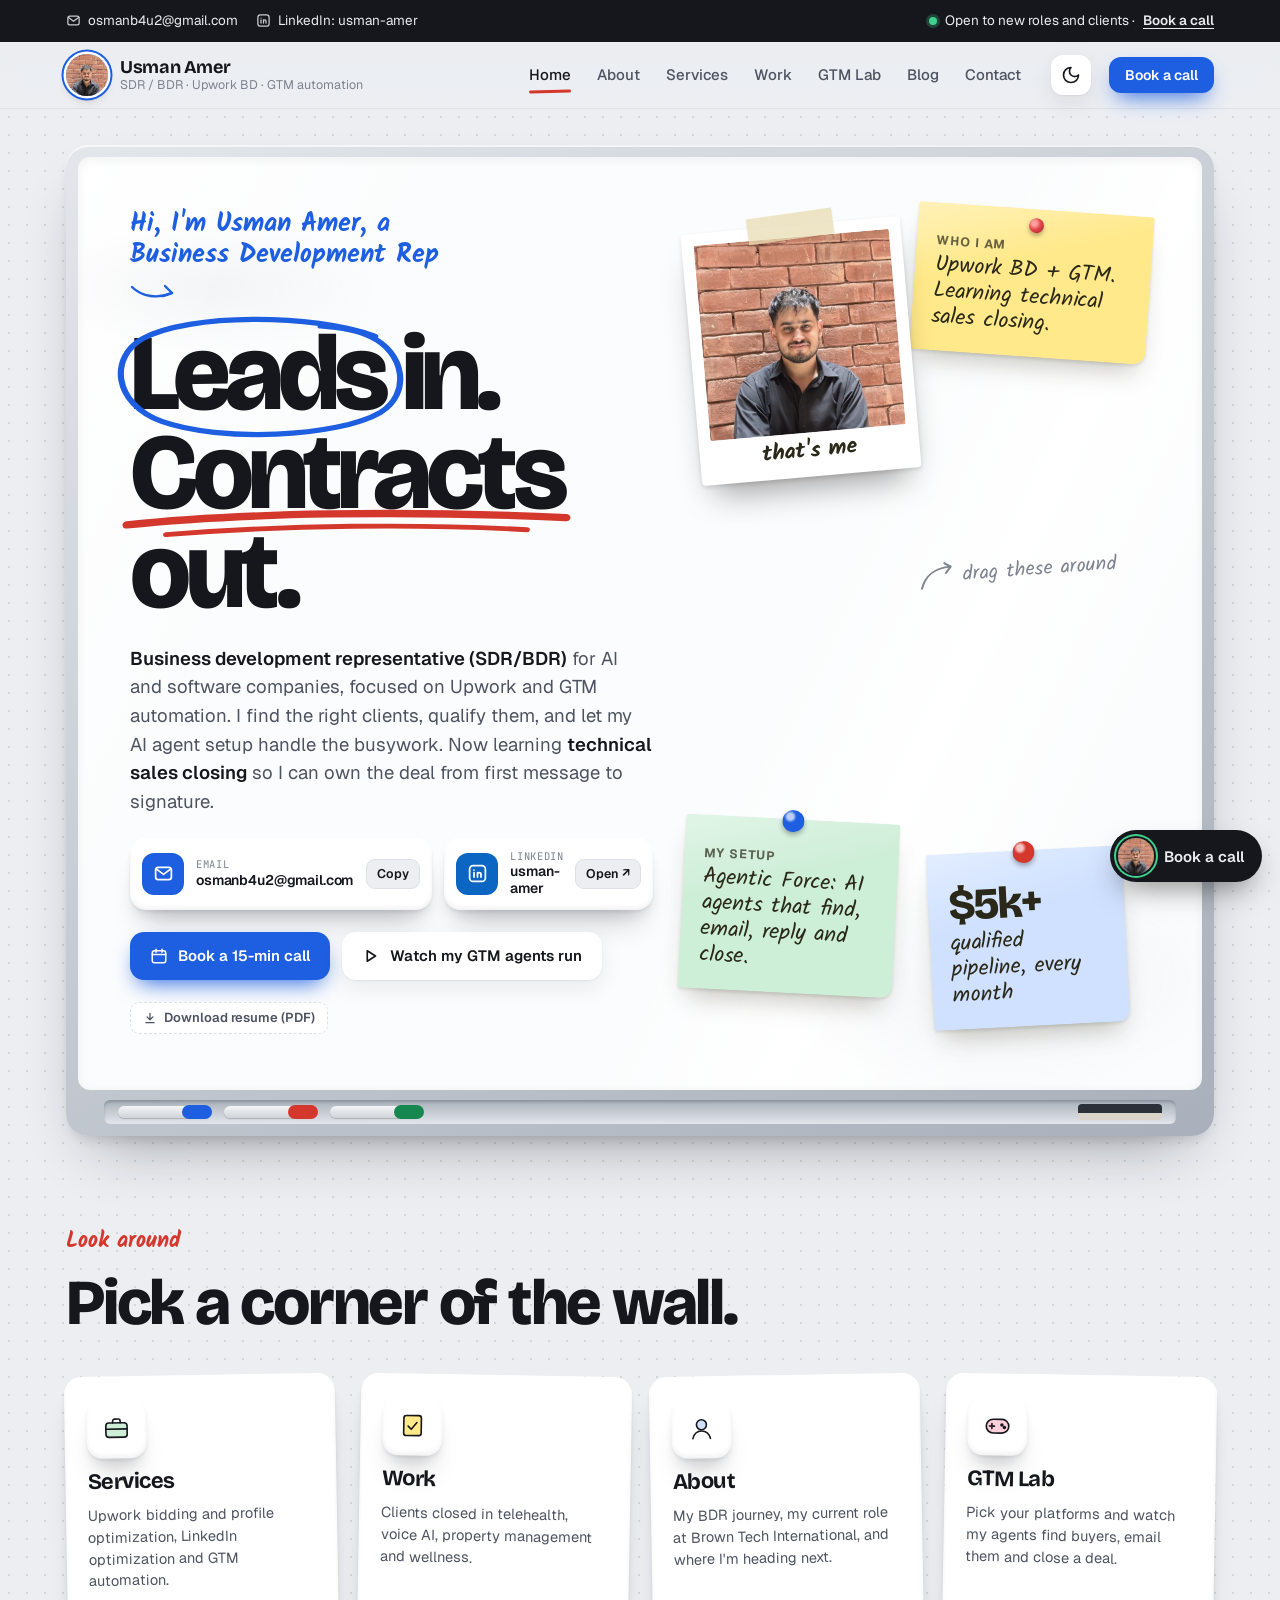
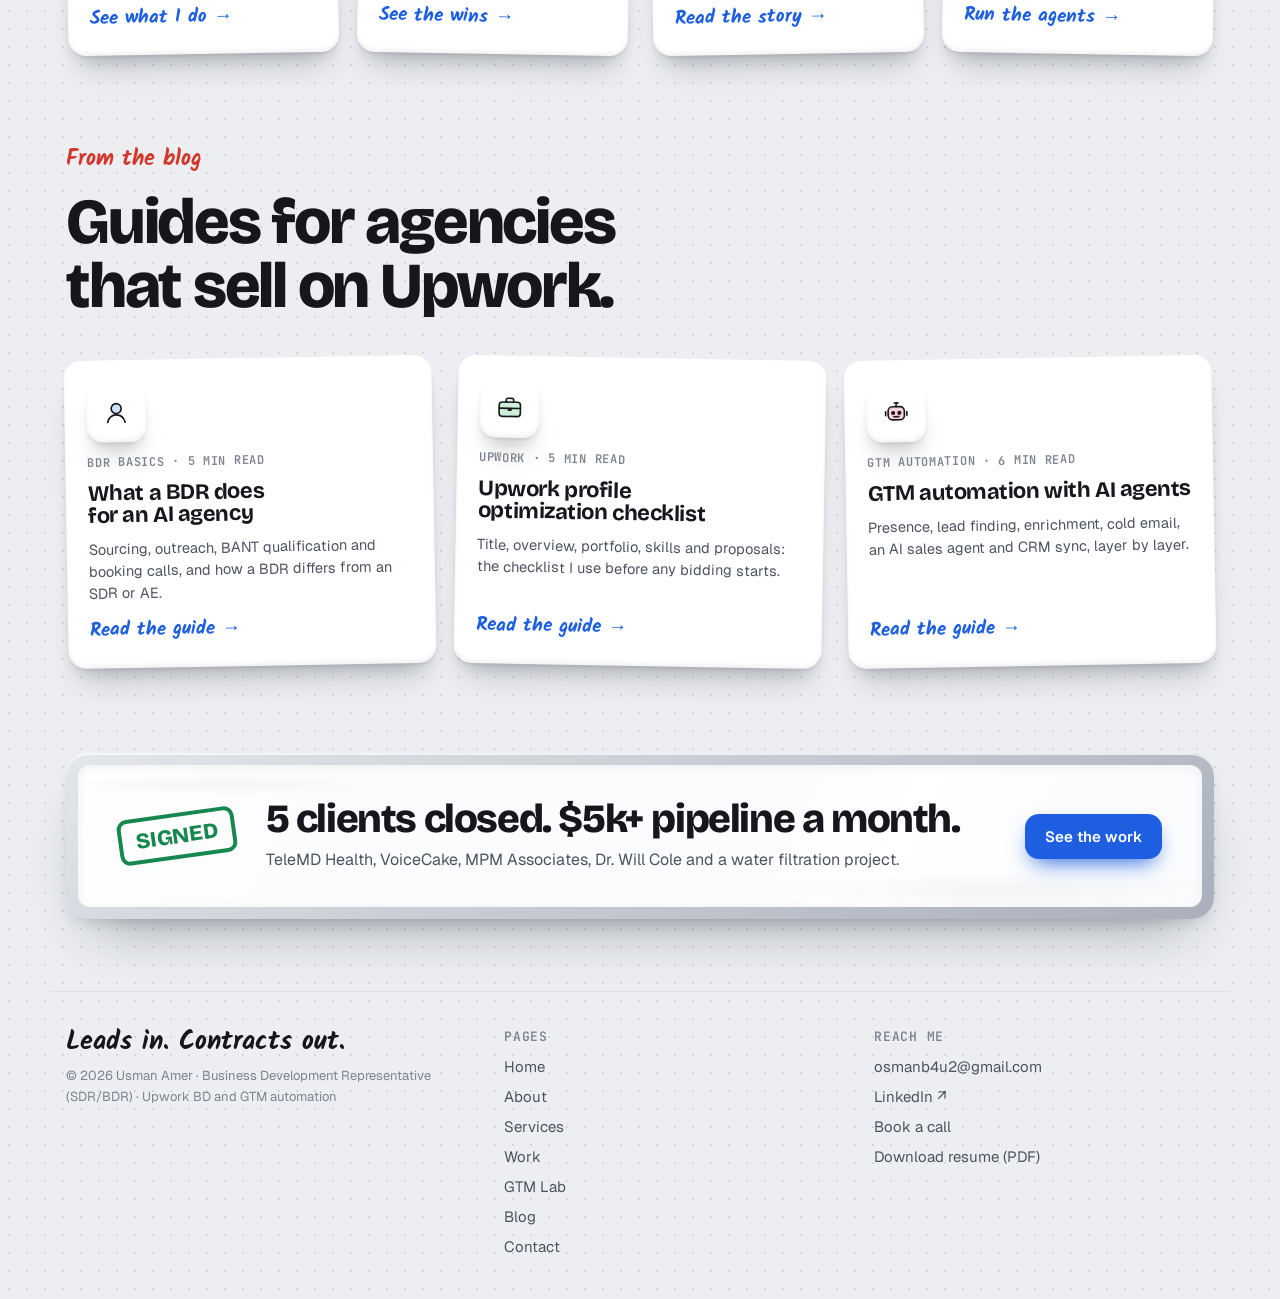
==== commit 61f719fe: "Add home resume button, mark Leaptly and Umeed as clients" ====
--- a/index.html
+++ b/index.html
@@ -191,6 +191,10 @@
               Watch my GTM agents run
             </a>
           </div>
+          <a class="resume-mini" href="/assets/Usman-Amer-Resume.pdf" download>
+            <svg viewBox="0 0 24 24" fill="none" stroke="currentColor" stroke-width="2.2" stroke-linecap="round" stroke-linejoin="round" aria-hidden="true"><path d="M12 4v11M7 10l5 5 5-5M5 20h14"/></svg>
+            Download resume (PDF)
+          </a>
         </div>
 
         <div class="pins" aria-label="Pinned notes you can drag around">
--- a/css/styles.css
+++ b/css/styles.css
@@ -796,3 +796,7 @@
 @media (max-width:860px){.doors.three{grid-template-columns:1fr}}
 @media (max-width:600px){.doors.two-up{grid-template-columns:1fr}}
 .reach-card .val{font-size:14px;letter-spacing:-.01em}
+
+.resume-mini{align-self:flex-start;display:inline-flex;align-items:center;gap:7px;font:600 13px/1 var(--f-body);color:var(--ink-2);text-decoration:none;padding:8px 12px;border-radius:9px;border:1.5px dashed var(--line);background:var(--tile);transition:color .15s ease,border-color .15s ease}
+.resume-mini:hover{color:var(--ink);border-color:var(--ink-3)}
+.resume-mini svg{width:14px;height:14px;flex:none}
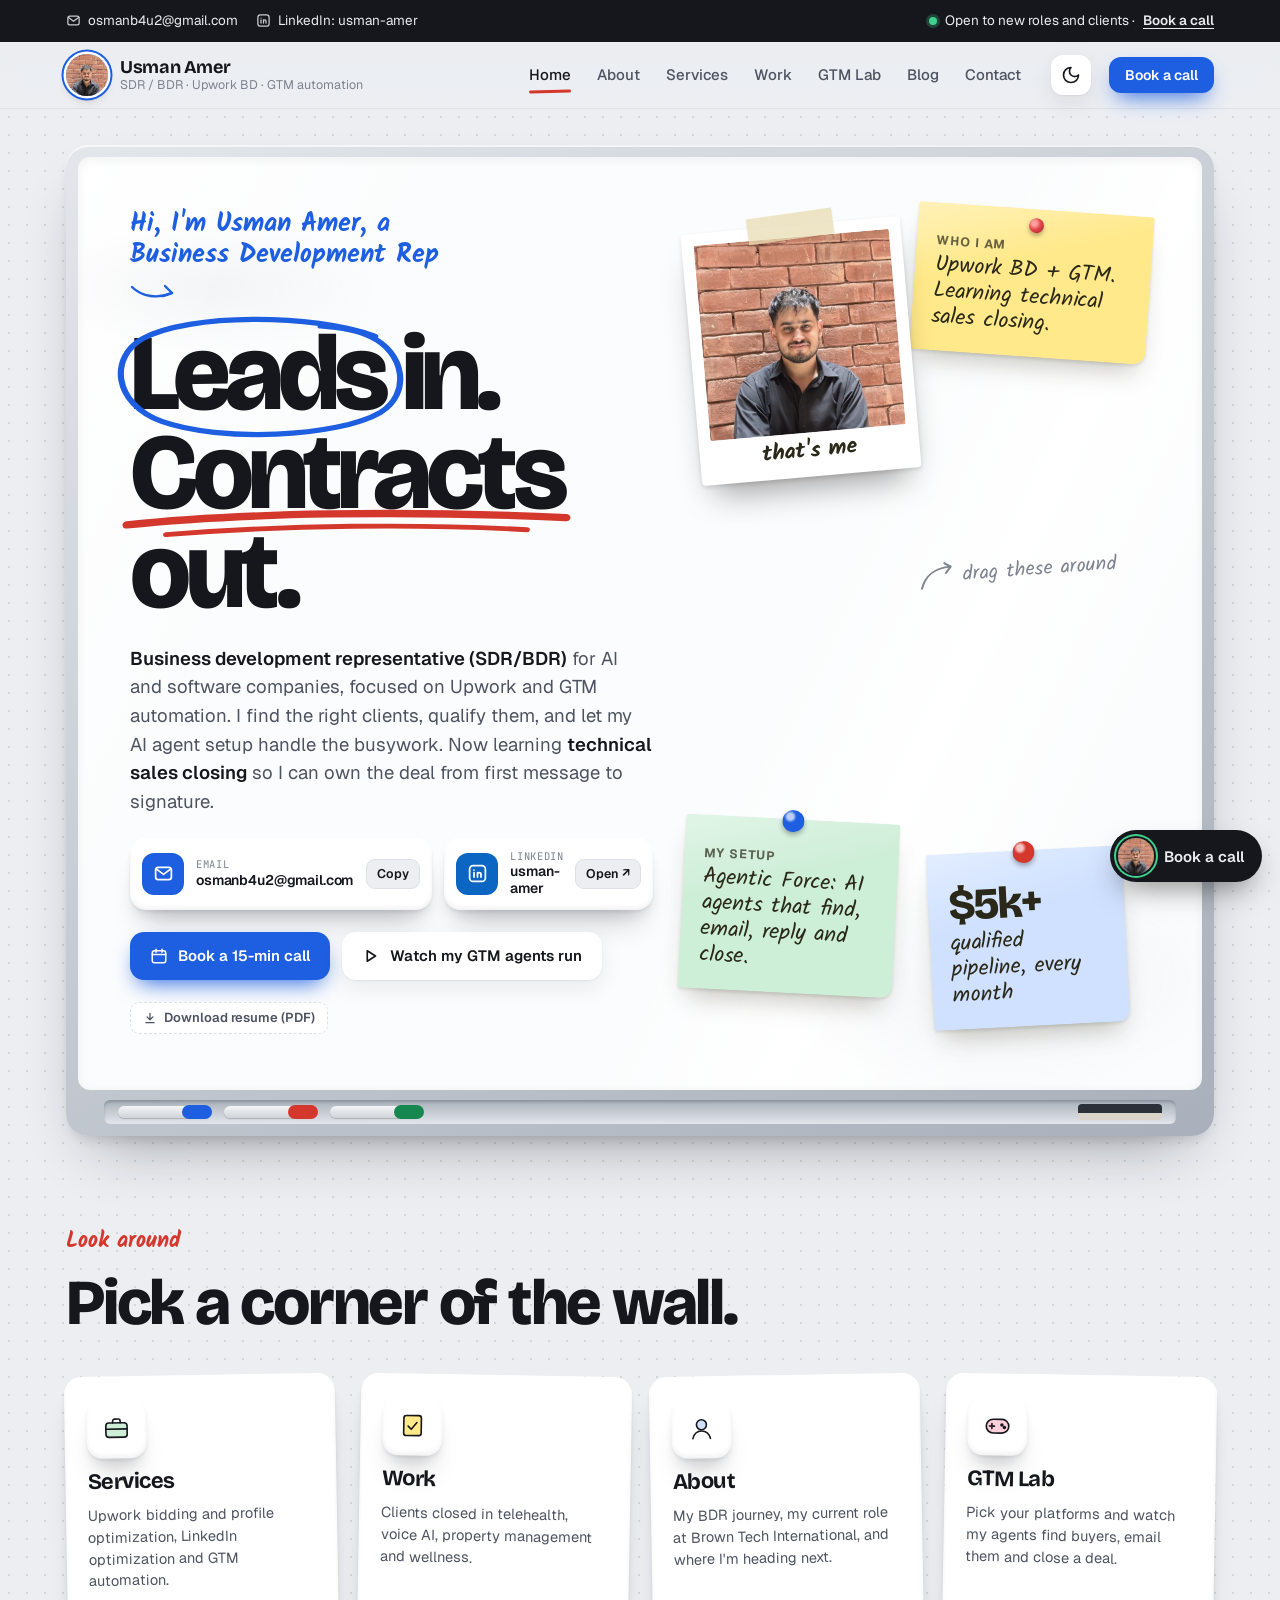
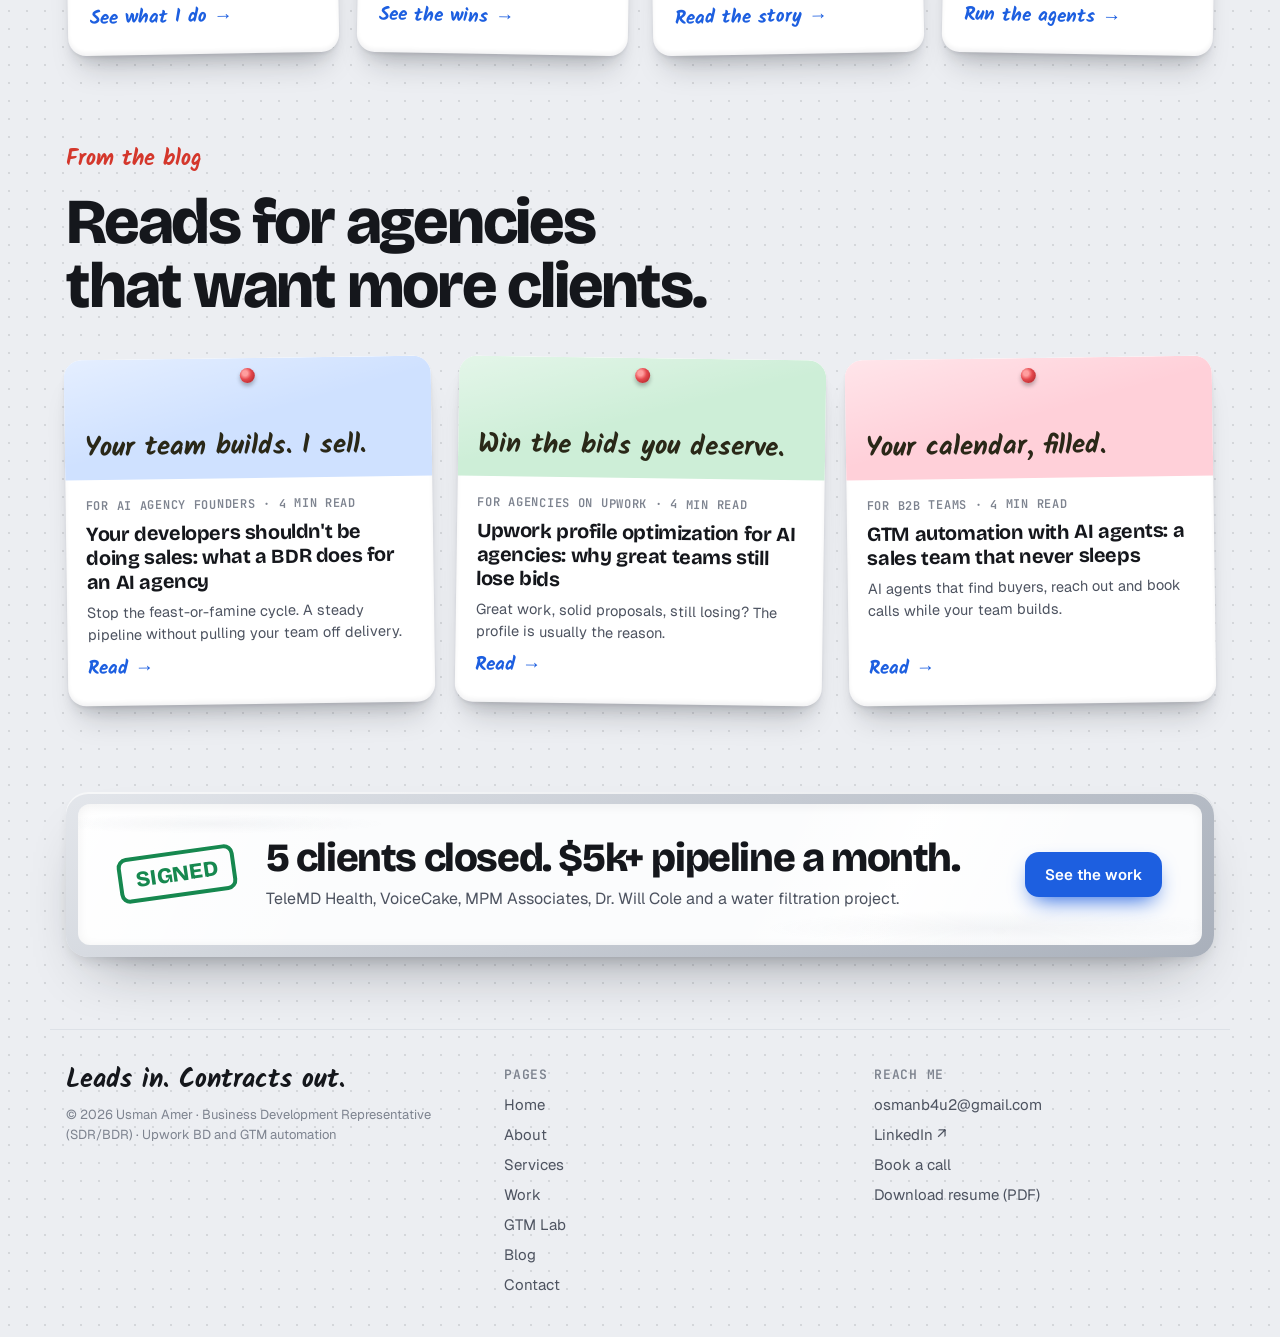
==== commit 56368ce1: "Sales-style blog redesign" ====
--- a/index.html
+++ b/index.html
@@ -254,11 +254,9 @@
 
   <section>
     <div class="wrap">
-      <div class="sec-title"><span class="kicker">From the blog</span><h2>Guides for agencies that sell on Upwork.</h2></div>
-      <div class="doors three">
-        <a class="door" href="/blog/what-a-bdr-does-for-ai-agencies"><span class="sq"><svg viewBox="0 0 48 48" fill="none" stroke="var(--ink)" stroke-width="2.6" stroke-linecap="round" stroke-linejoin="round" aria-hidden="true"><circle cx="24" cy="18" r="8" fill="var(--note-blue)"/><path d="M10 40c2-8 7-12 14-12s12 4 14 12"/></svg></span><span class="post-kicker">BDR basics · 5 min read</span><h3>What a BDR does for an AI agency</h3><p>Sourcing, outreach, BANT qualification and booking calls, and how a BDR differs from an SDR or AE.</p><span class="go">Read the guide →</span></a>
-        <a class="door" href="/blog/upwork-profile-optimization-checklist"><span class="sq"><svg viewBox="0 0 48 48" fill="none" stroke="var(--ink)" stroke-width="2.6" stroke-linecap="round" stroke-linejoin="round" aria-hidden="true"><rect x="7" y="15" width="34" height="23" rx="5" fill="var(--note-green)"/><path d="M18 15v-3a3 3 0 0 1 3-3h6a3 3 0 0 1 3 3v3M7 25h34M22 25v3h4v-3"/></svg></span><span class="post-kicker">Upwork · 5 min read</span><h3>Upwork profile optimization checklist</h3><p>Title, overview, portfolio, skills and proposals: the checklist I use before any bidding starts.</p><span class="go">Read the guide →</span></a>
-        <a class="door" href="/blog/gtm-automation-ai-agents"><span class="sq"><svg viewBox="0 0 48 48" fill="none" stroke="var(--ink)" stroke-width="2.6" stroke-linecap="round" stroke-linejoin="round" aria-hidden="true"><rect x="11" y="15" width="26" height="21" rx="7" fill="var(--note-pink)"/><circle cx="19" cy="25" r="2" fill="var(--ink)"/><circle cx="29" cy="25" r="2" fill="var(--ink)"/><path d="M24 15V9M21 9h6M7 23v6M41 23v6M20 31h8"/></svg></span><span class="post-kicker">GTM automation · 6 min read</span><h3>GTM automation with AI agents</h3><p>Presence, lead finding, enrichment, cold email, an AI sales agent and CRM sync, layer by layer.</p><span class="go">Read the guide →</span></a>
+      <div class="sec-title"><span class="kicker">From the blog</span><h2>Reads for agencies that want more clients.</h2></div>
+      <div class="post-cards three">
+        <a class="post-card" href="/blog/what-a-bdr-does-for-ai-agencies"><span class="pc-band" style="background-color:var(--note-blue)"><span class="pin" aria-hidden="true"></span><span class="pc-hand">Your team builds. I sell.</span></span><span class="pc-body"><span class="post-kicker">For AI agency founders · 4 min read</span><span class="pc-title">Your developers shouldn't be doing sales: what a BDR does for an AI agency</span><span class="pc-text">Stop the feast-or-famine cycle. A steady pipeline without pulling your team off delivery.</span><span class="go">Read →</span></span></a><a class="post-card" href="/blog/upwork-profile-optimization-checklist"><span class="pc-band" style="background-color:var(--note-green)"><span class="pin" aria-hidden="true"></span><span class="pc-hand">Win the bids you deserve.</span></span><span class="pc-body"><span class="post-kicker">For agencies on Upwork · 4 min read</span><span class="pc-title">Upwork profile optimization for AI agencies: why great teams still lose bids</span><span class="pc-text">Great work, solid proposals, still losing? The profile is usually the reason.</span><span class="go">Read →</span></span></a><a class="post-card" href="/blog/gtm-automation-ai-agents"><span class="pc-band" style="background-color:var(--note-pink)"><span class="pin" aria-hidden="true"></span><span class="pc-hand">Your calendar, filled.</span></span><span class="pc-body"><span class="post-kicker">For B2B teams · 4 min read</span><span class="pc-title">GTM automation with AI agents: a sales team that never sleeps</span><span class="pc-text">AI agents that find buyers, reach out and book calls while your team builds.</span><span class="go">Read →</span></span></a>
       </div>
     </div>
   </section>
--- a/css/styles.css
+++ b/css/styles.css
@@ -800,3 +800,102 @@
 .resume-mini{align-self:flex-start;display:inline-flex;align-items:center;gap:7px;font:600 13px/1 var(--f-body);color:var(--ink-2);text-decoration:none;padding:8px 12px;border-radius:9px;border:1.5px dashed var(--line);background:var(--tile);transition:color .15s ease,border-color .15s ease}
 .resume-mini:hover{color:var(--ink);border-color:var(--ink-3)}
 .resume-mini svg{width:14px;height:14px;flex:none}
+
+/* ---------- v8: sales-style blog ---------- */
+.read-progress{position:fixed;left:0;right:0;top:env(safe-area-inset-top,0px);height:4px;z-index:80;pointer-events:none}
+.read-progress span{display:block;height:100%;background:var(--m-red);transform-origin:0 50%;transform:scaleX(0)}
+.post-top{padding-top:8px}
+.post-top .crumbs{margin-bottom:16px}
+.post-hero .surface{display:grid;grid-template-columns:minmax(0,1.35fr) minmax(0,.65fr);gap:30px;padding:44px 48px 48px;align-items:center}
+.ph-copy{display:flex;flex-direction:column;gap:16px;min-width:0}
+.ph-copy h1{font-size:clamp(34px,4.6vw,58px);font-weight:800;letter-spacing:-.04em;line-height:1.02}
+.ph-hook{font-size:19px;line-height:1.55;color:var(--ink-2);max-width:56ch}
+.ph-notes{position:relative;min-height:300px;min-width:0}
+.ph-note{position:absolute;width:210px}
+.ph-note b{display:block;font:700 12px/1 var(--f-body);letter-spacing:.07em;text-transform:uppercase;opacity:.65;margin-bottom:6px}
+.ph-note p{font-size:23px;line-height:1.15}
+.ph-note.n1{right:6%;top:0;transform:rotate(4deg)}
+.ph-note.n2{left:0;bottom:0;transform:rotate(-4deg)}
+.post-body{padding-top:44px}
+.article-layout{display:grid;grid-template-columns:minmax(0,1fr) 290px;gap:40px;align-items:start}
+.article-layout .article{max-width:none;margin:0}
+.side-wrap{position:sticky;top:96px}
+.side-card{background:var(--tile);border-radius:18px;box-shadow:var(--shadow-tile);padding:24px;display:flex;flex-direction:column;align-items:flex-start;gap:8px;transform:rotate(1deg)}
+.side-card img{width:72px;height:72px;border-radius:50%;object-fit:cover;object-position:center 30%;box-shadow:0 0 0 3px var(--tile),0 0 0 5px var(--m-blue)}
+.side-card strong{font-family:var(--f-display);font-size:21px;letter-spacing:-.02em;margin-top:6px}
+.side-role{font-size:13.5px;color:var(--ink-3)}
+.side-card ul{list-style:none;margin:8px 0 10px;padding:0;display:grid;gap:7px;font-size:14.5px;color:var(--ink-2)}
+.side-card li{display:flex;gap:8px}
+.side-card li::before{content:"✓";color:var(--m-green);font-weight:700}
+.side-card .btn{width:100%}
+.side-note{font-size:12.5px;color:var(--ink-3);align-self:center}
+.prose .intro{font-size:21px;line-height:1.6}
+.prose .pain-grid{display:grid;grid-template-columns:repeat(3,minmax(0,1fr));gap:20px;margin:22px 0 34px}
+.prose .pain-grid .note{padding:30px 16px 16px}
+.prose .pain-grid .note:nth-child(1){transform:rotate(-2deg)}
+.prose .pain-grid .note:nth-child(2){transform:rotate(1.5deg);background-color:var(--note-pink)}
+.prose .pain-grid .note:nth-child(3){transform:rotate(-1deg);background-color:var(--note-blue)}
+.prose .pain-grid b{display:block;font:800 16px/1.2 var(--f-display);color:var(--note-ink);margin-bottom:6px;letter-spacing:-.01em}
+.prose .pain-grid p{font-size:18px;line-height:1.25;margin:0;color:var(--note-ink)}
+.prose .pull-note{position:relative;margin:34px auto;max-width:560px;background-color:var(--note-yellow);color:var(--note-ink);border-radius:3px 3px 14px 3px;box-shadow:var(--shadow-note);padding:38px 30px 28px;transform:rotate(-1.5deg);background-image:linear-gradient(165deg,rgba(255,255,255,.4),transparent 38%)}
+.prose .pull-note p{font-family:var(--f-hand);font-size:clamp(24px,3vw,31px);line-height:1.2;margin:0;color:var(--note-ink)}
+.prose .pull-note em{font-style:normal;background:linear-gradient(transparent 62%,rgba(212,55,44,.28) 62%)}
+.prose .compare{display:grid;grid-template-columns:1fr 1fr;gap:18px;margin:20px 0 34px}
+.prose .compare .col{border-radius:16px;padding:22px 22px 18px;min-width:0}
+.prose .compare .before{background:color-mix(in srgb,var(--m-red) 7%,var(--tile));border:1.5px solid color-mix(in srgb,var(--m-red) 25%,transparent)}
+.prose .compare .after{background:color-mix(in srgb,var(--m-green) 9%,var(--tile));border:1.5px solid color-mix(in srgb,var(--m-green) 35%,transparent)}
+.prose .compare h3{margin:0 0 12px;font-size:18px}
+.prose .compare ul{list-style:none;padding:0;margin:0;display:grid;gap:10px}
+.prose .compare li{display:grid;grid-template-columns:22px 1fr;gap:8px;font-size:16px;line-height:1.45}
+.prose .compare .before li::before{content:"✕";color:var(--m-red);font-weight:800}
+.prose .compare .after li::before{content:"✓";color:var(--m-green);font-weight:800}
+.prose .offer-grid{display:grid;grid-template-columns:repeat(3,minmax(0,1fr));gap:16px;margin:20px 0 30px}
+.prose .offer{background:var(--wall);border-radius:16px;padding:20px;border:1.5px solid var(--line);display:flex;flex-direction:column;gap:6px;min-width:0}
+.prose .offer .num{font:700 13px/1 var(--f-mono);color:var(--m-blue)}
+.prose .offer h3{margin:4px 0 0;font-size:18px}
+.prose .offer p{font-size:15px;line-height:1.5;margin:0}
+.prose .proof-strip{display:grid;grid-template-columns:repeat(3,minmax(0,1fr));gap:16px;margin:20px 0 34px}
+.prose .proof{background:var(--ink);color:var(--wall);border-radius:16px;padding:20px;display:flex;flex-direction:column;gap:6px;min-width:0}
+.prose .proof .big{font-family:var(--f-display);font-weight:800;font-size:36px;letter-spacing:-.04em;line-height:1}
+.prose .proof span:last-child{font-size:14px;line-height:1.45;opacity:.85}
+.prose .proof a{color:inherit;text-decoration:underline}
+.prose .cta-inline{margin-top:36px;border:2px dashed var(--ink-3);border-radius:18px;padding:26px;display:flex;justify-content:space-between;align-items:center;gap:20px;flex-wrap:wrap}
+.prose .cta-inline .hand{font-family:var(--f-hand);font-weight:700;font-size:30px;line-height:1.1;color:var(--ink);display:block}
+.prose .cta-inline p{margin:6px 0 0;font-size:16px;max-width:44ch}
+.post-cards{display:grid;gap:24px}
+.post-cards.three{grid-template-columns:repeat(3,minmax(0,1fr))}
+.post-cards.two{grid-template-columns:repeat(2,minmax(0,1fr))}
+.post-card{display:flex;flex-direction:column;background:var(--tile);border-radius:18px;box-shadow:var(--shadow-tile);overflow:hidden;text-decoration:none;transition:transform .2s ease;min-width:0}
+.post-card:nth-child(odd){transform:rotate(-.8deg)}
+.post-card:nth-child(even){transform:rotate(.8deg)}
+.post-card:hover{transform:rotate(0) translateY(-4px)}
+.pc-band{position:relative;display:flex;align-items:flex-end;min-height:120px;padding:30px 20px 16px;background-image:linear-gradient(165deg,rgba(255,255,255,.45),transparent 50%)}
+.pc-band .pin{position:absolute;top:10px;left:50%;width:15px;height:15px;margin-left:-7.5px;border-radius:50%;background:radial-gradient(circle at 35% 35%,#ff9e9e 0 18%,#e5484d 45%,#9f1b20 100%);box-shadow:0 3px 4px rgba(0,0,0,.28)}
+.pc-hand{font-family:var(--f-hand);font-weight:700;font-size:27px;line-height:1.1;color:var(--note-ink)}
+.pc-body{display:flex;flex-direction:column;gap:8px;padding:18px 20px 22px;flex:1}
+.pc-title{font-family:var(--f-display);font-weight:700;font-size:20px;line-height:1.2;letter-spacing:-.02em;color:var(--ink)}
+.pc-text{font-size:14.5px;line-height:1.5;color:var(--ink-2);flex:1}
+.post-card .go{font-family:var(--f-hand);font-weight:700;font-size:19px;color:var(--m-blue)}
+.blog-hero{margin-bottom:44px}
+.blog-hero .surface{display:flex;justify-content:space-between;align-items:center;gap:24px;flex-wrap:wrap;padding:44px 48px}
+.blog-hero h1{font-size:clamp(40px,6vw,74px);font-weight:800;letter-spacing:-.05em;line-height:.95;margin:8px 0 12px}
+.blog-hero p{color:var(--ink-2);font-size:18px;max-width:54ch}
+@media (max-width:1060px){
+  .article-layout{grid-template-columns:1fr}
+  .side-wrap{position:static;max-width:420px}
+  .post-cards.three{grid-template-columns:1fr 1fr}
+  .post-cards.three .post-card:last-child{grid-column:1/-1}
+}
+@media (max-width:860px){
+  .post-hero .surface{grid-template-columns:1fr;padding:30px 22px 26px}
+  .ph-notes{min-height:220px;max-width:420px}
+  .ph-note{width:180px}
+  .ph-note p{font-size:20px}
+  .prose .pain-grid,.prose .offer-grid,.prose .proof-strip{grid-template-columns:1fr}
+  .prose .compare{grid-template-columns:1fr}
+  .blog-hero .surface{padding:30px 22px}
+}
+@media (max-width:600px){
+  .post-cards.three,.post-cards.two{grid-template-columns:1fr}
+  .post-cards.three .post-card:last-child{grid-column:auto}
+}
